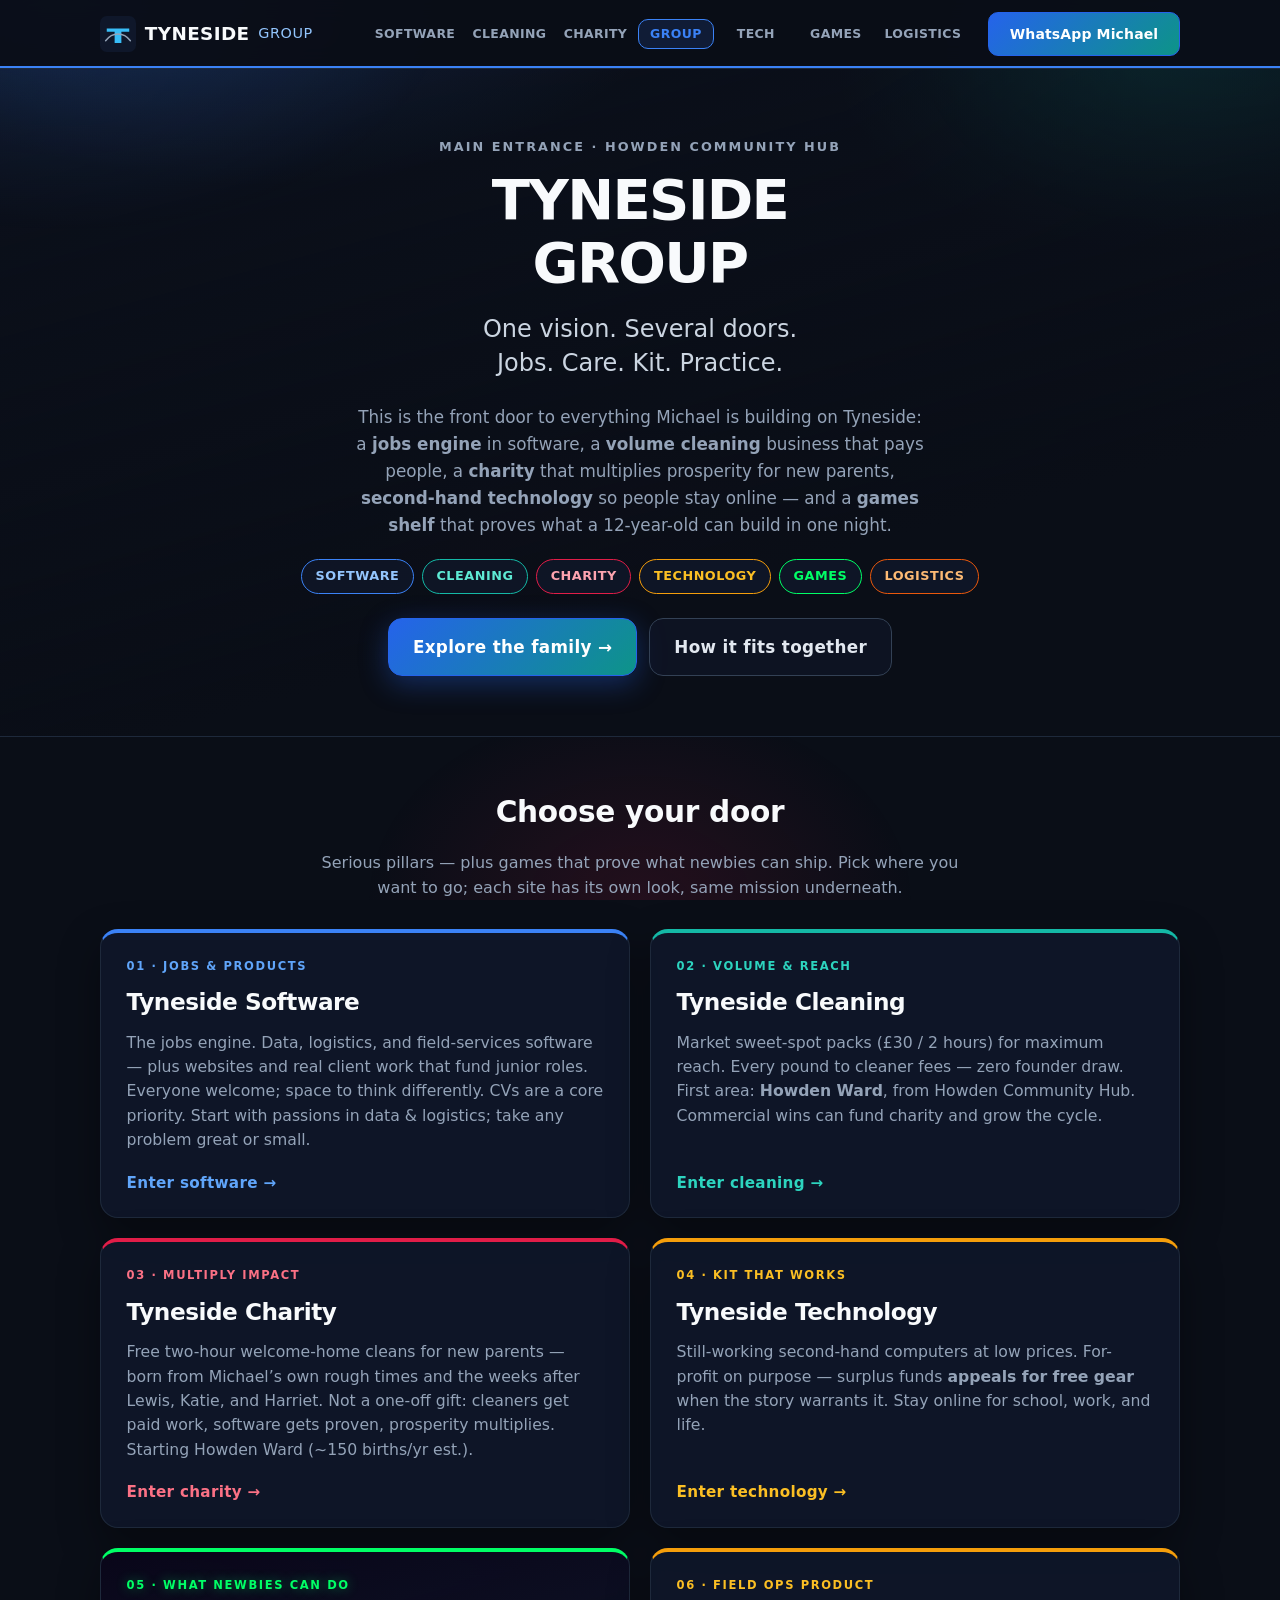
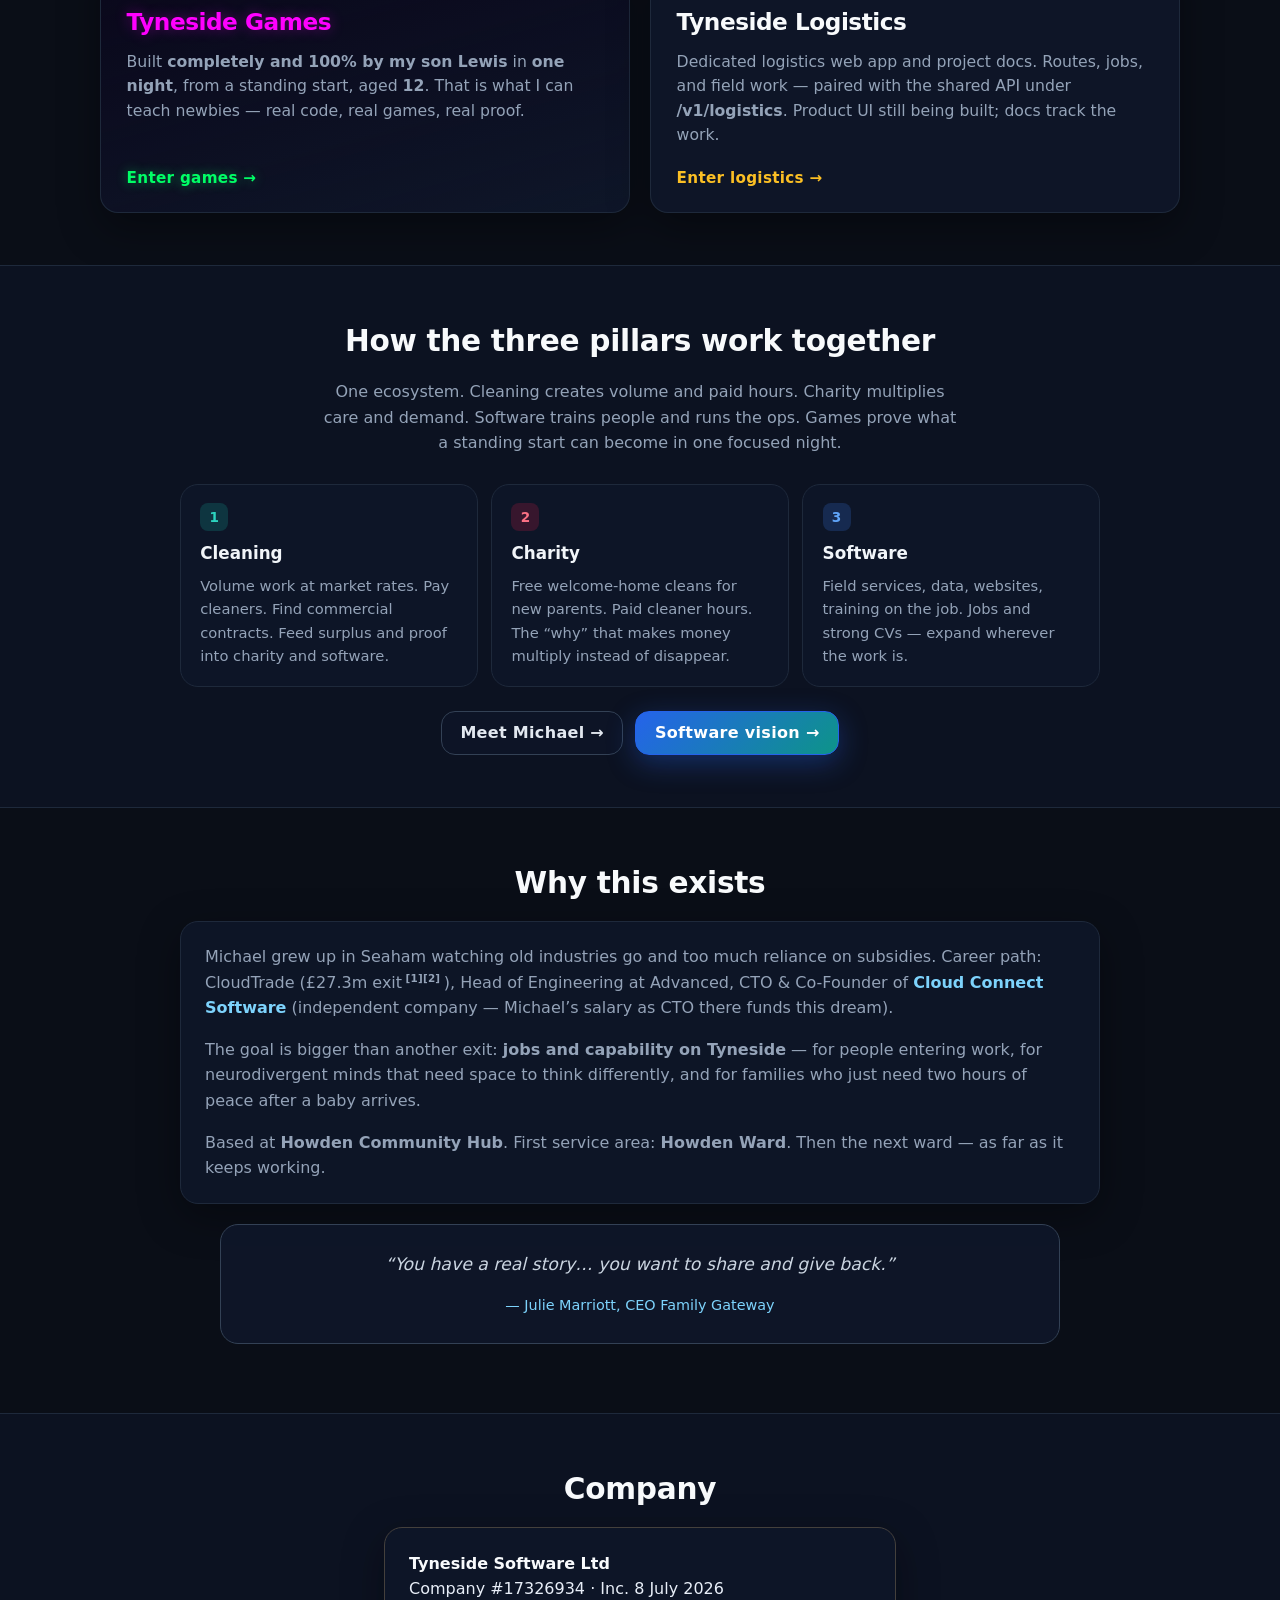
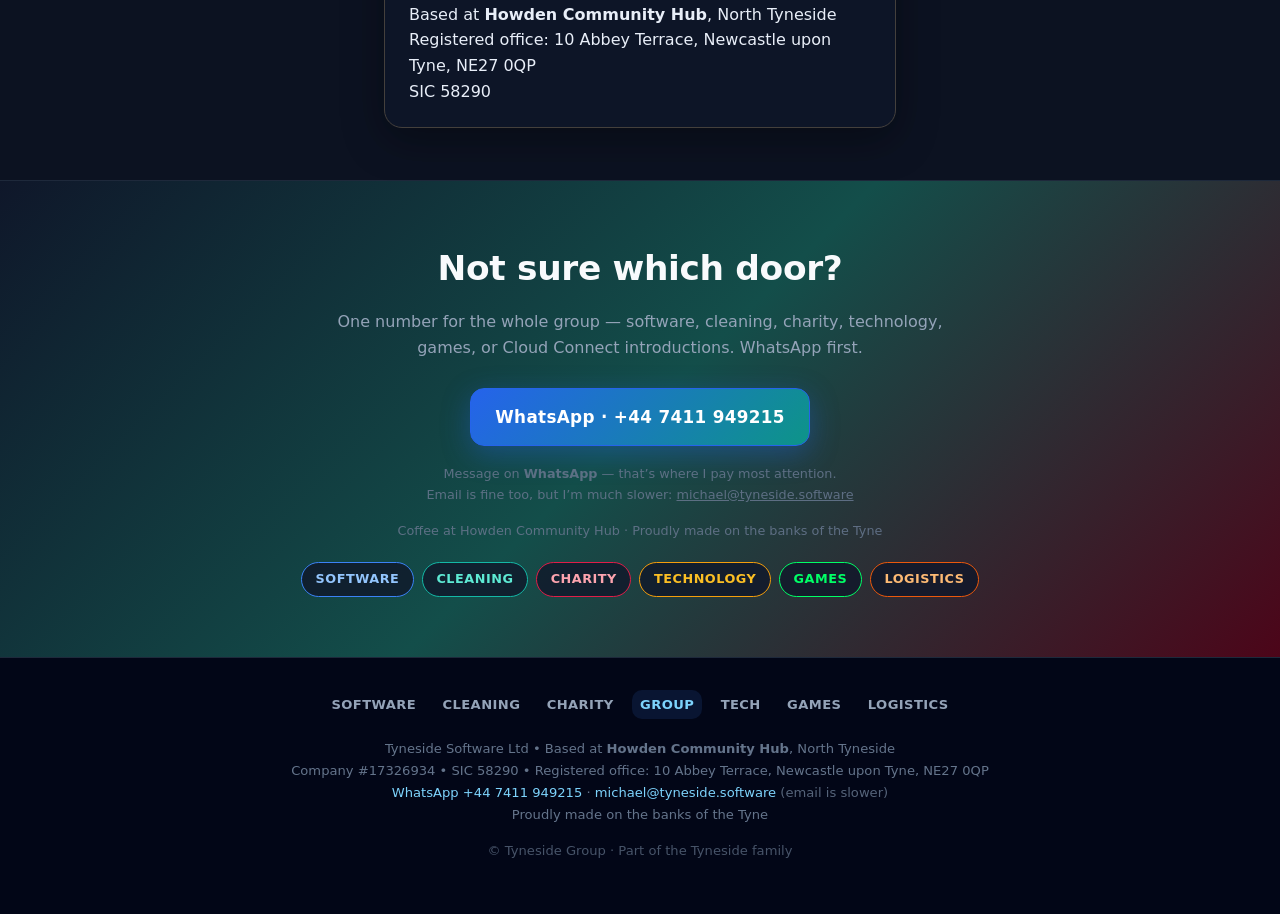
==== index.html @ a5a428cf "Deploy from site-generator (5991172)" ====
<!DOCTYPE html>
<html lang="en">
<head>
  <meta charset="UTF-8">
  <meta name="viewport" content="width=device-width, initial-scale=1.0">
  <title>Tyneside Group · Software, Cleaning, Charity &amp; Games</title>
  <meta name="description" content="Main entrance to the Tyneside family: jobs engine software, volume cleaning, welcome-home charity, and games for coding practice — Howden Community Hub.">
  <link rel="canonical" href="https://tyneside.group/">
  <link rel="icon" href="logo.svg" type="image/svg+xml">
  <link rel="stylesheet" href="layout.css?v=20260810docs">
  <link rel="stylesheet" href="themes.css?v=20260810docs">
</head>
<body class="site theme-group">

<nav class="site-nav" aria-label="Primary">
  <div class="inner">
    <a href="index.html" class="brand-link">
      <img src="logo.svg" width="38" height="38" alt="Tyneside Group">
      <span class="brand-word">TYNESIDE</span>
      <span class="brand-sub">GROUP</span>
    </a>
    <div class="nav-links">
        <a href="https://tyneside.software/"
           class=""
>SOFTWARE</a>
        <a href="https://tyneside.cleaning/"
           class=""
>CLEANING</a>
        <a href="https://tyneside.charity/"
           class=""
>CHARITY</a>
        <a href="https://tyneside.group/"
           class="is-current"
aria-current="page">GROUP</a>
        <a href="https://tyneside.technology/"
           class=""
>TECH</a>
        <a href="https://tyneside.games/"
           class=""
>GAMES</a>
        <a href="https://logistics.tyneside.software/"
           class=""
>LOGISTICS</a>
    </div>
    <div class="nav-cta">
        <a class="btn btn-fill" href="https://wa.me/447411949215" rel="noopener" target="_blank">WhatsApp Michael</a>
    </div>
  </div>
</nav>
  <header class="hero">
    <div class="wrap">
      <p class="hero-kicker">Main entrance · Howden Community Hub</p>
      <h1>TYNESIDE<br>GROUP</h1>
      <p class="hero-tag">
        One vision. Several doors.<br>
        Jobs. Care. Kit. Practice.
      </p>
      <p class="hero-lead">
        This is the front door to everything Michael is building on Tyneside:
        a <strong>jobs engine</strong> in software, a <strong>volume cleaning</strong> business that pays people,
        a <strong>charity</strong> that multiplies prosperity for new parents,
        <strong>second-hand technology</strong> so people stay online —
        and a <strong>games shelf</strong> that proves what a 12-year-old can build in one night.
      </p>
      <div class="portal-strip" aria-label="Jump to a brand">
        <a class="portal-pill pill-software" href="https://tyneside.software/">Software</a>
        <a class="portal-pill pill-cleaning" href="https://tyneside.cleaning/">Cleaning</a>
        <a class="portal-pill pill-charity" href="https://tyneside.charity/">Charity</a>
        <a class="portal-pill pill-technology" href="https://tyneside.technology/">Technology</a>
        <a class="portal-pill pill-games" href="https://tyneside.games/">Games</a>
        <a class="portal-pill pill-logistics" href="https://logistics.tyneside.software/">Logistics</a>
      </div>
      <div class="hero-actions" style="margin-top:1.5rem">
        <a class="btn btn-fill btn-lg" href="#doors">Explore the family →</a>
        <a class="btn btn-secondary btn-lg" href="#loop">How it fits together</a>
      </div>
    </div>
  </header>

  <section class="section" id="doors">
    <div class="wrap-wide">
      <h2>Choose your door</h2>
      <p class="lede">
        Serious pillars — plus games that prove what newbies can ship.
        Pick where you want to go; each site has its own look, same mission underneath.
      </p>

      <div class="portal-grid">
        <a class="portal-card portal-software" href="https://tyneside.software/">
          <div class="portal-card-main">
            <p class="portal-kicker">01 · Jobs &amp; products</p>
            <h3>Tyneside Software</h3>
            <p>
              The jobs engine. Data, logistics, and field-services software —
              plus websites and real client work that fund junior roles.
              Everyone welcome; space to think differently. CVs are a core priority.
              Start with passions in data &amp; logistics; take any problem great or small.
            </p>
          </div>
          <span class="portal-go">Enter software →</span>
        </a>

        <a class="portal-card portal-cleaning" href="https://tyneside.cleaning/">
          <div class="portal-card-main">
            <p class="portal-kicker">02 · Volume &amp; reach</p>
            <h3>Tyneside Cleaning</h3>
            <p>
              Market sweet-spot packs (£30 / 2 hours) for maximum reach.
              Every pound to cleaner fees — zero founder draw.
              First area: <strong>Howden Ward</strong>, from Howden Community Hub.
              Commercial wins can fund charity and grow the cycle.
            </p>
          </div>
          <span class="portal-go">Enter cleaning →</span>
        </a>

        <a class="portal-card portal-charity" href="https://tyneside.charity/">
          <div class="portal-card-main">
            <p class="portal-kicker">03 · Multiply impact</p>
            <h3>Tyneside Charity</h3>
            <p>
              Free two-hour welcome-home cleans for new parents —
              born from Michael’s own rough times and the weeks after
              Lewis, Katie, and Harriet.
              Not a one-off gift: cleaners get paid work, software gets proven,
              prosperity multiplies. Starting Howden Ward (~150 births/yr est.).
            </p>
          </div>
          <span class="portal-go">Enter charity →</span>
        </a>

        <a class="portal-card portal-technology" href="https://tyneside.technology/">
          <div class="portal-card-main">
            <p class="portal-kicker">04 · Kit that works</p>
            <h3>Tyneside Technology</h3>
            <p>
              Still-working second-hand computers at low prices.
              For-profit on purpose — surplus funds
              <strong>appeals for free gear</strong> when the story warrants it.
              Stay online for school, work, and life.
            </p>
          </div>
          <span class="portal-go">Enter technology →</span>
        </a>

        <a class="portal-card portal-games" href="https://tyneside.games/">
          <div class="portal-card-main">
            <p class="portal-kicker">05 · What newbies can do</p>
            <h3>Tyneside Games</h3>
            <p>
              Built <strong>completely and 100% by my son Lewis</strong>
              in <strong>one night</strong>, from a standing start, aged <strong>12</strong>.
              That is what I can teach newbies — real code, real games, real proof.
            </p>
          </div>
          <span class="portal-go">Enter games →</span>
        </a>

        <a class="portal-card portal-logistics" href="https://logistics.tyneside.software/">
          <div class="portal-card-main">
            <p class="portal-kicker">06 · Field ops product</p>
            <h3>Tyneside Logistics</h3>
            <p>
              Dedicated logistics web app and project docs.
              Routes, jobs, and field work — paired with the shared API under
              <strong>/v1/logistics</strong>. Product UI still being built; docs track the work.
            </p>
          </div>
          <span class="portal-go">Enter logistics →</span>
        </a>
      </div>
    </div>
  </section>

  <section class="section section-alt" id="loop">
    <div class="wrap">
      <h2>How the three pillars work together</h2>
      <p class="lede">
        One ecosystem. Cleaning creates volume and paid hours.
        Charity multiplies care and demand. Software trains people and runs the ops.
        Games prove what a standing start can become in one focused night.
      </p>
      <div class="loop-row">
        <div class="loop-step ls-clean">
          <span class="n">1</span>
          <h3>Cleaning</h3>
          <p>
            Volume work at market rates. Pay cleaners. Find commercial contracts.
            Feed surplus and proof into charity and software.
          </p>
        </div>
        <div class="loop-step ls-charity">
          <span class="n">2</span>
          <h3>Charity</h3>
          <p>
            Free welcome-home cleans for new parents. Paid cleaner hours.
            The “why” that makes money multiply instead of disappear.
          </p>
        </div>
        <div class="loop-step ls-soft">
          <span class="n">3</span>
          <h3>Software</h3>
          <p>
            Field services, data, websites, training on the job.
            Jobs and strong CVs — expand wherever the work is.
          </p>
        </div>
      </div>
      <div class="btn-row" style="margin-top:1.5rem">
        <a class="btn btn-secondary" href="https://tyneside.software/about.html">Meet Michael →</a>
        <a class="btn btn-fill" href="https://tyneside.software/#vision-jobs">Software vision →</a>
      </div>
    </div>
  </section>

  <section class="section" id="why">
    <div class="wrap">
      <h2>Why this exists</h2>
      <div class="panel">
        <p style="margin-bottom:1rem">
          Michael grew up in Seaham watching old industries go and too much reliance on subsidies.
          Career path: CloudTrade (£27.3m exit<sup class="cite-refs" style="font-size:0.65em;font-weight:500;letter-spacing:0.02em;line-height:0;vertical-align:super;white-space:nowrap">
  <a href="https://www.oneadvanced.com/siteassets/resources/aston-midco-fy22-financial-statements.pdf"
     rel="noopener" target="_blank"
     style="color:var(--muted);text-decoration:none"
     title="[1] Aston Midco FY22 financial statements (OneAdvanced PDF)">[1]</a><a
     href="https://grokipedia.com/page/CloudTrade_Technologies"
     rel="noopener" target="_blank"
     style="color:var(--muted);text-decoration:none"
     title="[2] Grokipedia: CloudTrade Technologies (cites Aston Midco accounts)">[2]</a>
</sup>), Head of Engineering at Advanced,
          CTO &amp; Co-Founder of <a href="https://www.cloudconnectsoftware.com/" rel="noopener" target="_blank">Cloud Connect Software</a>
          (independent company — Michael’s salary as CTO there funds this dream).
        </p>
        <p style="margin-bottom:1rem">
          The goal is bigger than another exit: <strong>jobs and capability on Tyneside</strong> —
          for people entering work, for neurodivergent minds that need space to think differently,
          and for families who just need two hours of peace after a baby arrives.
        </p>
        <p style="margin:0">
          Based at <strong>Howden Community Hub</strong>. First service area:
          <strong>Howden Ward</strong>. Then the next ward — as far as it keeps working.
        </p>
      </div>
      <blockquote class="quote" style="margin-top:1.25rem">
        “You have a real story… you want to share and give back.”
        <footer>— Julie Marriott, CEO Family Gateway</footer>
      </blockquote>
    </div>
  </section>

  <section class="section section-alt" id="company">
    <div class="wrap center">
      <h2>Company</h2>
      <div class="panel panel-c" style="display:inline-block;text-align:left;max-width:32rem">
        <p style="margin:0;color:var(--text)">
          <strong style="color:var(--heading)">Tyneside Software Ltd</strong><br>
          Company #17326934 · Inc. 8 July 2026<br>
          Based at <strong>Howden Community Hub</strong>, North Tyneside<br>
          Registered office: 10 Abbey Terrace, Newcastle upon Tyne, NE27 0QP<br>
          SIC 58290
        </p>
      </div>
    </div>
  </section>

  <section class="section-cta" id="contact">
    <div class="wrap">
      <h2>Not sure which door?</h2>
      <p class="lede">
        One number for the whole group — software, cleaning, charity, technology, games, or Cloud Connect introductions.
        WhatsApp first.
      </p>
<a class="btn btn-fill btn-lg" href="https://wa.me/447411949215" rel="noopener" target="_blank">
  WhatsApp · +44 7411 949215
</a>
<p class="hero-meta" style="margin-top:1.15rem">
  Message on <strong>WhatsApp</strong> — that’s where I pay most attention.<br>
  Email is fine too, but I’m much slower:
  <a href="mailto:michael@tyneside.software">michael@tyneside.software</a>
</p>      <p class="hero-meta" style="margin-top:1rem">
        Coffee at Howden Community Hub · Proudly made on the banks of the Tyne
      </p>
      <div class="portal-strip" style="margin-top:1.25rem">
        <a class="portal-pill pill-software" href="https://tyneside.software/">Software</a>
        <a class="portal-pill pill-cleaning" href="https://tyneside.cleaning/">Cleaning</a>
        <a class="portal-pill pill-charity" href="https://tyneside.charity/">Charity</a>
        <a class="portal-pill pill-technology" href="https://tyneside.technology/">Technology</a>
        <a class="portal-pill pill-games" href="https://tyneside.games/">Games</a>
        <a class="portal-pill pill-logistics" href="https://logistics.tyneside.software/">Logistics</a>
      </div>
    </div>
  </section>

<footer class="site-footer">
  <div class="footer-brands">
      <a href="https://tyneside.software/" class="">SOFTWARE</a>
      <a href="https://tyneside.cleaning/" class="">CLEANING</a>
      <a href="https://tyneside.charity/" class="">CHARITY</a>
      <a href="https://tyneside.group/" class="is-current">GROUP</a>
      <a href="https://tyneside.technology/" class="">TECH</a>
      <a href="https://tyneside.games/" class="">GAMES</a>
      <a href="https://logistics.tyneside.software/" class="">LOGISTICS</a>
  </div>
  <p class="legal">
    Tyneside Software Ltd • Based at <strong>Howden Community Hub</strong>, North Tyneside<br>
    Company #17326934 • SIC 58290 • Registered office: 10 Abbey Terrace, Newcastle upon Tyne, NE27 0QP<br>
    <a href="https://wa.me/447411949215" rel="noopener" target="_blank">WhatsApp +44 7411 949215</a>
    · <a href="mailto:michael@tyneside.software">michael@tyneside.software</a>
    <span style="opacity:0.85">(email is slower)</span><br>
    Proudly made on the banks of the Tyne
  </p>
  <p class="legal" style="margin-top:0.75rem;opacity:0.7">
    &copy; Tyneside Group
 · Part of the Tyneside family  </p>
</footer>
</body>
</html>
---- layout.css ----
/* Shared structure — skin comes from theme-*.css variables */

*,
*::before,
*::after {
  box-sizing: border-box;
}

html {
  scroll-behavior: smooth;
}

body.site {
  margin: 0;
  min-height: 100vh;
  font-family: var(--font);
  background: var(--bg);
  color: var(--text);
  line-height: 1.6;
  position: relative;
}

body.site::before {
  content: "";
  pointer-events: none;
  position: fixed;
  inset: 0;
  z-index: 0;
  background: var(--bg-fx, none);
  opacity: var(--bg-fx-opacity, 1);
}

body.site > * {
  position: relative;
  z-index: 1;
}

a {
  color: var(--link);
  text-decoration: none;
}

a:hover {
  color: var(--link-hover);
  text-decoration: underline;
}

.wrap {
  width: min(920px, calc(100% - 2rem));
  margin-inline: auto;
}

.wrap-wide {
  width: min(1080px, calc(100% - 2rem));
  margin-inline: auto;
}

/* —— NAV: rigid 3-column grid (same on every brand, including GROUP) —— */
.site-nav {
  --nav-brand-w: 15.5rem;
  --nav-cta-w: 12rem;
  position: sticky;
  top: 0;
  z-index: 50;
  background: var(--nav-bg);
  border-bottom: 1px solid var(--border);
  backdrop-filter: var(--nav-blur, none);
  box-shadow: inset 0 -2px 0 var(--accent);
}

.site-nav .inner {
  width: min(1080px, calc(100% - 2rem));
  margin: 0 auto;
  display: grid;
  grid-template-columns: var(--nav-brand-w) minmax(0, 1fr) var(--nav-cta-w);
  align-items: center;
  column-gap: 0.75rem;
  min-height: 4.25rem;
  height: 4.25rem;
  padding: 0;
  box-sizing: border-box;
}

.brand-link {
  grid-column: 1;
  display: flex;
  align-items: center;
  gap: 0.55rem;
  width: 100%;
  min-width: 0;
  max-width: var(--nav-brand-w);
  overflow: hidden;
  color: inherit;
  text-decoration: none;
}

.brand-link:hover {
  color: inherit;
  text-decoration: none;
}

.brand-link img {
  height: 2.25rem;
  width: 2.25rem;
  flex-shrink: 0;
  filter: var(--logo-filter, none);
  object-fit: contain;
}

.brand-word {
  font-family: "Segoe UI", system-ui, sans-serif;
  font-weight: 700;
  font-size: 1.15rem;
  letter-spacing: 0.02em;
  color: var(--brand);
  white-space: nowrap;
  flex-shrink: 0;
}

.brand-sub {
  font-family: "Segoe UI", system-ui, sans-serif;
  font-size: 0.9rem;
  font-weight: 500;
  letter-spacing: 0.04em;
  color: var(--brand-muted);
  white-space: nowrap;
  /* Fixed slot so GROUP and SOFTWARE occupy the same width */
  display: inline-block;
  width: 6.5rem;
  flex-shrink: 0;
  overflow: hidden;
  text-overflow: clip;
}

@media (max-width: 640px) {
  .brand-sub {
    display: none;
  }
}

.nav-links {
  grid-column: 2;
  display: none;
  justify-content: center;
  align-items: center;
  flex-wrap: nowrap;
  gap: 0.25rem;
  min-width: 0;
  overflow: hidden;
  font-family: "Segoe UI", system-ui, sans-serif;
  font-size: 0.78rem;
  font-weight: 600;
  letter-spacing: 0.03em;
}

.nav-links a {
  color: var(--muted);
  text-decoration: none;
  padding: 0.28rem 0.4rem;
  border-radius: 8px;
  border: 1px solid transparent;
  white-space: nowrap;
  box-sizing: border-box;
  /* Equal-ish chips so current highlight doesn't reflow the row */
  min-width: 4.75rem;
  text-align: center;
}

.nav-links a:hover {
  color: var(--accent);
  text-decoration: none;
  background: var(--accent-soft);
}

.nav-links a.is-current {
  color: var(--accent);
  border-color: var(--accent);
  background: var(--accent-soft);
}

.nav-cta {
  grid-column: 3;
  width: 100%;
  height: 2.75rem;
  justify-self: stretch;
  align-self: center;
}

.nav-cta .btn,
.nav-cta .btn-fill {
  display: flex !important;
  align-items: center;
  justify-content: center;
  width: 100% !important;
  height: 2.75rem !important;
  min-height: 2.75rem !important;
  max-height: 2.75rem !important;
  box-sizing: border-box !important;
  margin: 0 !important;
  font-family: "Segoe UI", system-ui, sans-serif !important;
  font-size: 0.875rem !important;
  font-weight: 600 !important;
  letter-spacing: 0.01em !important;
  text-transform: none !important;
  border-width: 1px !important;
  border-style: solid !important;
  border-radius: 10px !important;
  padding: 0 0.5rem !important;
  white-space: nowrap !important;
  line-height: 1.2 !important;
  box-shadow: none !important;
  transform: none !important;
}

.nav-cta .btn:hover,
.nav-cta .btn-fill:hover {
  transform: none !important;
}

@media (min-width: 960px) {
  .nav-links {
    display: flex;
  }
}

@media (max-width: 959px) {
  .site-nav .inner {
    grid-template-columns: minmax(0, 1fr) var(--nav-cta-w);
  }

  .brand-link {
    grid-column: 1;
    max-width: none;
  }

  .nav-links {
    display: none;
  }

  .nav-cta {
    grid-column: 2;
  }
}

@media (max-width: 420px) {
  .site-nav {
    --nav-cta-w: 9.5rem;
  }

  .site-nav .inner {
    min-height: 3.85rem;
    height: 3.85rem;
  }

  .nav-cta {
    height: 2.5rem;
  }

  .nav-cta .btn,
  .nav-cta .btn-fill {
    font-size: 0.78rem !important;
    height: 2.5rem !important;
    min-height: 2.5rem !important;
    max-height: 2.5rem !important;
  }
}

.nav-links a {
  color: var(--muted);
  text-decoration: none;
  padding: 0.25rem 0.35rem;
  border-radius: var(--radius-sm);
}

.nav-links a:hover {
  color: var(--accent);
  text-decoration: none;
  background: var(--accent-soft);
}

.btn {
  display: inline-block;
  font-family: inherit;
  font-weight: 600;
  letter-spacing: var(--btn-tracking, 0.02em);
  text-transform: var(--btn-transform, none);
  text-decoration: none !important;
  cursor: pointer;
  border: var(--btn-border);
  color: var(--btn-color);
  background: var(--btn-bg);
  padding: 0.65rem 1.15rem;
  border-radius: var(--radius);
  box-shadow: var(--btn-shadow);
  transition: transform 0.15s, background 0.15s, color 0.15s, box-shadow 0.15s;
}

.btn:hover {
  background: var(--btn-bg-hover);
  color: var(--btn-color-hover);
  border-color: var(--btn-border-hover, currentColor);
  transform: translateY(-1px);
  text-decoration: none !important;
}

.btn-fill {
  border: var(--btn-fill-border);
  color: var(--btn-fill-color);
  background: var(--btn-fill-bg);
  box-shadow: var(--btn-fill-shadow);
}

.btn-fill:hover {
  background: var(--btn-fill-bg-hover);
  color: var(--btn-fill-color-hover);
  border-color: var(--btn-fill-border-hover, transparent);
}

.btn-magenta,
.btn-secondary {
  border: var(--btn-sec-border);
  color: var(--btn-sec-color);
  background: var(--btn-sec-bg);
  box-shadow: var(--btn-sec-shadow, none);
}

.btn-magenta:hover,
.btn-secondary:hover {
  background: var(--btn-sec-bg-hover);
  color: var(--btn-sec-color-hover);
}

.btn-lg {
  padding: 0.9rem 1.5rem;
  font-size: 1.05rem;
}

/* Button pairs — wrap on narrow screens so the second CTA never drops off */
.btn-row {
  display: flex;
  flex-wrap: wrap;
  justify-content: center;
  align-items: stretch;
  gap: 0.75rem;
  margin-top: 1.5rem;
}

.btn-row .btn {
  max-width: 100%;
  text-align: center;
  white-space: normal;
  line-height: 1.3;
}

@media (max-width: 540px) {
  .btn-row {
    flex-direction: column;
    align-items: stretch;
  }

  .btn-row .btn {
    width: 100%;
    box-sizing: border-box;
  }

  /* Hero CTAs stack too — same mobile overflow issue */
  .hero-actions {
    flex-direction: column;
    align-items: stretch;
  }

  .hero-actions .btn {
    width: 100%;
    box-sizing: border-box;
    white-space: normal;
  }
}

/* —— HERO —— */
.hero {
  text-align: center;
  padding: 4.25rem 0 3.75rem;
  background: var(--hero-bg);
  border-bottom: var(--hero-border);
  box-shadow: var(--hero-shadow, none);
  color: var(--hero-text);
}

.hero-kicker {
  margin: 0 0 0.75rem;
  font-size: 0.8rem;
  letter-spacing: 0.16em;
  text-transform: uppercase;
  font-weight: 600;
  color: var(--hero-kicker);
}

.hero h1 {
  margin: 0;
  font-size: clamp(2rem, 6.5vw, 3.5rem);
  letter-spacing: var(--hero-title-tracking, -0.02em);
  line-height: 1.12;
  font-weight: 700;
  color: var(--hero-title);
  text-shadow: var(--hero-title-shadow, none);
}

.hero-tag {
  margin: 1.15rem auto 0;
  font-size: clamp(1.1rem, 2.8vw, 1.5rem);
  font-weight: 400;
  color: var(--hero-tag);
  line-height: 1.4;
}

.hero-lead {
  margin: 1.5rem auto 0;
  max-width: 36rem;
  font-size: 1.05rem;
  color: var(--hero-lead);
}

.hero-actions {
  margin-top: 2rem;
  display: flex;
  flex-wrap: wrap;
  justify-content: center;
  gap: 0.75rem;
}

.hero-meta {
  margin-top: 1.35rem;
  font-size: 0.8rem;
  color: var(--hero-meta);
  opacity: 0.9;
}

.hero-meta a {
  color: inherit;
  text-decoration: underline;
}

/* —— SECTIONS —— */
.section {
  padding: 3.25rem 0;
  background: var(--section-bg, transparent);
}

.section-alt {
  background: var(--section-alt-bg);
  border-top: var(--section-alt-border, none);
  border-bottom: var(--section-alt-border, none);
}

.section-cta {
  padding: 3.75rem 0;
  text-align: center;
  background: var(--cta-bg);
  border-top: var(--cta-border, none);
  color: var(--cta-text);
  box-shadow: var(--cta-shadow, none);
}

.section h2,
.section-cta h2 {
  margin: 0 0 0.85rem;
  text-align: center;
  font-size: clamp(1.35rem, 3.5vw, 1.85rem);
  letter-spacing: var(--h2-tracking, -0.01em);
  font-weight: 700;
  color: var(--heading);
  text-transform: var(--h2-transform, none);
}

.section-cta h2 {
  color: var(--cta-heading);
  font-size: clamp(1.5rem, 4vw, 2.15rem);
}

.lede {
  text-align: center;
  max-width: 40rem;
  margin: 0 auto 1.75rem;
  color: var(--muted);
}

.section-cta .lede {
  color: var(--cta-muted);
}

.center {
  text-align: center;
}

/* —— PANELS —— */
.panel {
  background: var(--panel-bg);
  border: var(--panel-border);
  border-radius: var(--radius-lg);
  box-shadow: var(--panel-shadow);
  padding: 1.4rem 1.5rem;
}

.panel-m,
.panel-c {
  /* variants still use panel tokens; themes may override */
}

.panel h3 {
  margin: 0 0 0.55rem;
  font-size: 1.1rem;
  font-weight: 650;
  letter-spacing: 0.01em;
  color: var(--panel-heading);
  text-transform: var(--panel-h-transform, none);
}

.panel p {
  margin: 0;
  color: var(--panel-text);
}

.panel a {
  color: var(--link);
  font-weight: 600;
}

.panel.active {
  background: var(--panel-active-bg);
  border: var(--panel-active-border);
  box-shadow: var(--panel-active-shadow);
}

.panel.active h3 {
  color: var(--panel-active-heading);
}

.panel.active p,
.panel.active a {
  color: var(--panel-active-text);
}

.grid-2 {
  display: grid;
  gap: 1rem;
  grid-template-columns: 1fr;
}

.grid-3 {
  display: grid;
  gap: 1.15rem;
  grid-template-columns: 1fr;
}

@media (min-width: 700px) {
  .grid-2 {
    grid-template-columns: 1fr 1fr;
  }
  .grid-3 {
    grid-template-columns: 1fr 1fr 1fr;
  }
}

.list-neon,
.list-features {
  list-style: none;
  margin: 1.5rem auto 0;
  padding: 0;
  max-width: 34rem;
  display: grid;
  gap: 0.6rem;
  grid-template-columns: 1fr;
  text-align: left;
}

@media (min-width: 560px) {
  .list-neon,
  .list-features {
    grid-template-columns: 1fr 1fr;
  }
}

.list-neon li,
.list-features li {
  border: var(--chip-border);
  background: var(--chip-bg);
  border-radius: var(--radius);
  padding: 0.7rem 0.95rem;
  color: var(--chip-text);
  box-shadow: var(--chip-shadow, none);
}

.list-neon li::before,
.list-features li::before {
  content: var(--chip-bullet, "• ");
  color: var(--accent);
  font-weight: 700;
}

.quote {
  border: var(--quote-border);
  background: var(--quote-bg);
  border-radius: var(--radius-lg);
  box-shadow: var(--quote-shadow);
  padding: 1.6rem 1.75rem;
  font-style: italic;
  font-size: 1.08rem;
  color: var(--quote-text);
  text-align: center;
}

.quote footer {
  margin-top: 1rem;
  font-style: normal;
  font-size: 0.9rem;
  color: var(--quote-cite);
}

.steps {
  list-style: none;
  margin: 0 auto;
  padding: 0;
  max-width: 36rem;
  display: flex;
  flex-direction: column;
  gap: 0.85rem;
}

.steps li {
  display: flex;
  gap: 1rem;
  align-items: flex-start;
  border: var(--step-border);
  background: var(--step-bg);
  border-radius: var(--radius-lg);
  padding: 1rem 1.1rem;
  box-shadow: var(--step-shadow, none);
}

.steps .n {
  flex-shrink: 0;
  width: 2rem;
  height: 2rem;
  display: flex;
  align-items: center;
  justify-content: center;
  border-radius: var(--radius-sm);
  border: var(--step-n-border);
  background: var(--step-n-bg);
  color: var(--step-n-color);
  font-weight: 700;
  font-size: 0.9rem;
}

.steps h3 {
  margin: 0 0 0.2rem;
  color: var(--heading);
  font-size: 1rem;
}

.steps p {
  margin: 0;
  color: var(--muted);
  font-size: 0.95rem;
}

/* games shelf cards */
.game-card {
  display: block;
  text-decoration: none !important;
  color: inherit;
  border: var(--panel-border);
  background: var(--panel-bg);
  border-radius: var(--radius-lg);
  padding: 1.4rem;
  box-shadow: var(--panel-shadow);
  transition: transform 0.15s, box-shadow 0.15s;
}

.game-card:hover {
  transform: translateY(-2px);
  box-shadow: var(--panel-hover-shadow, var(--panel-shadow));
  color: inherit;
  text-decoration: none !important;
}

.game-card .emoji {
  font-size: 2rem;
}

.game-card .status {
  float: right;
  font-size: 0.7rem;
  letter-spacing: 0.08em;
  text-transform: uppercase;
  font-weight: 700;
  color: var(--accent);
  border: 1px solid var(--accent);
  border-radius: 999px;
  padding: 0.2rem 0.5rem;
}

.game-card h3 {
  margin: 0.85rem 0 0.35rem;
  clear: both;
  color: var(--heading);
  font-size: 1.15rem;
}

.game-card p {
  margin: 0;
  color: var(--muted);
  font-size: 0.95rem;
}

.game-card .play {
  margin-top: 0.9rem;
  color: var(--accent);
  font-weight: 700;
}

.empty-shelf {
  border: 2px dashed var(--border);
  background: var(--panel-bg);
  border-radius: var(--radius-lg);
  padding: 2.25rem 1.5rem;
  text-align: center;
  color: var(--muted);
}

.pixel-label {
  font-size: 0.72rem;
  letter-spacing: 0.14em;
  text-transform: uppercase;
  font-weight: 650;
  color: var(--label);
  text-align: center;
  margin-bottom: 0.65rem;
}

/* —— FOOTER —— */
.site-footer {
  border-top: var(--footer-border);
  background: var(--footer-bg);
  padding: 2rem 1rem 2.4rem;
  text-align: center;
  font-size: 0.82rem;
  color: var(--footer-text);
  box-shadow: var(--footer-shadow, none);
}

.footer-brands {
  display: flex;
  flex-wrap: wrap;
  justify-content: center;
  gap: 0.45rem 0.65rem;
  margin: 0 0 1.15rem;
  font-size: 0.82rem;
  font-weight: 600;
  letter-spacing: 0.03em;
}

.footer-brands a {
  color: var(--footer-link);
  text-decoration: none;
  border-radius: var(--radius-sm);
  padding: 0.25rem 0.5rem;
}

.footer-brands a:hover,
.footer-brands a.is-current {
  color: var(--footer-link-active);
  background: var(--footer-link-bg);
  text-decoration: none;
}

.site-footer .legal {
  line-height: 1.7;
}

.blink {
  animation: none;
}

/* —— STORE catalogue grids —— */
.store-subhead {
  margin: 2rem 0 1rem;
  font-size: 1.15rem;
  color: var(--heading);
}

.store-collection-grid {
  display: grid;
  gap: 1rem;
  grid-template-columns: repeat(auto-fill, minmax(160px, 1fr));
}

.store-collection-card {
  display: flex;
  flex-direction: column;
  background: var(--panel-bg);
  border: var(--panel-border);
  border-radius: var(--radius-lg);
  overflow: hidden;
  box-shadow: var(--panel-shadow);
  text-decoration: none !important;
  color: inherit;
  transition: transform 0.15s, box-shadow 0.15s;
}

.store-collection-card:hover {
  transform: translateY(-2px);
  color: inherit;
  text-decoration: none !important;
}

.store-collection-card img {
  width: 100%;
  height: 110px;
  object-fit: cover;
  background: var(--accent-soft);
}

.store-collection-card .title {
  display: block;
  padding: 0.65rem 0.75rem 0.15rem;
  font-weight: 650;
  font-size: 0.92rem;
  color: var(--heading);
}

.store-collection-card .meta {
  display: block;
  padding: 0 0.75rem 0.75rem;
  font-size: 0.78rem;
  color: var(--muted);
}

.store-product-grid {
  display: grid;
  gap: 1.15rem;
  grid-template-columns: repeat(auto-fill, minmax(200px, 1fr));
}

.store-product-card {
  background: var(--panel-bg);
  border: var(--panel-border);
  border-radius: var(--radius-lg);
  box-shadow: var(--panel-shadow);
  padding: 0.85rem;
  display: flex;
  flex-direction: column;
  gap: 0.45rem;
}

.store-product-card .thumb {
  display: block;
  border-radius: var(--radius);
  overflow: hidden;
  background: #f5f5f4;
  aspect-ratio: 1;
}

.store-product-card .thumb img {
  width: 100%;
  height: 100%;
  object-fit: cover;
}

.store-product-card h4 {
  margin: 0;
  font-size: 0.95rem;
  line-height: 1.3;
  color: var(--heading);
  font-weight: 650;
}

.store-product-card .price .customer {
  display: block;
  font-size: 1.15rem;
  font-weight: 700;
  color: var(--heading);
  font-variant-numeric: tabular-nums;
}

.store-product-card .price .split {
  display: block;
  font-size: 0.75rem;
  color: var(--muted);
  margin-top: 0.15rem;
}

.store-product-card .actions {
  margin: 0.35rem 0 0;
}

.store-product-card .actions .btn {
  width: 100%;
  text-align: center;
  font-size: 0.85rem;
  padding: 0.5rem 0.75rem;
}

.store-product-card .badge-out {
  margin: 0;
  font-size: 0.75rem;
  color: var(--label);
}

code {
  font-size: 0.9em;
  background: var(--accent-soft);
  padding: 0.1em 0.35em;
  border-radius: 4px;
}

/* —— DATA TABLES —— */
.table-wrap {
  overflow-x: auto;
  margin: 1.5rem 0;
  border-radius: var(--radius-lg);
  border: var(--panel-border);
  background: var(--panel-bg);
  box-shadow: var(--panel-shadow);
}

.data-table {
  width: 100%;
  border-collapse: collapse;
  font-size: 0.95rem;
  font-family: "Segoe UI", system-ui, sans-serif;
}

.data-table th,
.data-table td {
  padding: 0.75rem 1rem;
  text-align: left;
  border-bottom: 1px solid var(--border);
}

.data-table th {
  font-size: 0.78rem;
  letter-spacing: 0.04em;
  text-transform: uppercase;
  font-weight: 700;
  color: var(--label);
  background: var(--accent-soft);
}

.data-table td {
  color: var(--panel-text);
}

.data-table td.num,
.data-table th.num {
  text-align: right;
  font-variant-numeric: tabular-nums;
  white-space: nowrap;
}

.data-table tbody tr:last-child th,
.data-table tbody tr:last-child td {
  border-bottom: none;
}

.data-table tbody tr:hover td {
  background: var(--accent-soft);
}

.data-table tfoot td {
  font-weight: 700;
  color: var(--heading);
  background: var(--accent-soft);
  border-bottom: none;
}

.stat-row {
  display: grid;
  gap: 1rem;
  grid-template-columns: 1fr;
  margin: 1.5rem 0;
}

@media (min-width: 640px) {
  .stat-row {
    grid-template-columns: repeat(3, 1fr);
  }
}

.stat {
  text-align: center;
  padding: 1.25rem 1rem;
  background: var(--panel-bg);
  border: var(--panel-border);
  border-radius: var(--radius-lg);
  box-shadow: var(--panel-shadow);
}

.stat .value {
  display: block;
  font-size: 1.5rem;
  font-weight: 700;
  color: var(--heading);
  font-family: "Segoe UI", system-ui, sans-serif;
}

.stat .label {
  display: block;
  margin-top: 0.35rem;
  font-size: 0.85rem;
  color: var(--muted);
  font-family: "Segoe UI", system-ui, sans-serif;
}

/* —— THINKPAD / CATALOGUE STORE —— */
.stat-row-4 {
  display: grid;
  gap: 1rem;
  grid-template-columns: 1fr 1fr;
  margin: 1.5rem 0 0;
}

@media (min-width: 700px) {
  .stat-row-4 {
    grid-template-columns: repeat(4, 1fr);
  }
}

.stat.stat-accent {
  background: var(--accent-soft);
  border: 1px solid var(--accent);
  box-shadow: var(--panel-active-shadow, var(--panel-shadow));
}

.stat.stat-accent .value {
  color: var(--accent);
}

a.stat {
  transition: transform 0.15s ease, box-shadow 0.15s ease, border-color 0.15s ease;
  cursor: pointer;
}

a.stat:hover {
  text-decoration: none;
  color: inherit;
  transform: translateY(-2px);
  border-color: var(--accent);
  box-shadow: var(--panel-active-shadow, var(--panel-shadow));
}

a.stat:focus-visible {
  outline: 2px solid var(--accent);
  outline-offset: 3px;
}

.spec-grid {
  display: grid;
  gap: 0.65rem;
  grid-template-columns: repeat(2, 1fr);
  margin-top: 1rem;
}

@media (min-width: 560px) {
  .spec-grid {
    grid-template-columns: repeat(3, 1fr);
  }
}

@media (min-width: 900px) {
  .spec-grid {
    grid-template-columns: repeat(6, 1fr);
  }
}

.spec-chip {
  border: var(--chip-border);
  background: var(--chip-bg);
  border-radius: var(--radius);
  padding: 0.75rem 0.85rem;
  box-shadow: var(--chip-shadow, none);
}

.spec-chip .spec-label {
  display: block;
  font-size: 0.68rem;
  letter-spacing: 0.1em;
  text-transform: uppercase;
  font-weight: 650;
  color: var(--label);
  margin-bottom: 0.25rem;
}

.spec-chip .spec-value {
  display: block;
  font-size: 0.9rem;
  font-weight: 600;
  color: var(--heading);
  line-height: 1.3;
}

.deal-toolbar {
  display: flex;
  flex-wrap: wrap;
  align-items: center;
  gap: 0.5rem;
  margin: 0 0 1rem;
}

.deal-toolbar .filter-btn {
  appearance: none;
  font-family: inherit;
  font-size: 0.82rem;
  font-weight: 650;
  letter-spacing: 0.02em;
  cursor: pointer;
  border: 1px solid var(--border);
  background: var(--panel-bg);
  color: var(--muted);
  border-radius: 999px;
  padding: 0.4rem 0.85rem;
  transition: background 0.15s, color 0.15s, border-color 0.15s;
}

.deal-toolbar .filter-btn:hover {
  color: var(--accent);
  border-color: var(--accent);
  background: var(--accent-soft);
}

.deal-toolbar .filter-btn.active {
  color: var(--btn-fill-color);
  background: var(--btn-fill-bg);
  border-color: var(--accent);
}

.deal-toolbar .sort-select {
  appearance: none;
  font-family: inherit;
  font-size: 0.82rem;
  font-weight: 600;
  color: var(--text);
  background: var(--panel-bg);
  border: 1px solid var(--border);
  border-radius: 999px;
  padding: 0.4rem 2rem 0.4rem 0.85rem;
  cursor: pointer;
  background-image: linear-gradient(45deg, transparent 50%, var(--muted) 50%),
    linear-gradient(135deg, var(--muted) 50%, transparent 50%);
  background-position: calc(100% - 14px) 55%, calc(100% - 9px) 55%;
  background-size: 5px 5px, 5px 5px;
  background-repeat: no-repeat;
}

.deal-toolbar .sort-select:focus {
  outline: 2px solid var(--accent);
  outline-offset: 2px;
}

.deal-count {
  margin: 0 0 1rem;
  font-size: 0.85rem;
  color: var(--muted);
}

.deals-list {
  display: grid;
  gap: 1.15rem;
}

.deal-card {
  display: grid;
  grid-template-columns: 1fr;
  background: var(--panel-bg);
  border: var(--panel-border);
  border-radius: var(--radius-lg);
  box-shadow: var(--panel-shadow);
  overflow: hidden;
  transition: transform 0.15s, box-shadow 0.15s, border-color 0.15s;
}

.deal-card:hover {
  transform: translateY(-2px);
  box-shadow: var(--panel-hover-shadow, var(--panel-shadow));
}

.deal-card.is-best {
  border: var(--panel-active-border);
  box-shadow: var(--panel-active-shadow);
  background: var(--panel-active-bg);
}

.deal-card.is-best .deal-price,
.deal-card.is-best .deal-title,
.deal-card.is-best .deal-side-label {
  color: var(--panel-active-heading);
}

.deal-card.is-best .deal-verdict,
.deal-card.is-best .deal-note,
.deal-card.is-best .deal-seller,
.deal-card.is-best .spec-tag {
  color: var(--panel-active-text);
}

.deal-card.is-best .spec-tag {
  border-color: rgba(255, 255, 255, 0.2);
  background: rgba(0, 0, 0, 0.15);
}

.deal-card.is-best .spec-tag.is-storage {
  border-color: var(--accent);
  color: var(--panel-active-heading);
  background: rgba(0, 0, 0, 0.2);
}

@media (min-width: 800px) {
  .deal-card {
    grid-template-columns: 220px minmax(0, 1fr);
  }
}

.deal-side {
  padding: 1.25rem 1.35rem;
  border-bottom: 1px solid var(--border);
  display: flex;
  flex-direction: column;
  justify-content: space-between;
  gap: 1rem;
  background: rgba(0, 0, 0, 0.08);
}

.deal-card.is-best .deal-side {
  border-bottom-color: rgba(255, 255, 255, 0.12);
  background: rgba(0, 0, 0, 0.15);
}

@media (min-width: 800px) {
  .deal-side {
    border-bottom: none;
    border-right: 1px solid var(--border);
  }

  .deal-card.is-best .deal-side {
    border-right-color: rgba(255, 255, 255, 0.12);
  }
}

.deal-side-top {
  display: flex;
  align-items: flex-start;
  justify-content: space-between;
  gap: 0.5rem;
}

.deal-badge {
  display: inline-block;
  font-size: 0.68rem;
  font-weight: 700;
  letter-spacing: 0.06em;
  text-transform: uppercase;
  border-radius: 999px;
  padding: 0.28rem 0.55rem;
  background: var(--accent);
  color: var(--btn-fill-color);
  border: 1px solid var(--accent);
}

.deal-badge.badge-good {
  background: var(--accent-soft);
  color: var(--accent);
}

.deal-badge.badge-caution {
  background: rgba(245, 158, 11, 0.15);
  color: #fcd34d;
  border-color: rgba(245, 158, 11, 0.4);
}

.deal-badge.badge-skip {
  background: transparent;
  color: var(--muted);
  border-color: var(--border);
}

.deal-compare-label {
  display: flex;
  align-items: center;
  gap: 0.35rem;
  font-size: 0.75rem;
  color: var(--muted);
  cursor: pointer;
  user-select: none;
  white-space: nowrap;
}

.deal-compare-label input {
  accent-color: var(--accent);
  width: 0.95rem;
  height: 0.95rem;
}

.deal-side-label {
  display: block;
  font-size: 0.7rem;
  letter-spacing: 0.1em;
  text-transform: uppercase;
  font-weight: 650;
  color: var(--label);
  margin-bottom: 0.2rem;
}

.deal-price {
  margin: 0;
  font-size: 2.25rem;
  font-weight: 700;
  letter-spacing: -0.03em;
  color: var(--heading);
  font-variant-numeric: tabular-nums;
  line-height: 1.1;
}

.deal-bar {
  margin-top: 0.65rem;
  height: 4px;
  border-radius: 999px;
  background: var(--border);
  overflow: hidden;
}

.deal-bar > span {
  display: block;
  height: 100%;
  border-radius: 999px;
  background: var(--accent);
  transition: width 0.5s ease;
}

.deal-bar.is-mid > span {
  background: var(--muted);
}

.deal-bar.is-high > span {
  background: #6b5b3e;
}

.deal-body {
  padding: 1.25rem 1.35rem 1.4rem;
  display: flex;
  flex-direction: column;
  min-width: 0;
}

.deal-title-row {
  display: flex;
  flex-wrap: wrap;
  align-items: baseline;
  gap: 0.35rem 0.75rem;
  margin-bottom: 0.75rem;
}

.deal-title {
  margin: 0;
  font-size: 1.15rem;
  font-weight: 700;
  color: var(--heading);
}

.deal-seller {
  font-size: 0.88rem;
  color: var(--muted);
}

.deal-specs {
  display: flex;
  flex-wrap: wrap;
  gap: 0.4rem;
  margin-bottom: 0.85rem;
}

.spec-tag {
  display: inline-block;
  font-size: 0.78rem;
  font-weight: 600;
  color: var(--chip-text);
  background: var(--chip-bg);
  border: var(--chip-border);
  border-radius: var(--radius-sm);
  padding: 0.3rem 0.55rem;
}

.spec-tag.is-storage {
  color: var(--accent);
  border-color: var(--accent);
  background: var(--accent-soft);
}

.deal-verdict {
  margin: 0 0 0.35rem;
  color: var(--panel-text);
  font-size: 0.95rem;
  line-height: 1.5;
}

.deal-note {
  margin: 0 0 1rem;
  font-size: 0.8rem;
  color: var(--muted);
}

.deal-actions {
  margin-top: auto;
  display: flex;
  flex-wrap: wrap;
  align-items: center;
  gap: 0.65rem 1rem;
}

.deal-actions .btn {
  font-size: 0.88rem;
  padding: 0.55rem 1rem;
}

.deal-stars {
  font-size: 0.8rem;
  color: var(--muted);
}

.deal-stars .stars {
  color: var(--accent);
  letter-spacing: 0.05em;
}

.price-band {
  position: relative;
}

.price-band.is-hot {
  border-color: var(--accent);
  background: var(--accent-soft);
}

.price-band .band-top {
  display: flex;
  align-items: center;
  justify-content: space-between;
  gap: 0.5rem;
  margin-bottom: 0.45rem;
}

.price-band .band-range {
  font-weight: 700;
  color: var(--accent);
  font-variant-numeric: tabular-nums;
}

.price-band .band-stars {
  color: var(--accent);
  font-size: 0.85rem;
  letter-spacing: 0.04em;
}

.price-meter {
  margin-top: 1.25rem;
}

.price-meter-bar {
  display: flex;
  height: 10px;
  border-radius: 999px;
  overflow: hidden;
  border: 1px solid var(--border);
}

.price-meter-bar .seg {
  flex: 1;
  background: #3d3424;
}

.price-meter-bar .seg.s1 {
  background: var(--accent);
  flex: 1;
}

.price-meter-bar .seg.s2 {
  background: #d97706;
  flex: 1.2;
  opacity: 0.85;
}

.price-meter-bar .seg.s3 {
  background: #6b5b3e;
  flex: 1;
}

.price-meter-bar .seg.s4 {
  background: #2a2418;
  flex: 1;
}

.price-meter-labels {
  display: flex;
  justify-content: space-between;
  margin-top: 0.5rem;
  font-size: 0.72rem;
  color: var(--muted);
  font-variant-numeric: tabular-nums;
}

/* Compare dock + modal */
.compare-dock {
  position: fixed;
  left: 0;
  right: 0;
  bottom: 0;
  z-index: 60;
  padding: 0.85rem 1rem;
  pointer-events: none;
  transform: translateY(120%);
  transition: transform 0.35s cubic-bezier(0.22, 1, 0.36, 1);
}

.compare-dock.visible {
  transform: translateY(0);
}

.compare-dock-inner {
  pointer-events: auto;
  width: min(640px, 100%);
  margin: 0 auto;
  display: flex;
  flex-wrap: wrap;
  align-items: center;
  gap: 0.75rem 1rem;
  padding: 0.9rem 1.1rem;
  background: var(--panel-bg);
  border: var(--panel-active-border, var(--panel-border));
  border-radius: var(--radius-lg);
  box-shadow: 0 12px 40px rgba(0, 0, 0, 0.45);
  backdrop-filter: blur(12px);
}

.compare-dock-text {
  flex: 1;
  min-width: 10rem;
}

.compare-dock-text .small {
  display: block;
  font-size: 0.72rem;
  text-transform: uppercase;
  letter-spacing: 0.08em;
  color: var(--label);
  font-weight: 650;
}

.compare-dock-text .label {
  display: block;
  font-size: 0.92rem;
  font-weight: 650;
  color: var(--heading);
}

.compare-dock-actions {
  display: flex;
  gap: 0.5rem;
}

.compare-dock-actions .btn {
  font-size: 0.85rem;
  padding: 0.5rem 0.9rem;
}

.compare-dock-actions .btn:disabled {
  opacity: 0.4;
  cursor: not-allowed;
  transform: none;
}

.compare-modal {
  position: fixed;
  inset: 0;
  z-index: 70;
  display: none;
}

.compare-modal.open {
  display: block;
}

.compare-modal-backdrop {
  position: absolute;
  inset: 0;
  background: rgba(0, 0, 0, 0.65);
  backdrop-filter: blur(4px);
}

.compare-modal-panel {
  position: absolute;
  left: 50%;
  top: 50%;
  transform: translate(-50%, -50%);
  width: min(860px, calc(100% - 1.5rem));
  max-height: min(85vh, 720px);
  overflow: auto;
  background: var(--panel-bg);
  border: var(--panel-border);
  border-radius: var(--radius-lg);
  box-shadow: 0 24px 60px rgba(0, 0, 0, 0.5);
}

@media (max-width: 560px) {
  .compare-modal-panel {
    left: 0;
    right: 0;
    top: auto;
    bottom: 0;
    transform: none;
    width: 100%;
    max-height: 88vh;
    border-radius: var(--radius-lg) var(--radius-lg) 0 0;
  }
}

.compare-modal-head {
  position: sticky;
  top: 0;
  z-index: 1;
  display: flex;
  align-items: center;
  justify-content: space-between;
  gap: 1rem;
  padding: 1rem 1.25rem;
  background: var(--panel-bg);
  border-bottom: 1px solid var(--border);
}

.compare-modal-head h2 {
  margin: 0;
  font-size: 1.25rem;
  color: var(--heading);
  text-align: left;
}

.compare-modal-close {
  appearance: none;
  width: 2.4rem;
  height: 2.4rem;
  border-radius: var(--radius-sm);
  border: 1px solid var(--border);
  background: transparent;
  color: var(--text);
  font-size: 1.25rem;
  line-height: 1;
  cursor: pointer;
}

.compare-modal-close:hover {
  background: var(--accent-soft);
  color: var(--accent);
  border-color: var(--accent);
}

.compare-modal-body {
  padding: 1rem 1.25rem 1.5rem;
  overflow-x: auto;
}

body.compare-open {
  overflow: hidden;
}

.store-breadcrumb {
  text-align: center;
  margin: 0 0 0.75rem;
  font-size: 0.82rem;
  color: var(--hero-meta);
}

.store-breadcrumb a {
  color: var(--hero-kicker);
  text-decoration: none;
  font-weight: 600;
}

.store-breadcrumb a:hover {
  text-decoration: underline;
}

.buy-now-btn.is-loading,
.btn.is-loading {
  opacity: 0.75;
  cursor: wait;
  pointer-events: none;
}

.deal-actions .buy-now-btn {
  cursor: pointer;
  font-family: inherit;
}

.deal-card.is-oos {
  opacity: 0.72;
}

.deal-card.is-oos:hover {
  transform: none;
}

.deal-card.is-oos .deal-price {
  text-decoration: none;
  opacity: 0.85;
}

.deal-actions .btn:disabled {
  opacity: 0.55;
  cursor: not-allowed;
  transform: none !important;
}

/* —— DONATE / FORMS (charity tracker) —— */
.donate-form {
  margin-top: 0.5rem;
}

.form-row {
  margin-bottom: 0.9rem;
}

.form-label {
  display: block;
  font-size: 0.85rem;
  font-weight: 650;
  color: var(--label);
  margin-bottom: 0.35rem;
  font-family: "Segoe UI", system-ui, sans-serif;
}

.form-input {
  width: 100%;
  max-width: 28rem;
  box-sizing: border-box;
  padding: 0.7rem 0.85rem;
  font: inherit;
  font-size: 1rem;
  color: var(--text);
  background: var(--bg);
  border: 1px solid var(--border);
  border-radius: var(--radius-sm);
}

.form-input:focus {
  outline: 2px solid var(--accent);
  outline-offset: 2px;
  border-color: var(--accent);
}

.form-fieldset {
  border: none;
  margin: 1rem 0 0;
  padding: 0;
}

.form-fieldset .form-label,
.form-fieldset legend.form-label {
  margin-bottom: 0.55rem;
}

.amount-grid {
  display: grid;
  gap: 0.65rem;
  grid-template-columns: 1fr 1fr;
}

@media (min-width: 640px) {
  .amount-grid {
    grid-template-columns: repeat(4, 1fr);
  }
}

.amount-option {
  display: block;
  cursor: pointer;
  margin: 0;
}

.amount-option input {
  position: absolute;
  opacity: 0;
  pointer-events: none;
}

.amount-card {
  display: flex;
  flex-direction: column;
  align-items: center;
  justify-content: center;
  gap: 0.2rem;
  min-height: 4.5rem;
  padding: 0.85rem 0.5rem;
  text-align: center;
  background: var(--bg);
  border: 1px solid var(--border);
  border-radius: var(--radius-sm);
  transition: border-color 0.15s, box-shadow 0.15s, background 0.15s;
}

.amount-value {
  font-size: 1.25rem;
  font-weight: 700;
  color: var(--heading);
  font-family: "Segoe UI", system-ui, sans-serif;
}

.amount-hint {
  font-size: 0.78rem;
  color: var(--muted);
  font-family: "Segoe UI", system-ui, sans-serif;
}

.amount-option input:checked + .amount-card {
  border-color: var(--accent);
  background: var(--accent-soft);
  box-shadow: 0 0 0 1px var(--accent);
}

.amount-option input:focus-visible + .amount-card {
  outline: 2px solid var(--accent);
  outline-offset: 2px;
}

.amount-option:hover .amount-card {
  border-color: var(--accent);
}

.form-status {
  margin-top: 1rem;
  padding: 0.75rem 0.9rem;
  border-radius: var(--radius-sm);
  background: var(--accent-soft);
  border: 1px solid var(--border);
  color: var(--text);
  font-size: 0.95rem;
}

.form-status.is-error {
  background: rgba(225, 29, 72, 0.1);
  border-color: var(--accent);
  color: var(--heading);
}

.donate-ref-box {
  margin-top: 1.15rem;
  padding-top: 1rem;
  border-top: 1px solid var(--border);
}

.donate-ref-text {
  font-family: ui-monospace, "Cascadia Code", Consolas, monospace;
  font-size: 0.95rem;
  padding: 0.75rem 0.9rem;
  background: var(--bg);
  border: 1px dashed var(--border);
  border-radius: var(--radius-sm);
  word-break: break-word;
  margin: 0.5rem 0 0;
}

/* ========== Documentation pages (logistics and reusable) ========== */
.docs-hero {
  padding: 1.75rem 0 1.5rem;
  background: var(--hero-bg, var(--bg));
  border-bottom: var(--hero-border, 1px solid var(--border));
  color: var(--hero-text, var(--text));
}

.docs-hero-top {
  display: flex;
  flex-wrap: wrap;
  align-items: center;
  justify-content: space-between;
  gap: 0.75rem 1rem;
  margin-bottom: 1rem;
}

.docs-breadcrumb {
  margin: 0;
  font-size: 0.88rem;
  color: var(--hero-meta, var(--muted));
  display: flex;
  flex-wrap: wrap;
  align-items: center;
  gap: 0.35rem;
}

.docs-breadcrumb a {
  color: var(--hero-kicker, var(--link));
  font-weight: 600;
  text-decoration: none;
}

.docs-breadcrumb a:hover {
  text-decoration: underline;
  color: var(--link-hover);
}

.docs-bc-sep {
  opacity: 0.45;
  user-select: none;
}

.docs-hero-actions {
  display: flex;
  flex-wrap: wrap;
  gap: 0.5rem;
}

.docs-hero .hero-kicker {
  margin: 0 0 0.45rem;
}

.docs-hero-title {
  margin: 0 0 0.55rem;
  font-size: clamp(1.65rem, 3.6vw, 2.35rem);
  letter-spacing: var(--hero-title-tracking, -0.02em);
  line-height: 1.15;
  color: var(--hero-title, var(--heading));
  font-weight: 750;
  max-width: 28rem;
}

.docs-hero-lead {
  margin: 0;
  max-width: 46rem;
  font-size: 1.05rem;
  line-height: 1.55;
  color: var(--hero-lead, var(--muted));
}

.docs-section {
  padding-top: 1.75rem;
  padding-bottom: 3.5rem;
}

.docs-layout {
  display: grid;
  gap: 1.5rem;
  align-items: start;
}

@media (min-width: 900px) {
  .docs-layout {
    grid-template-columns: 15.5rem minmax(0, 1fr);
    gap: 2rem;
  }
}

.docs-sidebar {
  position: sticky;
  top: 5rem;
}

.docs-sidebar-label {
  margin: 0 0 0.55rem;
  font-size: 0.72rem;
  font-weight: 700;
  letter-spacing: 0.12em;
  text-transform: uppercase;
  color: var(--label);
}

.docs-side-nav {
  display: flex;
  flex-direction: column;
  gap: 0.3rem;
  margin-bottom: 1.15rem;
}

.docs-side-link {
  display: block;
  padding: 0.55rem 0.7rem;
  border-radius: var(--radius-sm);
  border: 1px solid transparent;
  text-decoration: none !important;
  color: var(--text);
  transition: background 0.15s ease, border-color 0.15s ease, box-shadow 0.15s ease;
}

.docs-side-link:hover {
  background: var(--accent-soft);
  border-color: var(--border);
  color: var(--heading);
}

.docs-side-link.is-active {
  background: var(--panel-active-bg, var(--accent-soft));
  border-color: var(--accent);
  box-shadow: var(--panel-active-shadow, none);
  color: var(--panel-active-heading, var(--heading));
}

.docs-side-label {
  display: block;
  font-size: 0.92rem;
  font-weight: 650;
  line-height: 1.25;
}

.docs-side-blurb {
  display: block;
  margin-top: 0.15rem;
  font-size: 0.78rem;
  color: var(--muted);
  line-height: 1.35;
}

.docs-side-link.is-active .docs-side-blurb {
  color: var(--panel-active-text, var(--muted));
  opacity: 0.9;
}

.docs-sidebar-card {
  padding: 0.9rem 0.95rem;
  border-radius: var(--radius);
  background: var(--panel-bg);
  border: var(--panel-border);
  box-shadow: var(--panel-shadow);
}

.docs-sidebar-card-title {
  margin: 0 0 0.4rem;
  font-size: 0.78rem;
  font-weight: 700;
  letter-spacing: 0.08em;
  text-transform: uppercase;
  color: var(--label);
}

.docs-sidebar-card-body {
  margin: 0 0 0.65rem;
  font-size: 0.82rem;
  color: var(--panel-text);
  line-height: 1.5;
}

.docs-sidebar-card-body code {
  font-size: 0.78em;
}

.docs-sidebar-card-link {
  font-size: 0.88rem;
  font-weight: 650;
}

.docs-main {
  min-width: 0;
}

.docs-hub-intro {
  margin-bottom: 1.15rem;
}

.docs-hub-intro .prose > :first-child {
  margin-top: 0;
}

.docs-card-grid {
  display: grid;
  gap: 0.85rem;
  grid-template-columns: 1fr;
}

@media (min-width: 640px) {
  .docs-card-grid {
    grid-template-columns: repeat(2, 1fr);
  }
}

@media (min-width: 1000px) {
  .docs-card-grid {
    grid-template-columns: repeat(3, 1fr);
  }
}

.docs-card {
  display: flex;
  flex-direction: column;
  gap: 0.35rem;
  padding: 1.15rem 1.2rem 1.1rem;
  border-radius: var(--radius-lg);
  background: var(--panel-bg);
  border: var(--panel-border);
  box-shadow: var(--panel-shadow);
  text-decoration: none !important;
  color: inherit;
  transition: transform 0.15s ease, border-color 0.15s ease, box-shadow 0.15s ease;
  min-height: 9.5rem;
}

.docs-card:hover {
  transform: translateY(-2px);
  border-color: var(--accent);
  box-shadow: 0 14px 36px rgba(0, 0, 0, 0.22);
  color: inherit;
}

.docs-card-kicker {
  font-size: 0.72rem;
  font-weight: 700;
  letter-spacing: 0.12em;
  text-transform: uppercase;
  color: var(--label);
}

.docs-card-title {
  margin: 0;
  font-size: 1.15rem;
  color: var(--panel-heading, var(--heading));
  letter-spacing: -0.01em;
}

.docs-card-blurb {
  margin: 0;
  flex: 1;
  font-size: 0.92rem;
  color: var(--panel-text, var(--muted));
  line-height: 1.45;
}

.docs-card-go {
  margin-top: 0.55rem;
  font-size: 0.9rem;
  font-weight: 700;
  color: var(--link);
}

.docs-article {
  padding: 1.35rem 1.4rem 1.6rem;
}

@media (min-width: 700px) {
  .docs-article {
    padding: 1.65rem 1.85rem 1.9rem;
  }
}

.docs-pager {
  margin-top: 1.25rem;
}

.docs-pager-inner {
  display: grid;
  grid-template-columns: 1fr 1fr;
  gap: 0.75rem;
}

.docs-pager-link {
  display: flex;
  flex-direction: column;
  gap: 0.2rem;
  padding: 0.9rem 1rem;
  border-radius: var(--radius);
  background: var(--panel-bg);
  border: var(--panel-border);
  text-decoration: none !important;
  color: inherit;
  transition: border-color 0.15s ease, box-shadow 0.15s ease;
}

.docs-pager-link:hover {
  border-color: var(--accent);
  box-shadow: var(--panel-shadow);
  color: inherit;
}

.docs-pager-link.next {
  text-align: right;
  align-items: flex-end;
}

.docs-pager-dir {
  font-size: 0.72rem;
  font-weight: 700;
  letter-spacing: 0.1em;
  text-transform: uppercase;
  color: var(--label);
}

.docs-pager-name {
  font-size: 1rem;
  font-weight: 650;
  color: var(--heading);
}

/* —— Prose (markdown body) —— */
.prose {
  color: var(--text);
  font-size: 1.02rem;
  line-height: 1.65;
  max-width: 48rem;
}

.docs-article .prose {
  max-width: none;
}

.prose > :first-child {
  margin-top: 0;
}

.prose > :last-child {
  margin-bottom: 0;
}

.prose h1,
.prose h2,
.prose h3,
.prose h4 {
  color: var(--heading);
  line-height: 1.25;
  letter-spacing: -0.015em;
  font-weight: 700;
}

.prose h1 {
  font-size: 1.55rem;
  margin: 0 0 0.85rem;
}

.prose h2 {
  font-size: 1.28rem;
  margin: 2rem 0 0.7rem;
  padding-top: 0.35rem;
  border-top: 1px solid var(--border);
}

.prose h2:first-child {
  border-top: none;
  padding-top: 0;
  margin-top: 0;
}

.prose h3 {
  font-size: 1.08rem;
  margin: 1.45rem 0 0.45rem;
  color: var(--panel-heading, var(--heading));
}

.prose h4 {
  font-size: 0.98rem;
  margin: 1.2rem 0 0.4rem;
}

.prose p {
  margin: 0.7rem 0;
  color: var(--text);
}

.prose .lede,
.prose > p:first-of-type {
  color: var(--muted);
}

.prose a {
  font-weight: 600;
  text-decoration: underline;
  text-decoration-thickness: 1px;
  text-underline-offset: 0.12em;
}

.prose strong {
  color: var(--heading);
  font-weight: 700;
}

.prose em {
  color: var(--text);
}

.prose ul,
.prose ol {
  margin: 0.65rem 0 0.9rem;
  padding-left: 1.3rem;
  color: var(--text);
}

.prose li {
  margin: 0.28rem 0;
  padding-left: 0.15rem;
}

.prose li::marker {
  color: var(--accent);
}

.prose blockquote {
  margin: 1.1rem 0;
  padding: 0.85rem 1rem;
  border-left: 3px solid var(--accent);
  background: var(--accent-soft);
  border-radius: 0 var(--radius-sm) var(--radius-sm) 0;
  color: var(--text);
}

.prose blockquote p {
  margin: 0.35rem 0;
  color: var(--text);
}

.prose hr {
  border: none;
  border-top: 1px solid var(--border);
  margin: 1.75rem 0;
}

.prose code {
  font-family: ui-monospace, "Cascadia Code", "SF Mono", Consolas, monospace;
  font-size: 0.86em;
  padding: 0.12em 0.38em;
  border-radius: 5px;
  background: var(--accent-soft);
  border: 1px solid var(--border);
  color: var(--heading);
}

.prose pre {
  margin: 1rem 0;
  padding: 0.95rem 1.05rem;
  overflow-x: auto;
  border-radius: var(--radius);
  background: rgba(0, 0, 0, 0.28);
  border: 1px solid var(--border);
  box-shadow: inset 0 1px 0 rgba(255, 255, 255, 0.03);
}

.theme-cleaning .prose pre,
.theme-charity .prose pre,
.theme-store .prose pre {
  background: rgba(15, 23, 42, 0.06);
}

.prose pre code {
  padding: 0;
  border: none;
  background: transparent;
  font-size: 0.84rem;
  line-height: 1.5;
  color: var(--text);
}

.prose table {
  width: 100%;
  border-collapse: separate;
  border-spacing: 0;
  margin: 1rem 0 1.25rem;
  font-size: 0.92rem;
  line-height: 1.45;
  overflow: hidden;
  border: 1px solid var(--border);
  border-radius: var(--radius);
  background: var(--bg);
}

.prose thead th {
  text-align: left;
  padding: 0.7rem 0.85rem;
  background: var(--accent-soft);
  color: var(--heading);
  font-size: 0.78rem;
  font-weight: 700;
  letter-spacing: 0.04em;
  text-transform: uppercase;
  border-bottom: 1px solid var(--border);
}

.prose tbody td {
  padding: 0.65rem 0.85rem;
  border-bottom: 1px solid var(--border);
  vertical-align: top;
  color: var(--text);
}

.prose tbody tr:last-child td {
  border-bottom: none;
}

.prose tbody tr:nth-child(even) td {
  background: rgba(255, 255, 255, 0.02);
}

.theme-cleaning .prose tbody tr:nth-child(even) td,
.theme-charity .prose tbody tr:nth-child(even) td {
  background: rgba(0, 0, 0, 0.02);
}

.prose tbody td:first-child {
  font-weight: 600;
  color: var(--heading);
}

.prose table code {
  white-space: normal;
}

/* Wide tables: horizontal scroll without breaking thead */
.prose-table-scroll {
  width: 100%;
  overflow-x: auto;
  -webkit-overflow-scrolling: touch;
  margin: 1rem 0 1.25rem;
  border-radius: var(--radius);
}

.prose-table-scroll > table {
  margin: 0;
}

@media (max-width: 640px) {
  .prose thead th,
  .prose tbody td {
    white-space: nowrap;
  }

  .docs-sidebar {
    position: static;
  }

  .docs-side-nav {
    display: grid;
    grid-template-columns: repeat(2, minmax(0, 1fr));
    gap: 0.4rem;
  }

  .docs-side-blurb {
    display: none;
  }
}
---- themes.css ----
/* Per-site skins — same layout, different personality */

/* ========== SOFTWARE — product / engineering ========== */
.theme-software {
  color-scheme: dark;
  --font: "Segoe UI", system-ui, -apple-system, sans-serif;
  --bg: #0b1220;
  --bg-fx: radial-gradient(900px 480px at 15% -10%, rgba(59, 130, 246, 0.18), transparent 55%),
    radial-gradient(700px 400px at 100% 0%, rgba(14, 165, 233, 0.1), transparent 45%);
  --text: #e8eef8;
  --muted: #93a4bd;
  --heading: #f0f6ff;
  --brand: #f8fafc;
  --brand-muted: #60a5fa;
  --brand-tracking: 0.01em;
  --accent: #3b82f6;
  --accent-soft: rgba(59, 130, 246, 0.12);
  --link: #7dd3fc;
  --link-hover: #bae6fd;
  --label: #60a5fa;
  --border: #243247;
  --radius: 10px;
  --radius-sm: 8px;
  --radius-lg: 14px;

  --nav-bg: rgba(11, 18, 32, 0.9);
  --nav-border: 1px solid #1e2d45;
  --nav-shadow: 0 1px 0 rgba(255, 255, 255, 0.03);
  --nav-blur: blur(10px);

  --btn-border: 1px solid #3b82f6;
  --btn-color: #dbeafe;
  --btn-bg: transparent;
  --btn-bg-hover: rgba(59, 130, 246, 0.15);
  --btn-color-hover: #fff;
  --btn-shadow: none;
  --btn-fill-border: 1px solid #2563eb;
  --btn-fill-color: #fff;
  --btn-fill-bg: #2563eb;
  --btn-fill-bg-hover: #3b82f6;
  --btn-fill-color-hover: #fff;
  --btn-fill-shadow: 0 8px 24px rgba(37, 99, 235, 0.35);
  --btn-sec-border: 1px solid #475569;
  --btn-sec-color: #e2e8f0;
  --btn-sec-bg: transparent;
  --btn-sec-bg-hover: rgba(148, 163, 184, 0.12);
  --btn-sec-color-hover: #fff;

  --hero-bg: linear-gradient(160deg, #0f1b33 0%, #0b1220 55%, #0a1628 100%);
  --hero-border: 1px solid #1e2d45;
  --hero-text: #e8eef8;
  --hero-kicker: #60a5fa;
  --hero-title: #f8fafc;
  --hero-tag: #93c5fd;
  --hero-lead: #94a3b8;
  --hero-meta: #64748b;
  --hero-title-tracking: -0.03em;

  --section-alt-bg: rgba(15, 27, 51, 0.65);
  --section-alt-border: 1px solid #1e2d45;
  --cta-bg: linear-gradient(180deg, #13233f, #0b1220);
  --cta-border: 1px solid #1e3a5f;
  --cta-text: #e8eef8;
  --cta-heading: #f8fafc;
  --cta-muted: #94a3b8;

  --panel-bg: #111b2e;
  --panel-border: 1px solid #243247;
  --panel-shadow: 0 8px 28px rgba(0, 0, 0, 0.25);
  --panel-heading: #93c5fd;
  --panel-text: #94a3b8;
  --panel-active-bg: #172554;
  --panel-active-border: 1px solid #3b82f6;
  --panel-active-shadow: 0 0 0 1px rgba(59, 130, 246, 0.25), 0 12px 32px rgba(0, 0, 0, 0.3);
  --panel-active-heading: #bfdbfe;
  --panel-active-text: #e2e8f0;

  --chip-bg: #111b2e;
  --chip-border: 1px solid #243247;
  --chip-text: #e2e8f0;
  --chip-bullet: "▹ ";

  --quote-bg: #111b2e;
  --quote-border: 1px solid #334155;
  --quote-shadow: none;
  --quote-text: #cbd5e1;
  --quote-cite: #60a5fa;

  --step-bg: #111b2e;
  --step-border: 1px solid #243247;
  --step-n-bg: #1e3a5f;
  --step-n-border: 1px solid #3b82f6;
  --step-n-color: #93c5fd;

  --footer-bg: #070d18;
  --footer-border: 1px solid #1e2d45;
  --footer-text: #64748b;
  --footer-link: #94a3b8;
  --footer-link-active: #93c5fd;
  --footer-link-bg: rgba(59, 130, 246, 0.12);
}

/* ========== CLEANING — fresh / light / airy ========== */
.theme-cleaning {
  color-scheme: light;
  --font: "Segoe UI", system-ui, -apple-system, sans-serif;
  --bg: #f4fbf9;
  --bg-fx: radial-gradient(800px 420px at 0% 0%, rgba(13, 148, 136, 0.12), transparent 50%),
    radial-gradient(600px 360px at 100% 10%, rgba(45, 212, 191, 0.1), transparent 45%);
  --text: #134e4a;
  --muted: #5b7c78;
  --heading: #0f3d3a;
  --brand: #0f766e;
  --brand-muted: #14b8a6;
  --accent: #0d9488;
  --accent-soft: rgba(13, 148, 136, 0.1);
  --link: #0f766e;
  --link-hover: #115e59;
  --label: #0d9488;
  --border: #cce8e3;
  --radius: 16px;
  --radius-sm: 10px;
  --radius-lg: 20px;

  --nav-bg: rgba(255, 255, 255, 0.92);
  --nav-border: 1px solid #d8efe9;
  --nav-shadow: 0 4px 20px rgba(15, 118, 110, 0.06);
  --nav-blur: blur(10px);
  --logo-filter: none;

  --btn-border: 1px solid #99d5cc;
  --btn-color: #0f766e;
  --btn-bg: #fff;
  --btn-bg-hover: #ecfdf8;
  --btn-color-hover: #115e59;
  --btn-shadow: 0 2px 8px rgba(15, 118, 110, 0.08);
  --btn-fill-border: 1px solid #0d9488;
  --btn-fill-color: #fff;
  --btn-fill-bg: #0d9488;
  --btn-fill-bg-hover: #0f766e;
  --btn-fill-color-hover: #fff;
  --btn-fill-shadow: 0 8px 22px rgba(13, 148, 136, 0.28);
  --btn-sec-border: 1px solid #99d5cc;
  --btn-sec-color: #0f766e;
  --btn-sec-bg: transparent;
  --btn-sec-bg-hover: #ecfdf8;
  --btn-sec-color-hover: #115e59;

  --hero-bg: linear-gradient(165deg, #ffffff 0%, #e8faf6 55%, #d9f5ef 100%);
  --hero-border: 1px solid #cce8e3;
  --hero-text: #134e4a;
  --hero-kicker: #0d9488;
  --hero-title: #0f3d3a;
  --hero-tag: #0f766e;
  --hero-lead: #5b7c78;
  --hero-meta: #7a9b96;
  --hero-title-tracking: -0.02em;

  --section-alt-bg: #eef9f6;
  --section-alt-border: 1px solid #d8efe9;
  --cta-bg: linear-gradient(180deg, #0f766e, #0d9488);
  --cta-text: #ecfdf8;
  --cta-heading: #fff;
  --cta-muted: rgba(236, 253, 248, 0.88);

  --panel-bg: #ffffff;
  --panel-border: 1px solid #d8efe9;
  --panel-shadow: 0 10px 30px rgba(15, 118, 110, 0.07);
  --panel-heading: #0f766e;
  --panel-text: #5b7c78;
  --panel-active-bg: #0f766e;
  --panel-active-border: 1px solid #0f766e;
  --panel-active-shadow: 0 12px 32px rgba(15, 118, 110, 0.25);
  --panel-active-heading: #fff;
  --panel-active-text: #ccfbf1;

  --chip-bg: #fff;
  --chip-border: 1px solid #d8efe9;
  --chip-text: #134e4a;
  --chip-bullet: "✓ ";
  --chip-shadow: 0 2px 8px rgba(15, 118, 110, 0.05);

  --quote-bg: #fff;
  --quote-border: 1px solid #d8efe9;
  --quote-shadow: 0 8px 24px rgba(15, 118, 110, 0.06);
  --quote-text: #3d5c58;
  --quote-cite: #0d9488;

  --step-bg: #fff;
  --step-border: 1px solid #d8efe9;
  --step-n-bg: #ccfbf1;
  --step-n-border: 1px solid #5eead4;
  --step-n-color: #0f766e;

  --footer-bg: #0f3d3a;
  --footer-border: none;
  --footer-text: #99c2bc;
  --footer-link: #99c2bc;
  --footer-link-active: #5eead4;
  --footer-link-bg: rgba(94, 234, 212, 0.12);
}

/* ========== CHARITY — warm / human / soft ========== */
.theme-charity {
  color-scheme: light;
  --font: Georgia, "Times New Roman", serif;
  --bg: #fff8f3;
  --bg-fx: radial-gradient(700px 400px at 10% 0%, rgba(251, 113, 133, 0.12), transparent 50%),
    radial-gradient(600px 360px at 100% 0%, rgba(251, 191, 36, 0.1), transparent 45%);
  --text: #3f2a2a;
  --muted: #7a5c5c;
  --heading: #5c2a2a;
  --brand: #9f1239;
  --brand-muted: #e11d48;
  --accent: #e11d48;
  --accent-soft: rgba(225, 29, 72, 0.08);
  --link: #be123c;
  --link-hover: #9f1239;
  --label: #e11d48;
  --border: #f3d4d0;
  --radius: 18px;
  --radius-sm: 12px;
  --radius-lg: 22px;

  --nav-bg: rgba(255, 252, 249, 0.95);
  --nav-border: 1px solid #f3d4d0;
  --nav-shadow: 0 4px 18px rgba(159, 18, 57, 0.06);
  --nav-blur: blur(8px);

  --btn-border: 1px solid #f0b4b4;
  --btn-color: #9f1239;
  --btn-bg: #fff;
  --btn-bg-hover: #fff1f2;
  --btn-color-hover: #881337;
  --btn-shadow: 0 2px 10px rgba(159, 18, 57, 0.06);
  --btn-fill-border: 1px solid #e11d48;
  --btn-fill-color: #fff;
  --btn-fill-bg: #e11d48;
  --btn-fill-bg-hover: #be123c;
  --btn-fill-color-hover: #fff;
  --btn-fill-shadow: 0 8px 24px rgba(225, 29, 72, 0.25);
  --btn-sec-border: 1px solid #f0b4b4;
  --btn-sec-color: #9f1239;
  --btn-sec-bg: transparent;
  --btn-sec-bg-hover: #fff1f2;
  --btn-sec-color-hover: #881337;

  --hero-bg: linear-gradient(165deg, #fffefb 0%, #fff1f2 50%, #ffe4e6 100%);
  --hero-border: 1px solid #f3d4d0;
  --hero-text: #3f2a2a;
  --hero-kicker: #e11d48;
  --hero-title: #881337;
  --hero-tag: #9f1239;
  --hero-lead: #7a5c5c;
  --hero-meta: #a88;
  --hero-title-tracking: -0.01em;

  --section-alt-bg: #fff1ee;
  --section-alt-border: 1px solid #f3d4d0;
  --cta-bg: linear-gradient(180deg, #9f1239, #e11d48);
  --cta-text: #fff5f5;
  --cta-heading: #fff;
  --cta-muted: rgba(255, 245, 245, 0.9);

  --panel-bg: #fffefb;
  --panel-border: 1px solid #f3d4d0;
  --panel-shadow: 0 10px 28px rgba(159, 18, 57, 0.07);
  --panel-heading: #9f1239;
  --panel-text: #7a5c5c;
  --panel-active-bg: #9f1239;
  --panel-active-border: 1px solid #9f1239;
  --panel-active-shadow: 0 12px 30px rgba(159, 18, 57, 0.22);
  --panel-active-heading: #fff;
  --panel-active-text: #fecdd3;

  --chip-bg: #fffefb;
  --chip-border: 1px solid #f3d4d0;
  --chip-text: #3f2a2a;
  --chip-bullet: "♥ ";

  --quote-bg: #fffefb;
  --quote-border: 1px solid #f3d4d0;
  --quote-shadow: 0 8px 22px rgba(159, 18, 57, 0.06);
  --quote-text: #5c3a3a;
  --quote-cite: #e11d48;

  --step-bg: #fffefb;
  --step-border: 1px solid #f3d4d0;
  --step-n-bg: #ffe4e6;
  --step-n-border: 1px solid #fda4af;
  --step-n-color: #9f1239;

  --footer-bg: #4c0519;
  --footer-border: none;
  --footer-text: #e7b0bc;
  --footer-link: #e7b0bc;
  --footer-link-active: #fecdd3;
  --footer-link-bg: rgba(254, 205, 211, 0.12);
}

.theme-charity .brand-word,
.theme-charity .brand-sub,
.theme-charity .btn,
.theme-charity .nav-links,
.theme-charity .hero-kicker,
.theme-charity .list-features,
.theme-charity .list-neon,
.theme-charity .steps .n,
.theme-charity .footer-brands,
.theme-charity .pixel-label {
  font-family: "Segoe UI", system-ui, sans-serif;
}

/* ========== TECHNOLOGY — recycled kit / amber circuit ========== */
.theme-technology {
  color-scheme: dark;
  --font: "Segoe UI", system-ui, -apple-system, sans-serif;
  --bg: #12100c;
  --bg-fx:
    radial-gradient(800px 440px at 10% -5%, rgba(245, 158, 11, 0.16), transparent 55%),
    radial-gradient(600px 380px at 100% 10%, rgba(217, 119, 6, 0.1), transparent 50%);
  --text: #f5f0e6;
  --muted: #b8a88c;
  --heading: #fff8eb;
  --brand: #fde68a;
  --brand-muted: #fbbf24;
  --accent: #f59e0b;
  --accent-soft: rgba(245, 158, 11, 0.14);
  --link: #fcd34d;
  --link-hover: #fde68a;
  --label: #fbbf24;
  --border: #3d3424;
  --radius: 10px;
  --radius-sm: 8px;
  --radius-lg: 14px;

  --nav-bg: rgba(18, 16, 12, 0.92);
  --nav-border: 1px solid #3d3424;
  --nav-shadow: 0 4px 20px rgba(0, 0, 0, 0.35);
  --nav-blur: blur(10px);

  --btn-border: 1px solid #f59e0b;
  --btn-color: #fde68a;
  --btn-bg: transparent;
  --btn-bg-hover: rgba(245, 158, 11, 0.15);
  --btn-color-hover: #fff;
  --btn-shadow: none;
  --btn-fill-border: 1px solid #d97706;
  --btn-fill-color: #1c1410;
  --btn-fill-bg: #f59e0b;
  --btn-fill-bg-hover: #fbbf24;
  --btn-fill-color-hover: #1c1410;
  --btn-fill-shadow: 0 8px 24px rgba(245, 158, 11, 0.3);
  --btn-sec-border: 1px solid #6b5b3e;
  --btn-sec-color: #f5f0e6;
  --btn-sec-bg: transparent;
  --btn-sec-bg-hover: rgba(245, 158, 11, 0.1);
  --btn-sec-color-hover: #fff;

  --hero-bg: linear-gradient(165deg, #1c1812 0%, #12100c 55%, #0f0d0a 100%);
  --hero-border: 1px solid #3d3424;
  --hero-text: #f5f0e6;
  --hero-kicker: #fbbf24;
  --hero-title: #fffbeb;
  --hero-tag: #fcd34d;
  --hero-lead: #b8a88c;
  --hero-meta: #8a7a60;
  --hero-title-tracking: -0.03em;

  --section-alt-bg: rgba(28, 24, 18, 0.7);
  --section-alt-border: 1px solid #3d3424;
  --cta-bg: linear-gradient(180deg, #2a2114, #12100c);
  --cta-border: 1px solid #5c4a28;
  --cta-text: #f5f0e6;
  --cta-heading: #fffbeb;
  --cta-muted: #b8a88c;

  --panel-bg: #1a1610;
  --panel-border: 1px solid #3d3424;
  --panel-shadow: 0 8px 28px rgba(0, 0, 0, 0.3);
  --panel-heading: #fcd34d;
  --panel-text: #b8a88c;
  --panel-active-bg: #292015;
  --panel-active-border: 1px solid #f59e0b;
  --panel-active-shadow: 0 0 0 1px rgba(245, 158, 11, 0.25), 0 12px 32px rgba(0, 0, 0, 0.35);
  --panel-active-heading: #fde68a;
  --panel-active-text: #f5f0e6;

  --chip-bg: #1a1610;
  --chip-border: 1px solid #3d3424;
  --chip-text: #f5f0e6;
  --chip-bullet: "▸ ";

  --quote-bg: #1a1610;
  --quote-border: 1px solid #3d3424;
  --quote-shadow: none;
  --quote-text: #d6cbb5;
  --quote-cite: #fbbf24;

  --step-bg: #1a1610;
  --step-border: 1px solid #3d3424;
  --step-n-bg: #3d2e12;
  --step-n-border: 1px solid #f59e0b;
  --step-n-color: #fcd34d;

  --footer-bg: #0a0907;
  --footer-border: 1px solid #3d3424;
  --footer-text: #8a7a60;
  --footer-link: #b8a88c;
  --footer-link-active: #fcd34d;
  --footer-link-bg: rgba(245, 158, 11, 0.12);
}

.theme-technology .panel-m {
  border-color: #5c4a28;
}
.theme-technology .panel-c {
  border-color: #f59e0b;
  box-shadow: 0 0 0 1px rgba(245, 158, 11, 0.12), 0 8px 28px rgba(0, 0, 0, 0.3);
}

/* ========== LOGISTICS — routes / field ops / amber on slate ========== */
.theme-logistics {
  color-scheme: dark;
  --font: "Segoe UI", system-ui, -apple-system, sans-serif;
  --bg: #0c1219;
  --bg-fx: radial-gradient(900px 480px at 12% -10%, rgba(245, 158, 11, 0.16), transparent 55%),
    radial-gradient(700px 400px at 100% 0%, rgba(14, 165, 233, 0.08), transparent 45%);
  --text: #e8eef4;
  --muted: #94a3b8;
  --heading: #f8fafc;
  --brand: #f8fafc;
  --brand-muted: #fbbf24;
  --brand-tracking: 0.02em;
  --accent: #f59e0b;
  --accent-soft: rgba(245, 158, 11, 0.14);
  --link: #fcd34d;
  --link-hover: #fde68a;
  --label: #fbbf24;
  --border: #2a3544;
  --radius: 10px;
  --radius-sm: 8px;
  --radius-lg: 14px;

  --nav-bg: rgba(12, 18, 25, 0.92);
  --nav-border: 1px solid #243041;
  --nav-shadow: 0 1px 0 rgba(255, 255, 255, 0.03);
  --nav-blur: blur(10px);

  --btn-border: 1px solid #f59e0b;
  --btn-color: #fde68a;
  --btn-bg: transparent;
  --btn-bg-hover: rgba(245, 158, 11, 0.14);
  --btn-color-hover: #fff;
  --btn-shadow: none;
  --btn-fill-border: 1px solid #d97706;
  --btn-fill-color: #0c1219;
  --btn-fill-bg: #f59e0b;
  --btn-fill-bg-hover: #fbbf24;
  --btn-fill-color-hover: #0c1219;
  --btn-fill-shadow: 0 8px 24px rgba(245, 158, 11, 0.3);
  --btn-sec-border: 1px solid #475569;
  --btn-sec-color: #e2e8f0;
  --btn-sec-bg: transparent;
  --btn-sec-bg-hover: rgba(148, 163, 184, 0.12);
  --btn-sec-color-hover: #fff;

  --hero-bg: linear-gradient(160deg, #1a1408 0%, #0c1219 50%, #0a1620 100%);
  --hero-border: 1px solid #2a3544;
  --hero-text: #e8eef4;
  --hero-kicker: #fbbf24;
  --hero-title: #f8fafc;
  --hero-tag: #fcd34d;
  --hero-lead: #94a3b8;
  --hero-meta: #64748b;
  --hero-title-tracking: -0.03em;

  --section-alt-bg: rgba(26, 20, 8, 0.55);
  --section-alt-border: 1px solid #2a3544;
  --cta-bg: linear-gradient(180deg, #1c1508, #0c1219);
  --cta-border: 1px solid #3d2e12;
  --cta-text: #e8eef4;
  --cta-heading: #f8fafc;
  --cta-muted: #94a3b8;

  --panel-bg: #121a24;
  --panel-border: 1px solid #2a3544;
  --panel-shadow: 0 8px 28px rgba(0, 0, 0, 0.28);
  --panel-heading: #fcd34d;
  --panel-text: #94a3b8;
  --panel-active-bg: #1c1508;
  --panel-active-border: 1px solid #f59e0b;
  --panel-active-shadow: 0 0 0 1px rgba(245, 158, 11, 0.22), 0 12px 32px rgba(0, 0, 0, 0.3);
  --panel-active-heading: #fde68a;
  --panel-active-text: #e2e8f0;

  --chip-bg: #121a24;
  --chip-border: 1px solid #2a3544;
  --chip-text: #e2e8f0;

  --quote-bg: #121a24;
  --quote-border: 1px solid #2a3544;
  --quote-shadow: 0 8px 24px rgba(0, 0, 0, 0.25);
  --quote-text: #cbd5e1;
  --quote-cite: #fbbf24;

  --step-bg: #121a24;
  --step-border: 1px solid #2a3544;
  --step-n-bg: #3d2e12;
  --step-n-border: 1px solid #f59e0b;
  --step-n-color: #fcd34d;

  --footer-bg: #080c12;
  --footer-border: 1px solid #2a3544;
  --footer-text: #7a8699;
  --footer-link: #a8b4c4;
  --footer-link-active: #fcd34d;
  --footer-link-bg: rgba(245, 158, 11, 0.12);
}

.theme-logistics .panel-m {
  border-color: #3d2e12;
}
.theme-logistics .panel-c {
  border-color: #f59e0b;
  box-shadow: 0 0 0 1px rgba(245, 158, 11, 0.12), 0 8px 28px rgba(0, 0, 0, 0.3);
}

/* ========== GROUP — portal that unites all brands ========== */
/* Software blue · Cleaning teal · Charity rose · Technology amber · Games neon · Logistics amber */
.theme-group {
  color-scheme: dark;
  --font: "Segoe UI", system-ui, -apple-system, sans-serif;
  --bg: #0a0e17;
  --bg-fx:
    radial-gradient(700px 420px at 5% 0%, rgba(59, 130, 246, 0.22), transparent 55%),
    radial-gradient(600px 380px at 95% 5%, rgba(13, 148, 136, 0.18), transparent 50%),
    radial-gradient(500px 360px at 50% 100%, rgba(225, 29, 72, 0.12), transparent 55%),
    radial-gradient(400px 280px at 80% 60%, rgba(0, 255, 102, 0.06), transparent 45%);
  --text: #e8eef8;
  --muted: #94a3b8;
  --heading: #f8fafc;
  --brand: #f8fafc;
  --brand-muted: #93c5fd;
  --accent: #3b82f6;
  --accent-soft: rgba(59, 130, 246, 0.14);
  --link: #7dd3fc;
  --link-hover: #bae6fd;
  --label: #94a3b8;
  --border: #1e293b;
  --radius: 14px;
  --radius-sm: 10px;
  --radius-lg: 18px;

  --nav-bg: rgba(10, 14, 23, 0.92);
  --nav-border: 1px solid #1e293b;
  --nav-shadow: 0 4px 24px rgba(0, 0, 0, 0.35);
  --nav-blur: blur(12px);

  --btn-border: 1px solid #475569;
  --btn-color: #e2e8f0;
  --btn-bg: transparent;
  --btn-bg-hover: rgba(148, 163, 184, 0.12);
  --btn-color-hover: #fff;
  --btn-shadow: none;
  --btn-fill-border: 1px solid #2563eb;
  --btn-fill-color: #fff;
  --btn-fill-bg: linear-gradient(135deg, #2563eb, #0d9488);
  --btn-fill-bg-hover: linear-gradient(135deg, #3b82f6, #14b8a6);
  --btn-fill-color-hover: #fff;
  --btn-fill-shadow: 0 8px 28px rgba(37, 99, 235, 0.35);
  --btn-sec-border: 1px solid #334155;
  --btn-sec-color: #e2e8f0;
  --btn-sec-bg: rgba(15, 23, 42, 0.6);
  --btn-sec-bg-hover: rgba(30, 41, 59, 0.9);
  --btn-sec-color-hover: #fff;

  --hero-bg:
    linear-gradient(165deg, rgba(15, 23, 42, 0.2) 0%, #0a0e17 70%),
    radial-gradient(900px 500px at 20% -20%, rgba(59, 130, 246, 0.25), transparent 50%),
    radial-gradient(700px 400px at 90% 0%, rgba(13, 148, 136, 0.2), transparent 45%),
    radial-gradient(600px 360px at 50% 80%, rgba(225, 29, 72, 0.12), transparent 50%);
  --hero-border: 1px solid #1e293b;
  --hero-text: #e8eef8;
  --hero-kicker: #94a3b8;
  --hero-title: #f8fafc;
  --hero-tag: #cbd5e1;
  --hero-lead: #94a3b8;
  --hero-meta: #64748b;
  --hero-title-tracking: -0.03em;

  --section-alt-bg: rgba(15, 23, 42, 0.55);
  --section-alt-border: 1px solid #1e293b;
  --cta-bg: linear-gradient(135deg, #0f172a 0%, #134e4a 50%, #4c0519 100%);
  --cta-text: #e8eef8;
  --cta-heading: #f8fafc;
  --cta-muted: #94a3b8;

  --panel-bg: rgba(15, 23, 42, 0.85);
  --panel-border: 1px solid #1e293b;
  --panel-shadow: 0 12px 40px rgba(0, 0, 0, 0.35);
  --panel-heading: #e2e8f0;
  --panel-text: #94a3b8;
  --panel-active-bg: #172554;
  --panel-active-border: 1px solid #3b82f6;
  --panel-active-shadow: 0 12px 36px rgba(37, 99, 235, 0.25);
  --panel-active-heading: #bfdbfe;
  --panel-active-text: #e2e8f0;

  --chip-bg: rgba(15, 23, 42, 0.9);
  --chip-border: 1px solid #1e293b;
  --chip-text: #e2e8f0;
  --chip-bullet: "→ ";

  --quote-bg: rgba(15, 23, 42, 0.9);
  --quote-border: 1px solid #334155;
  --quote-shadow: none;
  --quote-text: #cbd5e1;
  --quote-cite: #7dd3fc;

  --step-bg: rgba(15, 23, 42, 0.9);
  --step-border: 1px solid #1e293b;
  --step-n-bg: #1e3a5f;
  --step-n-border: 1px solid #3b82f6;
  --step-n-color: #93c5fd;

  --footer-bg: #020617;
  --footer-border: 1px solid #1e293b;
  --footer-text: #64748b;
  --footer-link: #94a3b8;
  --footer-link-active: #7dd3fc;
  --footer-link-bg: rgba(59, 130, 246, 0.12);
}

/* Portal destination cards — one accent per brand */
.theme-group .portal-grid {
  display: grid;
  gap: 1.25rem;
  grid-template-columns: 1fr;
  align-items: stretch;
}

@media (min-width: 720px) {
  .theme-group .portal-grid {
    grid-template-columns: 1fr 1fr;
  }
}

/*
  Exactly two children: .portal-card-main | .portal-go
  Row 1 (1fr) holds title+body at the top; free space is inside that row.
  Row 2 (auto) is the CTA on the bottom edge. No content can “drop” mid-card.
*/
.theme-group .portal-card {
  display: grid;
  grid-template-rows: 1fr auto;
  align-content: stretch;
  align-self: stretch;
  height: 100%;
  min-height: 14rem;
  box-sizing: border-box;
  padding: 1.5rem 1.6rem 1.4rem;
  border-radius: var(--radius-lg);
  background: rgba(15, 23, 42, 0.9);
  border: 1px solid #1e293b;
  border-top: 4px solid #64748b;
  box-shadow: 0 16px 40px rgba(0, 0, 0, 0.35);
  text-decoration: none !important;
  color: inherit;
  transition: transform 0.18s ease, box-shadow 0.18s ease, border-color 0.18s ease;
}

.theme-group .portal-card:hover {
  transform: translateY(-4px);
  color: inherit;
  text-decoration: none !important;
}

.theme-group .portal-card-main {
  grid-row: 1;
  align-self: start;
  width: 100%;
}

.theme-group .portal-card .portal-kicker {
  font-size: 0.72rem;
  font-weight: 700;
  letter-spacing: 0.14em;
  text-transform: uppercase;
  margin: 0 0 0.5rem;
}

.theme-group .portal-card h3 {
  margin: 0 0 0.65rem;
  font-size: 1.45rem;
  letter-spacing: -0.02em;
  color: #f8fafc;
}

.theme-group .portal-card-main > p:not(.portal-kicker) {
  margin: 0;
  color: #94a3b8;
  line-height: 1.55;
  font-size: 0.98rem;
}

.theme-group .portal-card .portal-go {
  grid-row: 2;
  align-self: end;
  display: block;
  margin: 1.15rem 0 0;
  font-weight: 700;
  font-size: 0.95rem;
  letter-spacing: 0.02em;
}

.theme-group .portal-card.portal-software {
  border-top-color: #3b82f6;
}
.theme-group .portal-card.portal-software .portal-kicker,
.theme-group .portal-card.portal-software .portal-go { color: #60a5fa; }
.theme-group .portal-card.portal-software:hover {
  box-shadow: 0 18px 44px rgba(59, 130, 246, 0.28);
  border-color: #3b82f6;
}

.theme-group .portal-card.portal-cleaning {
  border-top-color: #14b8a6;
}
.theme-group .portal-card.portal-cleaning .portal-kicker,
.theme-group .portal-card.portal-cleaning .portal-go { color: #2dd4bf; }
.theme-group .portal-card.portal-cleaning:hover {
  box-shadow: 0 18px 44px rgba(20, 184, 166, 0.28);
  border-color: #14b8a6;
}

.theme-group .portal-card.portal-charity {
  border-top-color: #e11d48;
}
.theme-group .portal-card.portal-charity .portal-kicker,
.theme-group .portal-card.portal-charity .portal-go { color: #fb7185; }
.theme-group .portal-card.portal-charity:hover {
  box-shadow: 0 18px 44px rgba(225, 29, 72, 0.28);
  border-color: #e11d48;
}

.theme-group .portal-card.portal-technology {
  border-top-color: #f59e0b;
}
.theme-group .portal-card.portal-technology .portal-kicker,
.theme-group .portal-card.portal-technology .portal-go { color: #fbbf24; }
.theme-group .portal-card.portal-technology:hover {
  box-shadow: 0 18px 44px rgba(245, 158, 11, 0.28);
  border-color: #f59e0b;
}

.theme-group .portal-card.portal-games {
  border-top-color: #00ff66;
  background: linear-gradient(165deg, rgba(10, 0, 30, 0.5) 0%, rgba(15, 23, 42, 0.95) 100%);
}
.theme-group .portal-card.portal-games .portal-kicker,
.theme-group .portal-card.portal-games .portal-go { color: #00ff66; text-shadow: 0 0 12px rgba(0, 255, 102, 0.45); }
.theme-group .portal-card.portal-games h3 { color: #ff00ff; text-shadow: 0 0 14px rgba(255, 0, 255, 0.35); }
.theme-group .portal-card.portal-games:hover {
  box-shadow: 0 18px 44px rgba(0, 255, 102, 0.2), 0 0 24px rgba(255, 0, 255, 0.15);
  border-color: #00ff66;
}

.theme-group .portal-card.portal-logistics {
  border-top-color: #f59e0b;
}
.theme-group .portal-card.portal-logistics .portal-kicker,
.theme-group .portal-card.portal-logistics .portal-go { color: #fbbf24; }
.theme-group .portal-card.portal-logistics:hover {
  box-shadow: 0 18px 44px rgba(245, 158, 11, 0.28);
  border-color: #f59e0b;
}

.theme-group .portal-strip {
  display: flex;
  flex-wrap: wrap;
  gap: 0.5rem;
  justify-content: center;
  margin: 1.25rem 0 0;
}

.theme-group .portal-pill {
  display: inline-flex;
  align-items: center;
  gap: 0.4rem;
  padding: 0.4rem 0.85rem;
  border-radius: 999px;
  font-size: 0.8rem;
  font-weight: 650;
  letter-spacing: 0.04em;
  text-transform: uppercase;
  border: 1px solid #334155;
  background: rgba(15, 23, 42, 0.8);
  color: #cbd5e1;
  text-decoration: none !important;
}

.theme-group .portal-pill:hover { color: #fff; text-decoration: none !important; }
.theme-group .portal-pill.pill-software { border-color: #3b82f6; color: #93c5fd; }
.theme-group .portal-pill.pill-cleaning { border-color: #14b8a6; color: #5eead4; }
.theme-group .portal-pill.pill-charity { border-color: #e11d48; color: #fda4af; }
.theme-group .portal-pill.pill-technology { border-color: #f59e0b; color: #fbbf24; }
.theme-group .portal-pill.pill-games { border-color: #00ff66; color: #00ff66; }
.theme-group .portal-pill.pill-logistics { border-color: #ea580c; color: #fdba74; }

.theme-group .loop-row {
  display: grid;
  gap: 0.85rem;
  grid-template-columns: 1fr;
  margin-top: 1.25rem;
}

@media (min-width: 700px) {
  .theme-group .loop-row {
    grid-template-columns: repeat(3, 1fr);
  }
}

.theme-group .loop-step {
  padding: 1.15rem 1.2rem;
  border-radius: var(--radius-lg);
  background: rgba(15, 23, 42, 0.85);
  border: 1px solid #1e293b;
}

.theme-group .loop-step .n {
  display: inline-flex;
  width: 1.75rem;
  height: 1.75rem;
  align-items: center;
  justify-content: center;
  border-radius: 8px;
  font-size: 0.85rem;
  font-weight: 700;
  margin-bottom: 0.55rem;
}

.theme-group .loop-step.ls-clean .n { background: rgba(20, 184, 166, 0.2); color: #2dd4bf; }
.theme-group .loop-step.ls-charity .n { background: rgba(225, 29, 72, 0.2); color: #fb7185; }
.theme-group .loop-step.ls-soft .n { background: rgba(59, 130, 246, 0.2); color: #60a5fa; }

.theme-group .loop-step h3 {
  margin: 0 0 0.4rem;
  font-size: 1.05rem;
  color: #f1f5f9;
}

.theme-group .loop-step p {
  margin: 0;
  font-size: 0.92rem;
  color: #94a3b8;
}

/* legacy footer panel accents used on group */
.theme-group .panel-m {
  border-color: #134e4a;
}
.theme-group .panel-c {
  border-color: #1e3a5f;
}

/* need btn-fill gradient support */
.theme-group .btn-fill {
  background: var(--btn-fill-bg);
}

/* ========== STORE — retail craft / clean shop ========== */
.theme-store {
  color-scheme: light;
  --font: "Segoe UI", system-ui, -apple-system, sans-serif;
  --bg: #faf8f5;
  --bg-fx: radial-gradient(900px 480px at 10% -10%, rgba(190, 24, 93, 0.08), transparent 55%),
    radial-gradient(700px 400px at 100% 0%, rgba(14, 116, 144, 0.08), transparent 50%);
  --text: #1c1917;
  --muted: #78716c;
  --heading: #0c0a09;
  --brand: #9f1239;
  --brand-muted: #0e7490;
  --accent: #be185d;
  --accent-soft: rgba(190, 24, 93, 0.1);
  --link: #0e7490;
  --link-hover: #155e75;
  --label: #be185d;
  --border: #e7e5e4;
  --radius: 12px;
  --radius-sm: 8px;
  --radius-lg: 16px;

  --nav-bg: rgba(255, 255, 255, 0.94);
  --nav-border: 1px solid #e7e5e4;
  --nav-shadow: 0 4px 20px rgba(28, 25, 23, 0.06);
  --nav-blur: blur(10px);

  --btn-border: 1px solid #0e7490;
  --btn-color: #0e7490;
  --btn-bg: #fff;
  --btn-bg-hover: #ecfeff;
  --btn-color-hover: #155e75;
  --btn-shadow: none;
  --btn-fill-border: 1px solid #be185d;
  --btn-fill-color: #fff;
  --btn-fill-bg: #be185d;
  --btn-fill-bg-hover: #9d174d;
  --btn-fill-color-hover: #fff;
  --btn-fill-shadow: 0 8px 22px rgba(190, 24, 93, 0.25);
  --btn-sec-border: 1px solid #d6d3d1;
  --btn-sec-color: #44403c;
  --btn-sec-bg: #fff;
  --btn-sec-bg-hover: #f5f5f4;
  --btn-sec-color-hover: #1c1917;

  --hero-bg: linear-gradient(165deg, #fff 0%, #fdf2f8 45%, #ecfeff 100%);
  --hero-border: 1px solid #e7e5e4;
  --hero-text: #1c1917;
  --hero-kicker: #be185d;
  --hero-title: #9f1239;
  --hero-tag: #0e7490;
  --hero-lead: #57534e;
  --hero-meta: #78716c;
  --hero-title-tracking: -0.02em;

  --section-alt-bg: #f5f5f4;
  --section-alt-border: 1px solid #e7e5e4;
  --cta-bg: linear-gradient(180deg, #9f1239, #be185d);
  --cta-text: #fff1f2;
  --cta-heading: #fff;
  --cta-muted: rgba(255, 241, 242, 0.9);

  --panel-bg: #fff;
  --panel-border: 1px solid #e7e5e4;
  --panel-shadow: 0 10px 28px rgba(28, 25, 23, 0.06);
  --panel-heading: #9f1239;
  --panel-text: #57534e;
  --panel-active-bg: #9f1239;
  --panel-active-border: 1px solid #9f1239;
  --panel-active-shadow: 0 12px 30px rgba(159, 18, 57, 0.2);
  --panel-active-heading: #fff;
  --panel-active-text: #fecdd3;

  --chip-bg: #fff;
  --chip-border: 1px solid #e7e5e4;
  --chip-text: #1c1917;
  --chip-bullet: "→ ";

  --quote-bg: #fff;
  --quote-border: 1px solid #e7e5e4;
  --quote-shadow: none;
  --quote-text: #44403c;
  --quote-cite: #be185d;

  --step-bg: #fff;
  --step-border: 1px solid #e7e5e4;
  --step-n-bg: #fce7f3;
  --step-n-border: 1px solid #f9a8d4;
  --step-n-color: #9f1239;

  --footer-bg: #1c1917;
  --footer-border: none;
  --footer-text: #a8a29e;
  --footer-link: #a8a29e;
  --footer-link-active: #f9a8d4;
  --footer-link-bg: rgba(249, 168, 212, 0.12);
}

/* ========== GAMES — neon arcade (snake + geometry dash) ========== */
.theme-games {
  color-scheme: dark;
  --font: "Courier New", Courier, ui-monospace, monospace;
  --bg: #050510;
  --bg-fx: radial-gradient(900px 500px at 10% -10%, rgba(255, 0, 255, 0.14), transparent 55%),
    radial-gradient(800px 480px at 100% 0%, rgba(0, 255, 255, 0.08), transparent 50%),
    repeating-linear-gradient(0deg, transparent, transparent 2px, rgba(0, 0, 0, 0.08) 2px, rgba(0, 0, 0, 0.08) 4px);
  --bg-fx-opacity: 1;
  --text: #e8fff0;
  --muted: #7a9a8a;
  --heading: #00ff66;
  --brand: #00ff66;
  --brand-muted: #ff00ff;
  --brand-tracking: 0.08em;
  --accent: #00ffff;
  --accent-soft: rgba(0, 255, 255, 0.1);
  --link: #00ffff;
  --link-hover: #ff00ff;
  --label: #ff00ff;
  --border: rgba(0, 255, 102, 0.35);
  --radius: 0;
  --radius-sm: 0;
  --radius-lg: 0;
  --btn-tracking: 0.06em;
  --btn-transform: uppercase;
  --h2-tracking: 0.08em;
  --h2-transform: uppercase;
  --panel-h-transform: uppercase;
  --hero-title-tracking: 0.06em;

  --nav-bg: rgba(5, 5, 16, 0.92);
  --nav-border: 3px solid #00ff66;
  --nav-shadow: 0 0 24px rgba(0, 255, 102, 0.25);
  --nav-blur: blur(6px);
  --logo-filter: drop-shadow(0 0 6px #ff00ff);

  --btn-border: 3px solid #00ffff;
  --btn-color: #00ffff;
  --btn-bg: transparent;
  --btn-bg-hover: #00ffff;
  --btn-color-hover: #050510;
  --btn-shadow: 0 0 12px #00ffff;
  --btn-fill-border: 3px solid #00ff66;
  --btn-fill-color: #050510;
  --btn-fill-bg: #00ff66;
  --btn-fill-bg-hover: #ffe600;
  --btn-fill-color-hover: #050510;
  --btn-fill-border-hover: #ffe600;
  --btn-fill-shadow: 0 0 12px #00ff66;
  --btn-sec-border: 3px solid #ff00ff;
  --btn-sec-color: #ff00ff;
  --btn-sec-bg: transparent;
  --btn-sec-bg-hover: #ff00ff;
  --btn-sec-color-hover: #050510;
  --btn-sec-shadow: 0 0 12px #ff00ff;

  --hero-bg: linear-gradient(180deg, rgba(10, 0, 30, 0.55), rgba(5, 5, 16, 0.9));
  --hero-border: 3px solid #ff00ff;
  --hero-shadow: 0 0 40px rgba(255, 0, 255, 0.2);
  --hero-text: #e8fff0;
  --hero-kicker: #ffe600;
  --hero-title: #ff00ff;
  --hero-title-shadow: 0 0 12px #ff00ff, 0 0 28px rgba(255, 0, 255, 0.4);
  --hero-tag: #00ffff;
  --hero-lead: #7a9a8a;
  --hero-meta: #7a9a8a;

  --section-alt-bg: rgba(0, 0, 0, 0.35);
  --section-alt-border: 1px solid rgba(0, 255, 255, 0.12);
  --cta-bg: linear-gradient(180deg, #0a0018, #1a0033 60%, #050510);
  --cta-border: 3px solid #00ffff;
  --cta-shadow: 0 -8px 40px rgba(0, 255, 255, 0.15);
  --cta-text: #e8fff0;
  --cta-heading: #00ffff;
  --cta-muted: #7a9a8a;

  --panel-bg: #0a0a18;
  --panel-border: 3px solid #00ff66;
  --panel-shadow: 0 0 12px #00ff66, inset 0 0 40px rgba(0, 255, 102, 0.04);
  --panel-heading: #00ffff;
  --panel-text: #7a9a8a;
  --panel-hover-shadow: 0 0 16px #00ffff;
  --panel-active-bg: #100018;
  --panel-active-border: 3px solid #ffe600;
  --panel-active-shadow: 0 0 20px #ffe600;
  --panel-active-heading: #ffe600;
  --panel-active-text: #e8fff0;

  --chip-bg: rgba(0, 0, 0, 0.4);
  --chip-border: 2px solid rgba(0, 255, 102, 0.35);
  --chip-text: #e8fff0;
  --chip-bullet: "▶ ";
  --chip-shadow: 0 0 10px rgba(0, 255, 102, 0.12);

  --quote-bg: rgba(10, 0, 30, 0.85);
  --quote-border: 3px solid #ff00ff;
  --quote-shadow: 0 0 12px #ff00ff;
  --quote-text: #e8fff0;
  --quote-cite: #00ffff;

  --step-bg: rgba(0, 0, 0, 0.45);
  --step-border: 2px solid rgba(0, 255, 255, 0.3);
  --step-shadow: 0 0 12px rgba(0, 255, 255, 0.1);
  --step-n-bg: transparent;
  --step-n-border: 2px solid #ff00ff;
  --step-n-color: #ff00ff;

  --footer-bg: #020208;
  --footer-border: 3px solid #00ff66;
  --footer-shadow: 0 0 30px rgba(0, 255, 102, 0.12);
  --footer-text: #7a9a8a;
  --footer-link: #7a9a8a;
  --footer-link-active: #00ff66;
  --footer-link-bg: transparent;
}

.theme-games .brand-word {
  text-shadow: 0 0 12px #00ff66;
}
.theme-games .brand-sub {
  text-shadow: 0 0 12px #ff00ff;
}
.theme-games .section h2 {
  text-shadow: 0 0 12px #00ff66;
}
.theme-games .section-cta h2 {
  text-shadow: 0 0 12px #00ffff;
}
.theme-games .blink {
  animation: arcade-blink 1.2s step-end infinite;
}
@keyframes arcade-blink {
  50% {
    opacity: 0;
  }
}

/* panel colour variants used in family cards */
.theme-software .panel-m,
.theme-software .panel-c {
  border-color: #334155;
}
.theme-cleaning .panel-m {
  border-color: #99d5cc;
}
.theme-cleaning .panel-c {
  border-color: #5eead4;
}
.theme-charity .panel-m {
  border-color: #fda4af;
}
.theme-charity .panel-c {
  border-color: #f0b4b4;
}
.theme-group .panel-m,
.theme-group .panel-c {
  border-color: #44403c;
}
.theme-games .panel-m {
  border-color: #ff00ff;
  box-shadow: 0 0 12px #ff00ff, inset 0 0 40px rgba(255, 0, 255, 0.05);
}
.theme-games .panel-c {
  border-color: #00ffff;
  box-shadow: 0 0 12px #00ffff, inset 0 0 40px rgba(0, 255, 255, 0.04);
}
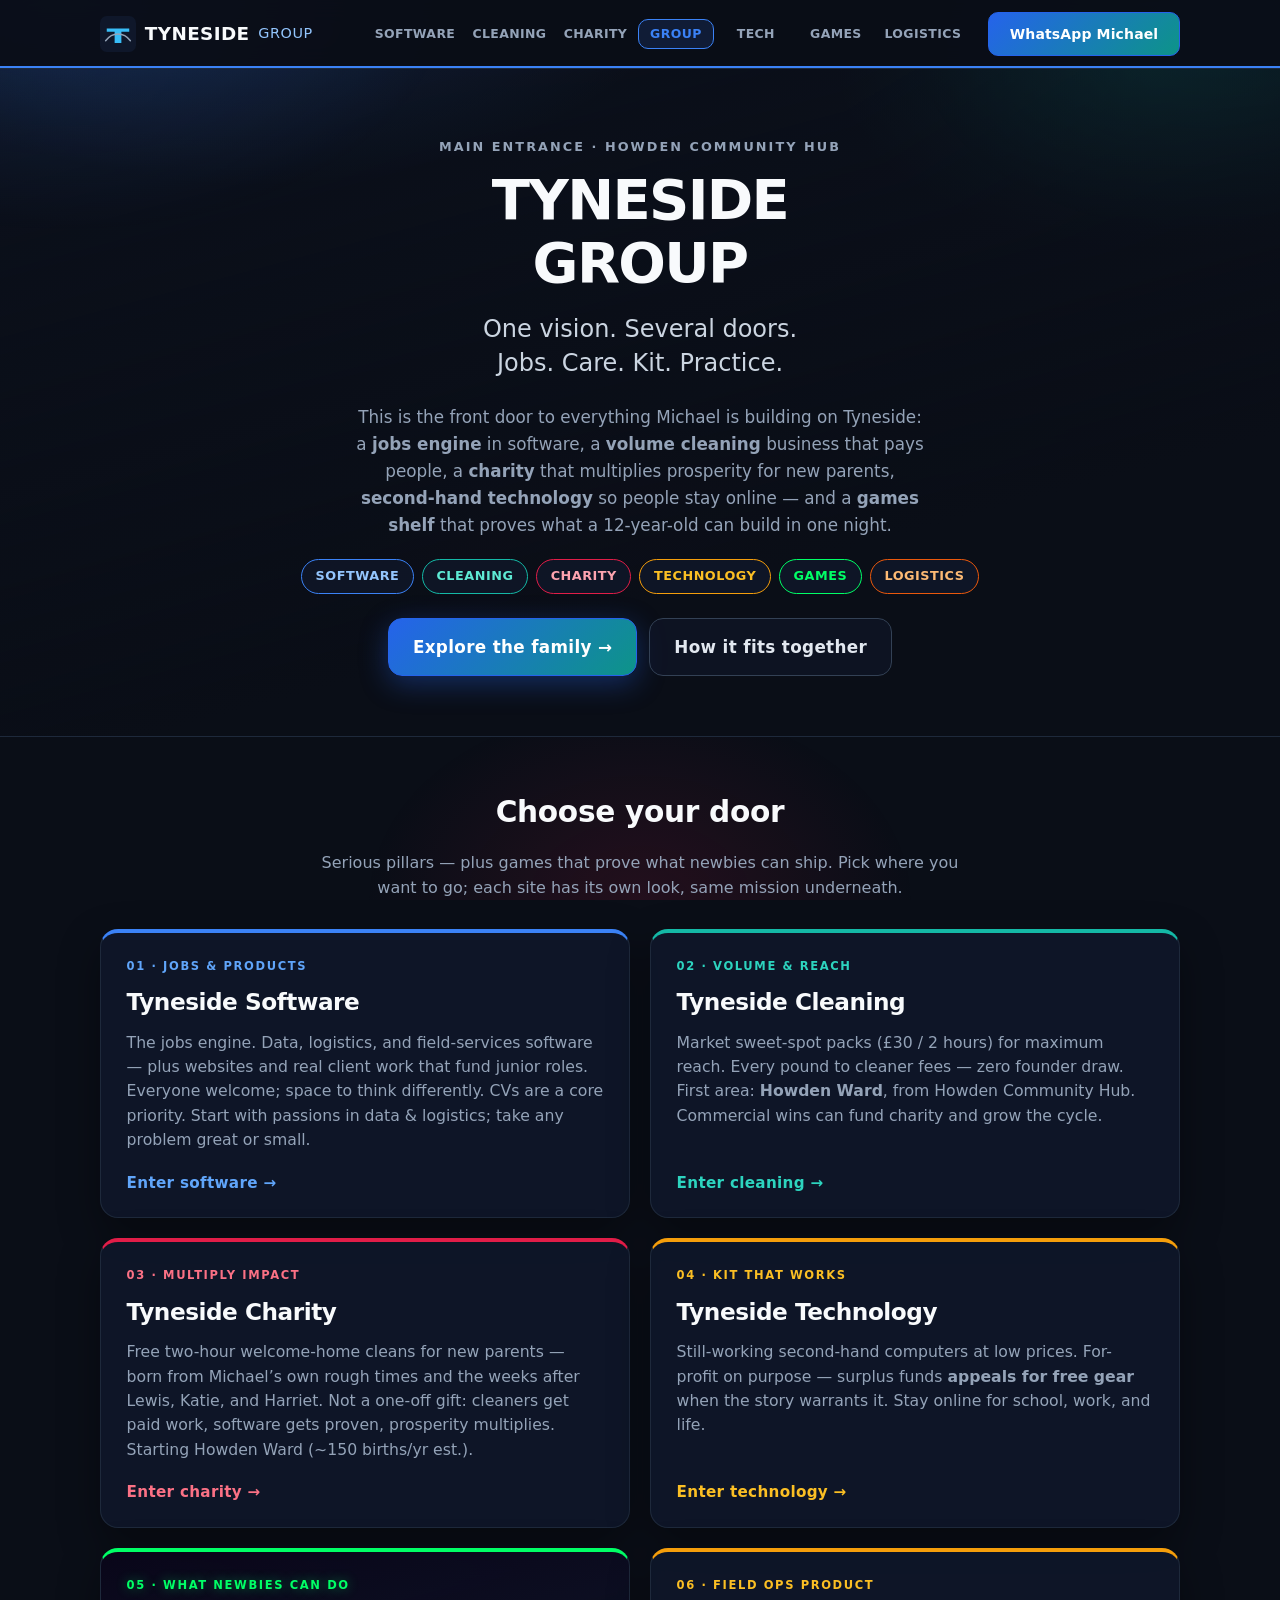
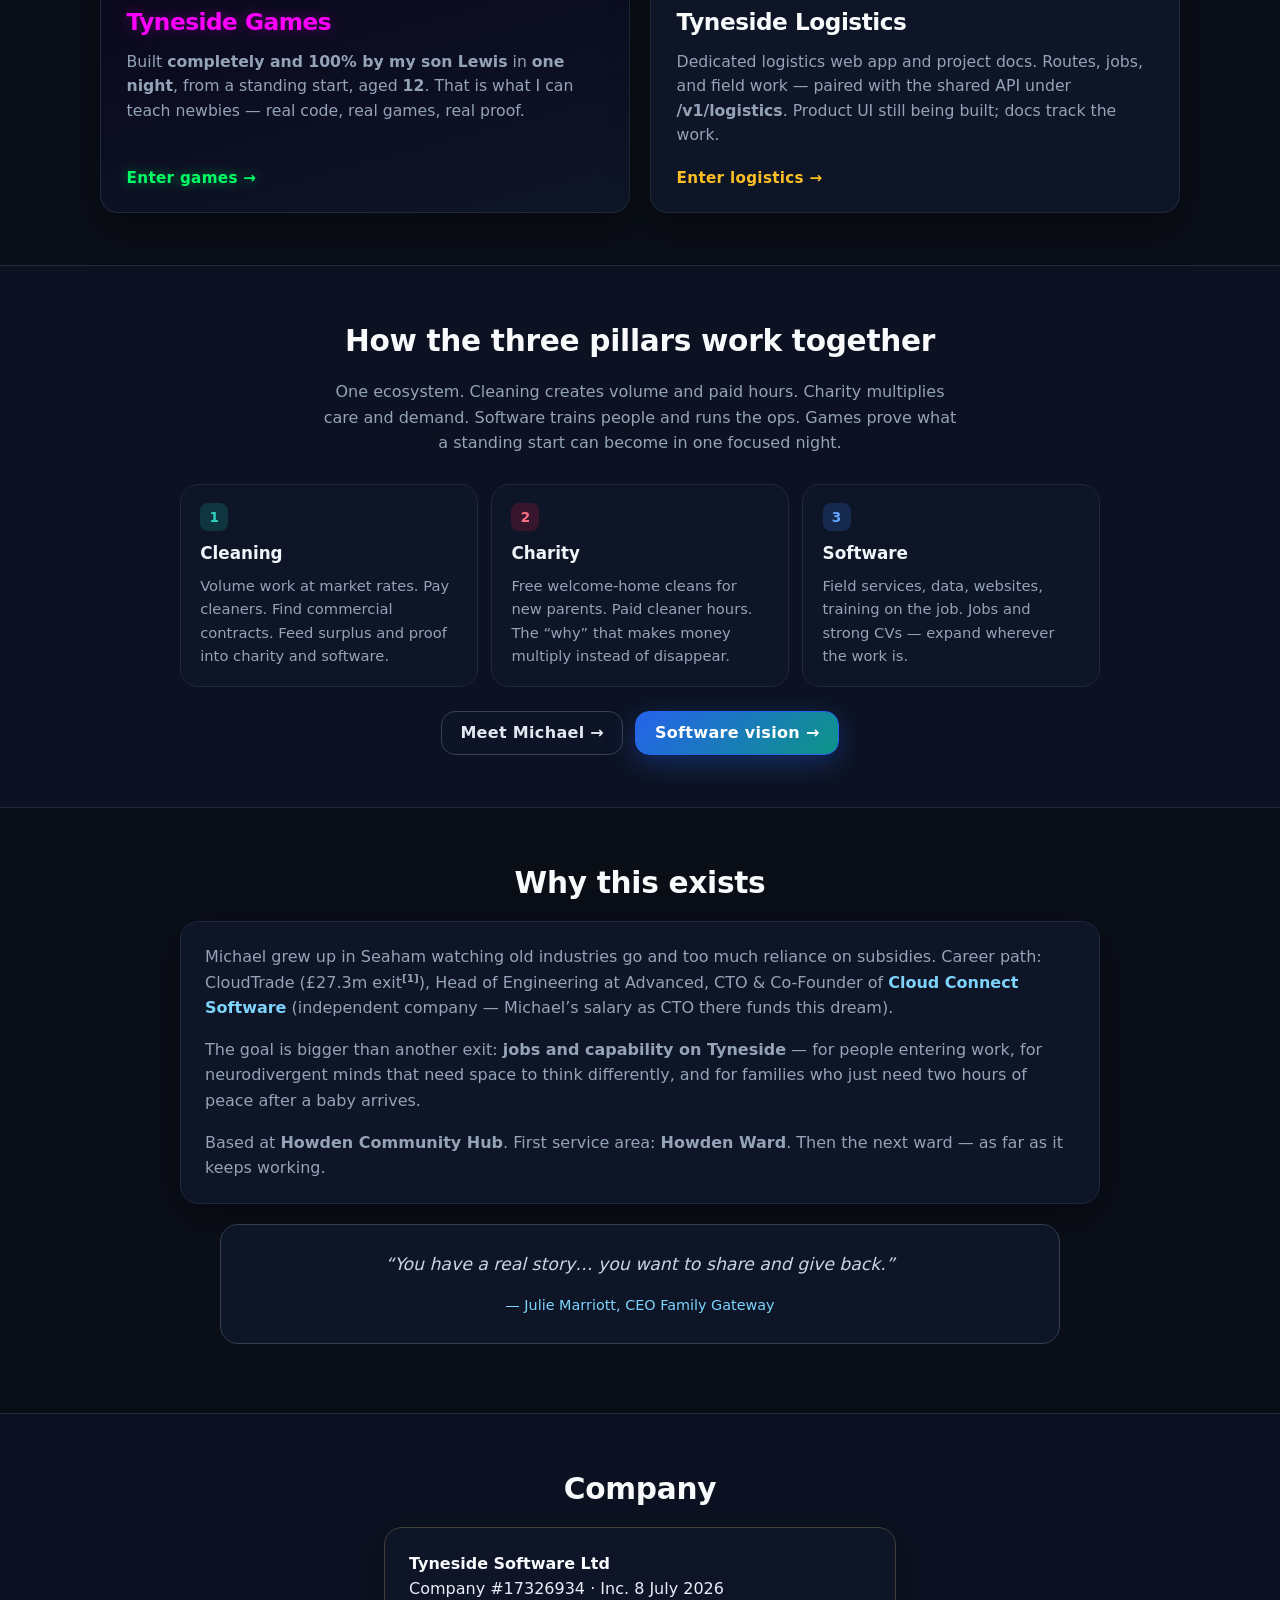
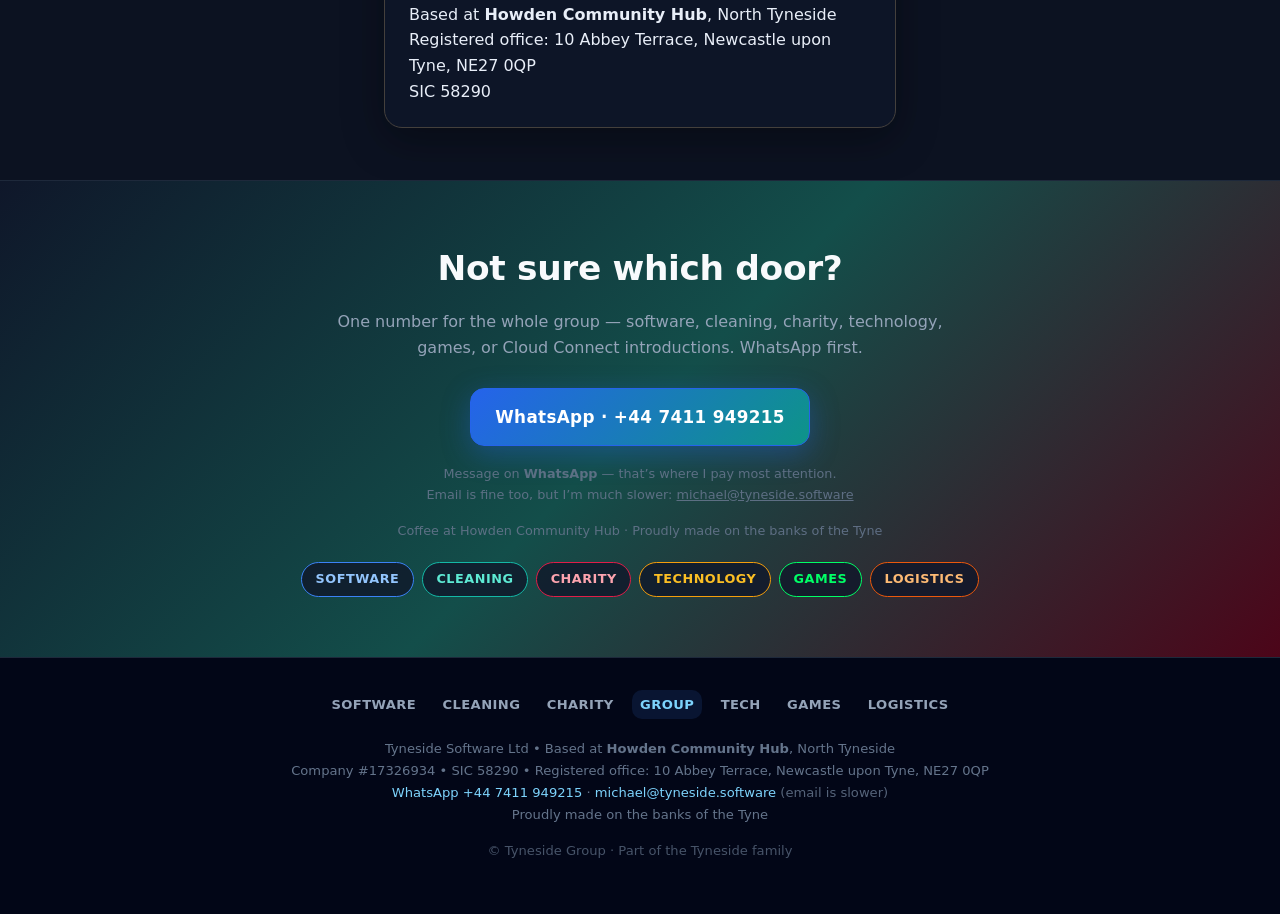
==== commit de3041f6: "Deploy from site-generator (a368b27)" ====
--- a/index.html
+++ b/index.html
@@ -219,16 +219,11 @@
       <div class="panel">
         <p style="margin-bottom:1rem">
           Michael grew up in Seaham watching old industries go and too much reliance on subsidies.
-          Career path: CloudTrade (£27.3m exit<sup class="cite-refs" style="font-size:0.65em;font-weight:500;letter-spacing:0.02em;line-height:0;vertical-align:super;white-space:nowrap">
-  <a href="https://www.oneadvanced.com/siteassets/resources/aston-midco-fy22-financial-statements.pdf"
-     rel="noopener" target="_blank"
-     style="color:var(--muted);text-decoration:none"
-     title="[1] Aston Midco FY22 financial statements (OneAdvanced PDF)">[1]</a><a
-     href="https://grokipedia.com/page/CloudTrade_Technologies"
-     rel="noopener" target="_blank"
-     style="color:var(--muted);text-decoration:none"
-     title="[2] Grokipedia: CloudTrade Technologies (cites Aston Midco accounts)">[2]</a>
-</sup>), Head of Engineering at Advanced,
+          Career path: CloudTrade (£27.3m exit<sup class="cite-refs" style="font-size:0.65em;font-weight:500;line-height:0;vertical-align:super"><a
+  href="https://grokipedia.com/page/CloudTrade_Technologies"
+  rel="noopener" target="_blank"
+  style="color:var(--muted);text-decoration:none"
+  title="Grokipedia: CloudTrade Technologies">[1]</a></sup>), Head of Engineering at Advanced,
           CTO &amp; Co-Founder of <a href="https://www.cloudconnectsoftware.com/" rel="noopener" target="_blank">Cloud Connect Software</a>
           (independent company — Michael’s salary as CTO there funds this dream).
         </p>
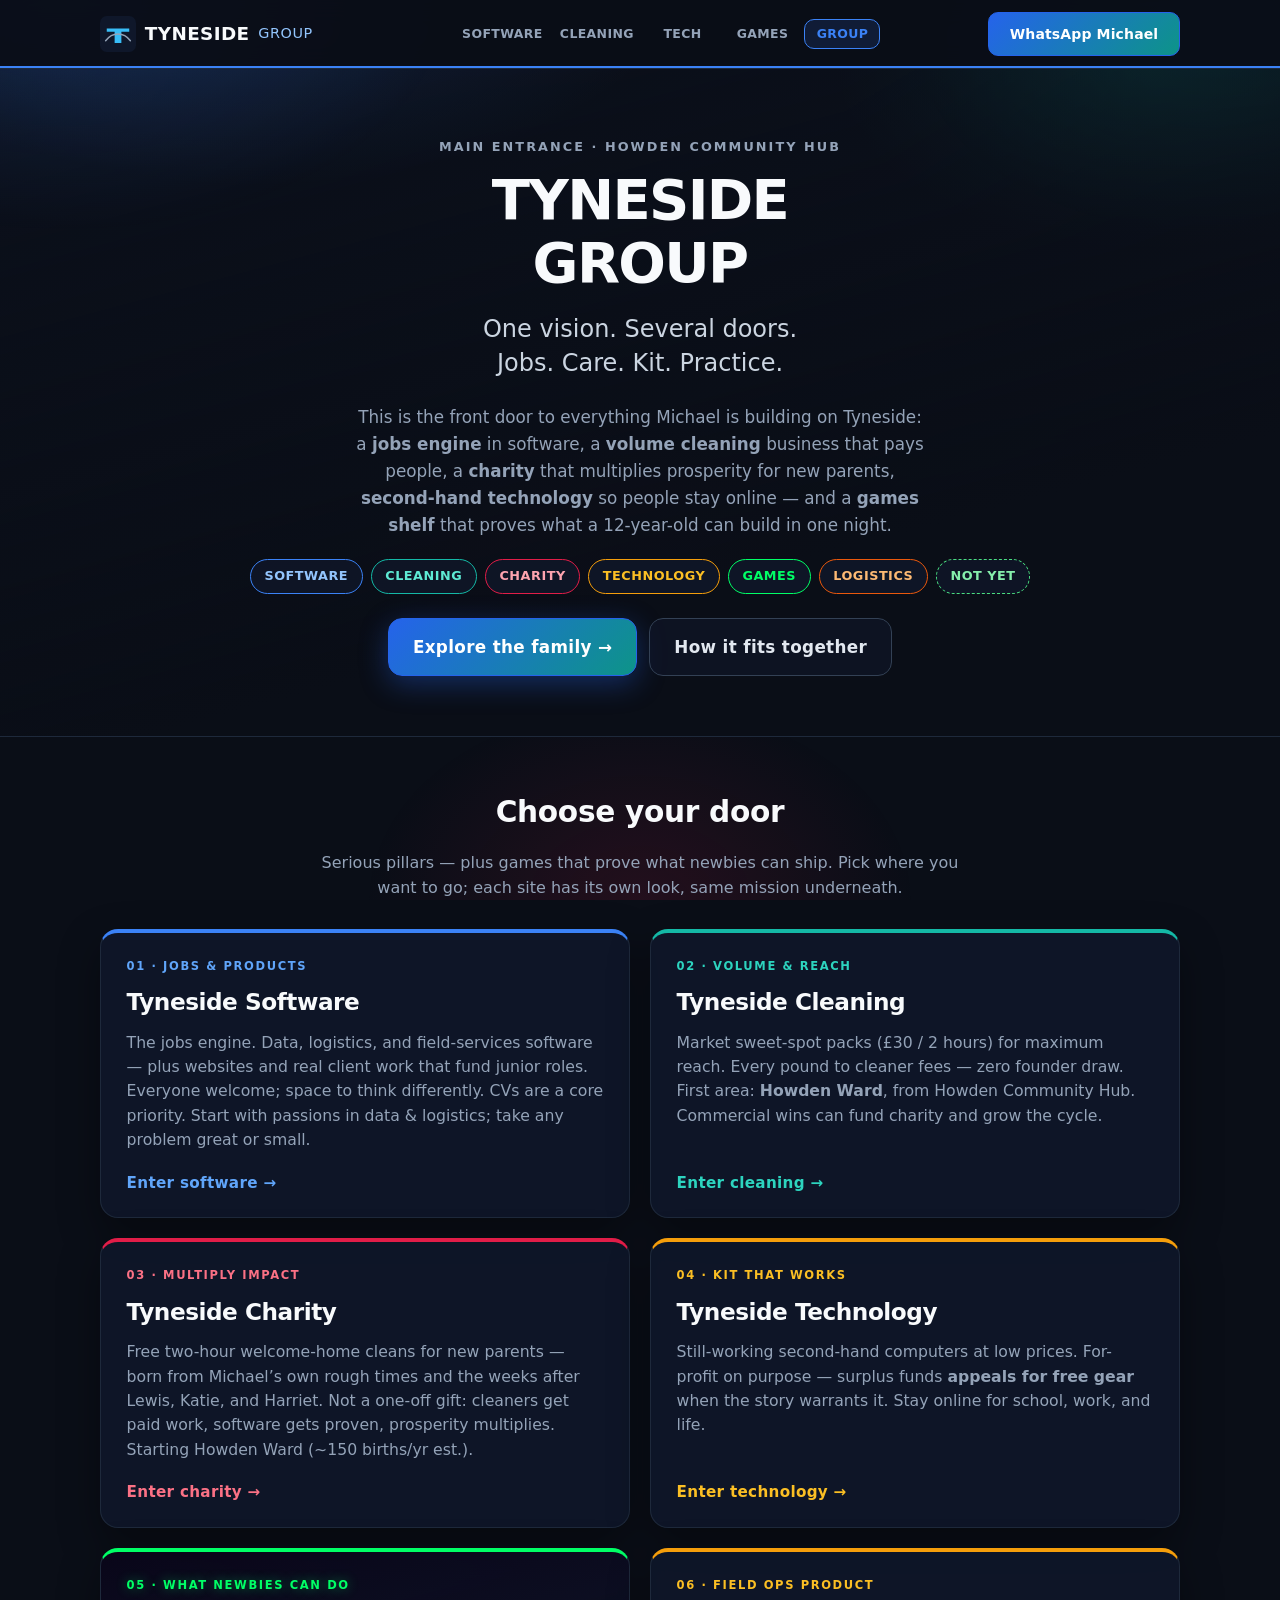
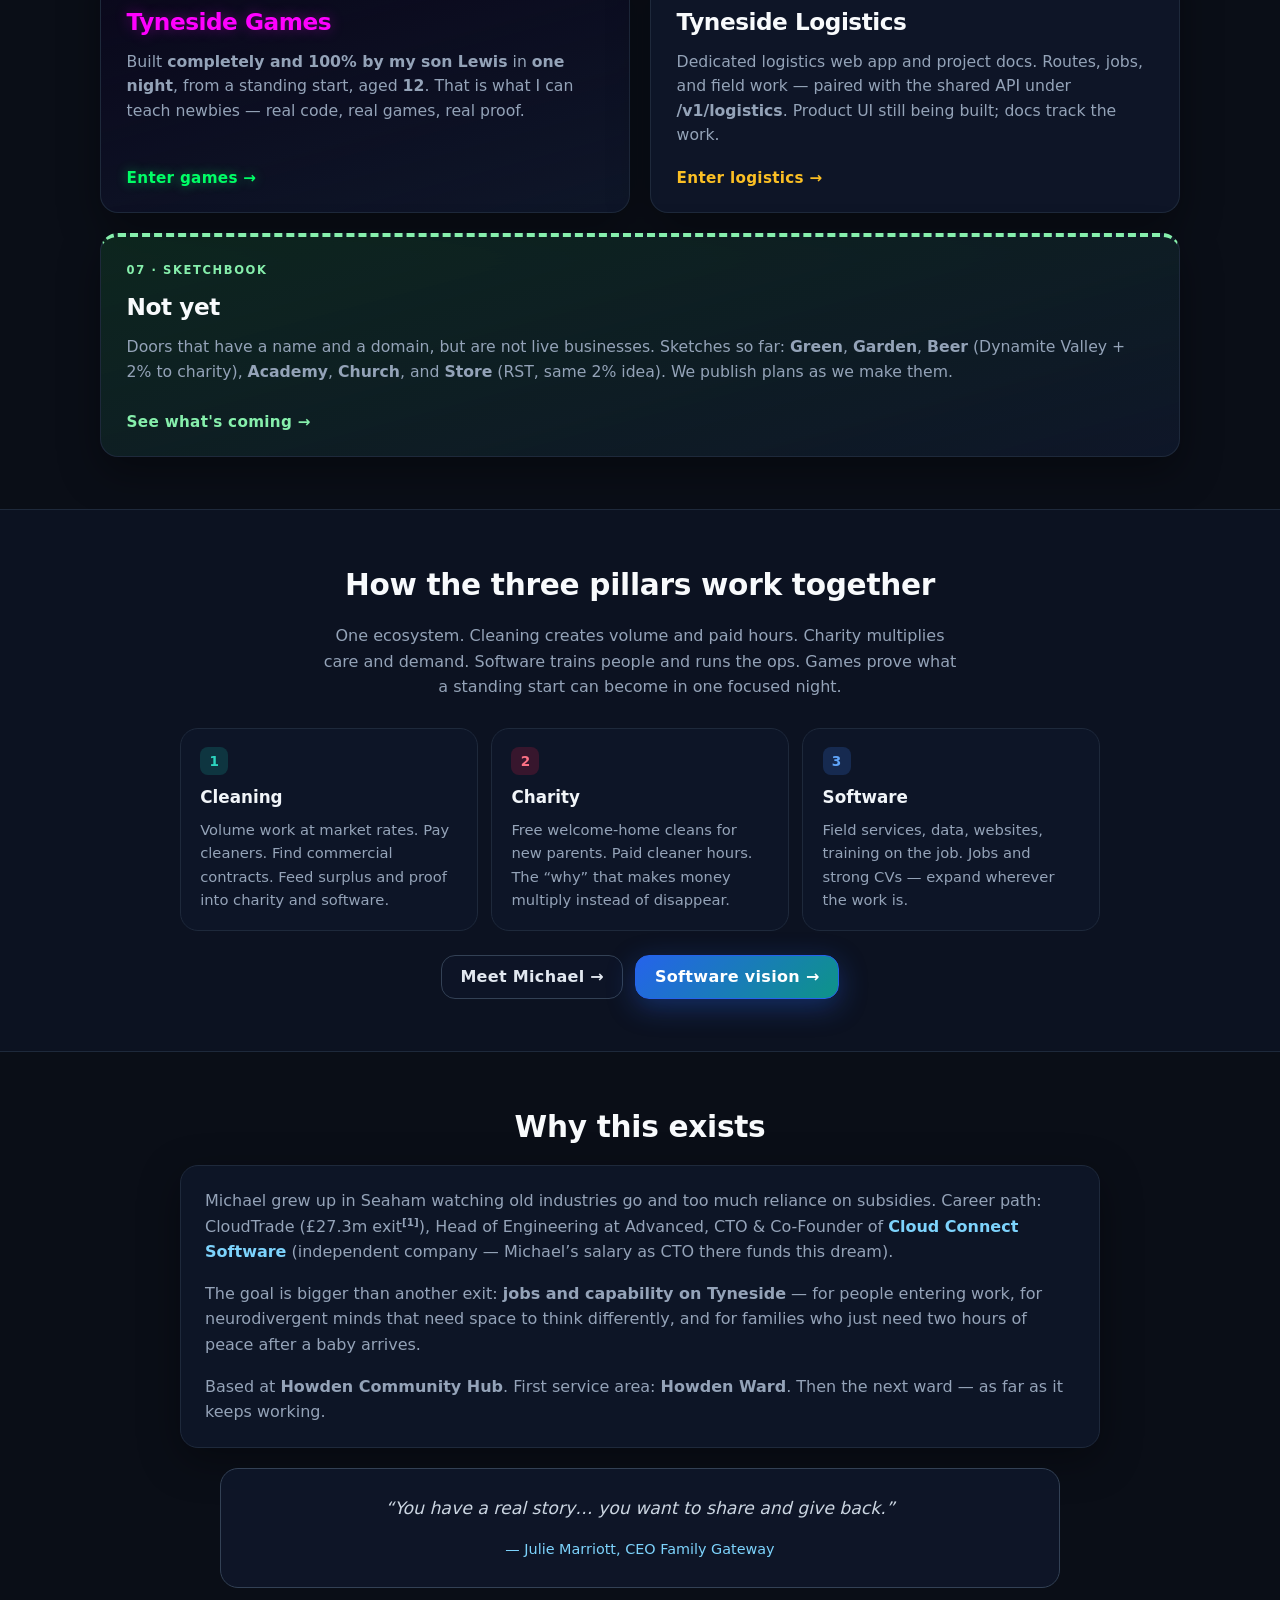
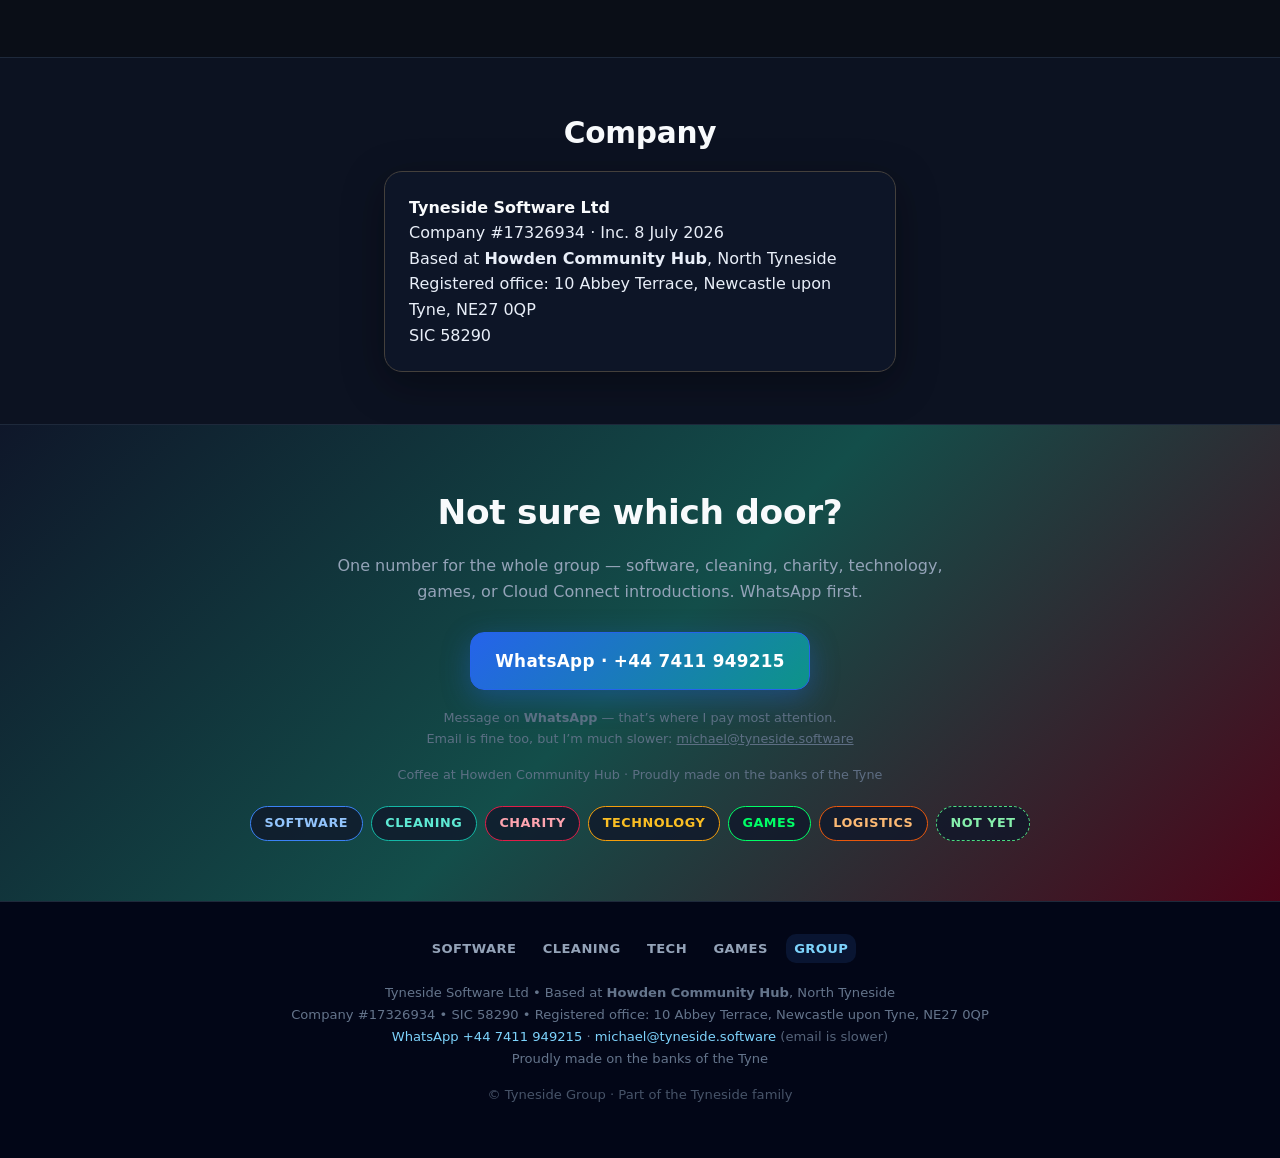
==== commit 9e809f72: "Deploy from site-generator 91a60fc" ====
--- a/index.html
+++ b/index.html
@@ -7,8 +7,8 @@
   <meta name="description" content="Main entrance to the Tyneside family: jobs engine software, volume cleaning, welcome-home charity, and games for coding practice — Howden Community Hub.">
   <link rel="canonical" href="https://tyneside.group/">
   <link rel="icon" href="logo.svg" type="image/svg+xml">
-  <link rel="stylesheet" href="layout.css?v=20260810docs">
-  <link rel="stylesheet" href="themes.css?v=20260810docs">
+  <link rel="stylesheet" href="layout.css?v=20260904ac">
+  <link rel="stylesheet" href="themes.css?v=20260904ac">
 </head>
 <body class="site theme-group">
 
@@ -20,27 +20,21 @@
       <span class="brand-sub">GROUP</span>
     </a>
     <div class="nav-links">
-        <a href="https://tyneside.software/"
-           class=""
+          <a href="https://tyneside.software/"
+             class=""
 >SOFTWARE</a>
-        <a href="https://tyneside.cleaning/"
-           class=""
+          <a href="https://tyneside.cleaning/"
+             class=""
 >CLEANING</a>
-        <a href="https://tyneside.charity/"
-           class=""
->CHARITY</a>
-        <a href="https://tyneside.group/"
-           class="is-current"
+          <a href="https://tyneside.technology/"
+             class=""
+>TECH</a>
+          <a href="https://tyneside.games/"
+             class=""
+>GAMES</a>
+          <a href="https://tyneside.group/"
+             class="is-current"
 aria-current="page">GROUP</a>
-        <a href="https://tyneside.technology/"
-           class=""
->TECH</a>
-        <a href="https://tyneside.games/"
-           class=""
->GAMES</a>
-        <a href="https://logistics.tyneside.software/"
-           class=""
->LOGISTICS</a>
     </div>
     <div class="nav-cta">
         <a class="btn btn-fill" href="https://wa.me/447411949215" rel="noopener" target="_blank">WhatsApp Michael</a>
@@ -69,6 +63,7 @@
         <a class="portal-pill pill-technology" href="https://tyneside.technology/">Technology</a>
         <a class="portal-pill pill-games" href="https://tyneside.games/">Games</a>
         <a class="portal-pill pill-logistics" href="https://logistics.tyneside.software/">Logistics</a>
+        <a class="portal-pill pill-next" href="next.html">Not yet</a>
       </div>
       <div class="hero-actions" style="margin-top:1.5rem">
         <a class="btn btn-fill btn-lg" href="#doors">Explore the family →</a>
@@ -167,6 +162,23 @@
             </p>
           </div>
           <span class="portal-go">Enter logistics →</span>
+        </a>
+
+        <a class="portal-card portal-next" href="next.html">
+          <div class="portal-card-main">
+            <p class="portal-kicker">07 · Sketchbook</p>
+            <h3>Not yet</h3>
+            <p>
+              Doors that have a name and a domain, but are not live businesses.
+              Sketches so far:
+              <strong>Green</strong>, <strong>Garden</strong>,
+              <strong>Beer</strong> (Dynamite Valley + 2% to charity),
+              <strong>Academy</strong>, <strong>Church</strong>,
+              and <strong>Store</strong> (RST, same 2% idea).
+              We publish plans as we make them.
+            </p>
+          </div>
+          <span class="portal-go">See what's coming →</span>
         </a>
       </div>
     </div>
@@ -283,6 +295,7 @@
         <a class="portal-pill pill-technology" href="https://tyneside.technology/">Technology</a>
         <a class="portal-pill pill-games" href="https://tyneside.games/">Games</a>
         <a class="portal-pill pill-logistics" href="https://logistics.tyneside.software/">Logistics</a>
+        <a class="portal-pill pill-next" href="next.html">Not yet</a>
       </div>
     </div>
   </section>
@@ -291,11 +304,9 @@
   <div class="footer-brands">
       <a href="https://tyneside.software/" class="">SOFTWARE</a>
       <a href="https://tyneside.cleaning/" class="">CLEANING</a>
-      <a href="https://tyneside.charity/" class="">CHARITY</a>
-      <a href="https://tyneside.group/" class="is-current">GROUP</a>
       <a href="https://tyneside.technology/" class="">TECH</a>
       <a href="https://tyneside.games/" class="">GAMES</a>
-      <a href="https://logistics.tyneside.software/" class="">LOGISTICS</a>
+      <a href="https://tyneside.group/" class="is-current">GROUP</a>
   </div>
   <p class="legal">
     Tyneside Software Ltd • Based at <strong>Howden Community Hub</strong>, North Tyneside<br>
--- a/layout.css
+++ b/layout.css
@@ -2434,4 +2434,765 @@
   .docs-side-blurb {
     display: none;
   }
-}
+
+  .docs-side-link-sub {
+    display: none;
+  }
+}
+
+/* Academy Computer Science course map */
+.docs-side-link-sub {
+  padding-left: 1.05rem;
+}
+
+.docs-side-link-sub .docs-side-label {
+  font-size: 0.82rem;
+  font-weight: 550;
+}
+
+.cs-stat-row {
+  margin: 0 0 1.75rem;
+}
+
+.cs-paper {
+  margin: 0 0 2.25rem;
+}
+
+.cs-paper-head {
+  margin: 0 0 1rem;
+}
+
+.cs-kicker {
+  margin: 0 0 0.35rem;
+  font-size: 0.72rem;
+  font-weight: 700;
+  letter-spacing: 0.12em;
+  text-transform: uppercase;
+  color: var(--label);
+}
+
+.cs-paper-head h2 {
+  margin: 0 0 0.4rem;
+}
+
+.cs-paper-blurb,
+.cs-paper-note,
+.cs-unit-blurb {
+  margin: 0;
+  color: var(--muted);
+  max-width: 42rem;
+}
+
+.cs-paper-note {
+  margin-top: 0.55rem;
+  font-size: 0.92rem;
+}
+
+.cs-unit {
+  margin: 1.15rem 0 0;
+  padding: 1.1rem 1.15rem 1.2rem;
+  border-radius: var(--radius-lg);
+  background: var(--panel-bg);
+  border: var(--panel-border);
+  box-shadow: var(--panel-shadow);
+}
+
+.cs-unit-head {
+  display: grid;
+  grid-template-columns: auto 1fr;
+  gap: 0.75rem 1rem;
+  align-items: start;
+  margin-bottom: 0.9rem;
+}
+
+.cs-unit-id {
+  margin: 0;
+  font-family: ui-monospace, "Cascadia Code", Consolas, monospace;
+  font-size: 0.95rem;
+  font-weight: 700;
+  letter-spacing: 0.04em;
+  color: var(--brand);
+  padding-top: 0.15rem;
+}
+
+.cs-unit-head h3 {
+  margin: 0 0 0.25rem;
+}
+
+.cs-topic-grid {
+  display: grid;
+  gap: 0.7rem;
+  grid-template-columns: 1fr;
+}
+
+@media (min-width: 720px) {
+  .cs-topic-grid {
+    grid-template-columns: repeat(2, minmax(0, 1fr));
+  }
+}
+
+.cs-topic {
+  padding: 0.85rem 0.95rem 0.95rem;
+  border-radius: var(--radius);
+  background: var(--bg);
+  border: 1px solid var(--border);
+}
+
+.cs-topic-top {
+  display: flex;
+  justify-content: space-between;
+  align-items: center;
+  gap: 0.5rem;
+  margin-bottom: 0.35rem;
+}
+
+.cs-topic-id {
+  font-family: ui-monospace, "Cascadia Code", Consolas, monospace;
+  font-size: 0.75rem;
+  font-weight: 700;
+  letter-spacing: 0.04em;
+  color: var(--label);
+}
+
+.cs-topic-status {
+  font-size: 0.7rem;
+  font-weight: 700;
+  letter-spacing: 0.06em;
+  text-transform: uppercase;
+  color: var(--muted);
+  border: 1px solid var(--border);
+  border-radius: 999px;
+  padding: 0.12rem 0.45rem;
+}
+
+.cs-topic-title {
+  margin: 0 0 0.3rem;
+  font-size: 1rem;
+  color: var(--heading);
+}
+
+.cs-topic-sketch {
+  margin: 0;
+  font-size: 0.88rem;
+  line-height: 1.45;
+  color: var(--muted);
+}
+
+.cs-back {
+  margin: 1.5rem 0 0;
+  font-weight: 650;
+}
+
+.cs-unit-go {
+  margin: 0.45rem 0 0;
+  font-size: 0.9rem;
+  font-weight: 650;
+}
+
+.cs-unit-head h3 a,
+a.cs-topic {
+  color: inherit;
+  text-decoration: none;
+}
+
+a.cs-topic:hover {
+  border-color: var(--accent);
+  transform: translateY(-1px);
+}
+
+.cs-open-banner {
+  margin: 1rem 0 0;
+  max-width: 46rem;
+  font-size: 0.95rem;
+  font-weight: 650;
+  color: var(--hero-tag, var(--brand));
+}
+
+.cs-lesson .prose > :first-child {
+  margin-top: 0;
+}
+
+.cs-practice {
+  margin: 1.5rem 0 0;
+}
+
+.cs-exercise {
+  margin: 0.85rem 0 0;
+  padding: 1rem 1.05rem 1.1rem;
+  border-radius: var(--radius);
+  background: var(--panel-bg);
+  border: var(--panel-border);
+  box-shadow: var(--panel-shadow);
+}
+
+.cs-exercise-title {
+  margin: 0 0 0.45rem;
+  font-size: 1.08rem;
+  color: var(--heading);
+}
+
+.cs-pre {
+  white-space: pre-wrap;
+  font-size: 0.95rem;
+  line-height: 1.5;
+  color: var(--text);
+  margin: 0 0 0.55rem;
+}
+
+.cs-reveal {
+  margin: 0.4rem 0 0;
+  border: 1px solid var(--border);
+  border-radius: var(--radius-sm);
+  padding: 0.35rem 0.7rem 0.45rem;
+  background: var(--bg);
+}
+
+.cs-reveal summary {
+  cursor: pointer;
+  font-weight: 650;
+  color: var(--link);
+  padding: 0.2rem 0;
+}
+
+.cs-reveal .cs-pre {
+  margin: 0.4rem 0 0.2rem;
+}
+
+.cs-quiz {
+  margin: 0.5rem 0 0;
+}
+
+.cs-q {
+  margin: 0 0 0.85rem;
+  padding: 0.9rem 1rem 1rem;
+  border-radius: var(--radius);
+  background: var(--panel-bg);
+  border: var(--panel-border);
+}
+
+.cs-q legend {
+  display: flex;
+  flex-wrap: wrap;
+  align-items: baseline;
+  gap: 0.4rem 0.65rem;
+  float: none;
+  width: 100%;
+  margin-bottom: 0.65rem;
+  padding: 0;
+}
+
+.cs-q-n {
+  font-family: ui-monospace, Consolas, monospace;
+  font-weight: 700;
+  color: var(--brand);
+}
+
+.cs-q-prompt {
+  font-weight: 650;
+  color: var(--heading);
+}
+
+.cs-q-options {
+  display: grid;
+  gap: 0.35rem;
+}
+
+.cs-opt,
+.cs-short {
+  display: flex;
+  gap: 0.55rem;
+  align-items: flex-start;
+  padding: 0.4rem 0.5rem;
+  border-radius: var(--radius-sm);
+  border: 1px solid transparent;
+}
+
+.cs-opt:hover,
+.cs-short:hover {
+  background: var(--accent-soft);
+}
+
+.cs-short input {
+  width: 100%;
+  font: inherit;
+  padding: 0.4rem 0.55rem;
+  border: 1px solid var(--border);
+  border-radius: var(--radius-sm);
+  background: var(--bg);
+  color: var(--text);
+}
+
+.cs-q-explain {
+  margin: 0.7rem 0 0;
+  font-size: 0.9rem;
+  color: var(--muted);
+}
+
+.cs-q.is-right {
+  border-color: #3d7a4a;
+  box-shadow: 0 0 0 1px rgba(61, 122, 74, 0.25);
+}
+
+.cs-q.is-wrong {
+  border-color: #b45309;
+}
+
+.cs-q.is-revealed {
+  border-color: var(--accent);
+}
+
+.cs-quiz-actions {
+  display: flex;
+  flex-wrap: wrap;
+  gap: 0.5rem;
+  margin-top: 0.75rem;
+}
+
+.cs-quiz-score {
+  margin: 0.85rem 0 0;
+  font-weight: 650;
+  color: var(--heading);
+}
+
+.visually-hidden {
+  position: absolute;
+  width: 1px;
+  height: 1px;
+  padding: 0;
+  margin: -1px;
+  overflow: hidden;
+  clip: rect(0, 0, 0, 0);
+  white-space: nowrap;
+  border: 0;
+}
+
+.cs-mock-bar {
+  position: sticky;
+  top: 4.5rem;
+  z-index: 2;
+  margin: 1rem 0 1.15rem;
+  padding: 0.75rem 0.95rem;
+  border-radius: var(--radius);
+  background: var(--panel-bg);
+  border: var(--panel-border);
+  box-shadow: var(--panel-shadow);
+}
+
+.cs-mock-meta {
+  display: flex;
+  flex-wrap: wrap;
+  justify-content: space-between;
+  gap: 0.35rem 1rem;
+  margin: 0 0 0.45rem;
+  font-weight: 650;
+}
+
+.cs-mock-timer-opt {
+  display: flex;
+  gap: 0.5rem;
+  align-items: flex-start;
+  font-size: 0.92rem;
+  color: var(--muted);
+}
+
+.cs-mock:not(.is-marked) .cs-q-explain {
+  display: none;
+}
+
+.cs-mock-results {
+  margin: 1rem 0 0;
+  padding: 1.1rem 1.15rem 1.2rem;
+  border-radius: var(--radius-lg);
+  background: var(--panel-bg);
+  border: 1px solid var(--accent);
+  box-shadow: var(--panel-shadow);
+}
+
+.cs-mock-scoreline {
+  margin: 0 0 0.5rem;
+  font-size: 1.65rem;
+  color: var(--heading);
+}
+
+.cs-mock-scoreline span {
+  font-size: 1.05rem;
+  color: var(--muted);
+}
+
+.cs-mock-results h3 {
+  margin: 1rem 0 0.4rem;
+}
+
+.cs-mock-topics {
+  margin: 0;
+  padding-left: 1.15rem;
+}
+
+.cs-mock-topics .is-weak a {
+  font-weight: 700;
+}
+
+.cs-q-revise {
+  display: inline-block;
+  margin-left: 0.35rem;
+  font-weight: 650;
+}
+
+.cs-mock-last {
+  margin: 0.35rem 0 0;
+  font-size: 0.9rem;
+  color: var(--muted);
+}
+
+/* —— Academy: prospectus masthead, paper body, lamp gold —— */
+.theme-academy {
+  --hero-title-shadow: none;
+}
+.theme-academy .hero h1,
+.theme-academy .docs-hero-title,
+.theme-academy .section h2,
+.theme-academy .section-cta h2 {
+  font-family: var(--font-display, Georgia, serif);
+  font-weight: 650;
+}
+.theme-academy .hero h1 {
+  font-size: clamp(2.5rem, 8vw, 4.4rem);
+  line-height: 0.92;
+  letter-spacing: -0.035em;
+}
+.theme-academy .hero-tag {
+  font-family: var(--font-display, Georgia, serif);
+  font-style: italic;
+  font-size: clamp(1.15rem, 2.6vw, 1.55rem);
+}
+.theme-academy .hero-lead {
+  max-width: 40rem;
+}
+.theme-academy .hero .btn-secondary {
+  border-color: rgba(228, 199, 107, 0.45);
+  color: #fbf6ea;
+  background: transparent;
+}
+.theme-academy .hero .btn-secondary:hover {
+  background: rgba(201, 162, 39, 0.16);
+  color: #fbf6ea;
+  border-color: #e4c76b;
+}
+.theme-academy .hero .btn-fill {
+  background: #c9a227;
+  border-color: #a16207;
+  color: #0f1a2e;
+}
+.theme-academy .hero .btn-fill:hover {
+  background: #dbb43a;
+  color: #0f1a2e;
+}
+.theme-academy .docs-hero .btn-secondary {
+  border-color: rgba(228, 199, 107, 0.45);
+  color: #fbf6ea;
+  background: transparent;
+}
+.theme-academy .docs-hero .btn-secondary:hover {
+  background: rgba(201, 162, 39, 0.16);
+  color: #fbf6ea;
+  border-color: #e4c76b;
+}
+.theme-academy .docs-hero .btn-fill {
+  background: #c9a227;
+  border-color: #a16207;
+  color: #0f1a2e;
+}
+.theme-academy .docs-hero .btn-fill:hover {
+  background: #dbb43a;
+  color: #0f1a2e;
+}
+.theme-academy .site-nav {
+  box-shadow: inset 0 -2px 0 #c9a227;
+}
+.theme-academy .nav-links a.is-current {
+  color: #0f1a2e;
+  border-color: #c9a227;
+  background: var(--accent-soft);
+}
+.theme-academy .section-cta .lede,
+.theme-academy .section-cta p {
+  color: var(--cta-muted);
+}
+.theme-academy .section-cta .btn-secondary {
+  border-color: rgba(228, 199, 107, 0.4);
+  color: #fbf6ea;
+}
+.theme-academy .section-cta .btn-fill {
+  background: #c9a227;
+  color: #0f1a2e;
+  border-color: #a16207;
+}
+.theme-academy .site-footer a {
+  color: var(--footer-link);
+}
+.theme-academy .site-footer a:hover,
+.theme-academy .site-footer a.is-current {
+  color: var(--footer-link-active);
+}
+
+.academy-status {
+  list-style: none;
+  margin: 1.6rem auto 0;
+  padding: 0;
+  display: grid;
+  gap: 0.55rem;
+  grid-template-columns: 1fr;
+  max-width: 40rem;
+  text-align: left;
+}
+@media (min-width: 640px) {
+  .academy-status { grid-template-columns: 1fr 1fr; }
+}
+.academy-status li {
+  display: flex;
+  flex-direction: column;
+  gap: 0.15rem;
+  background: rgba(255, 252, 246, 0.06);
+  border: 1px solid rgba(228, 199, 107, 0.22);
+  border-radius: 12px;
+  padding: 0.75rem 0.9rem 0.85rem;
+}
+.academy-status span {
+  font-size: 0.68rem;
+  letter-spacing: 0.12em;
+  text-transform: uppercase;
+  font-weight: 700;
+  color: #e4c76b;
+}
+.academy-status strong {
+  color: #fbf6ea;
+  font-weight: 650;
+  font-size: 0.95rem;
+}
+
+.academy-spot {
+  display: grid;
+  gap: 1rem;
+}
+.academy-spot-main {
+  padding: 1.6rem 1.65rem 1.7rem;
+  background: var(--panel-bg);
+  border: 1px solid var(--border);
+  border-radius: var(--radius-lg);
+  box-shadow: inset 4px 0 0 #c9a227, 0 14px 36px rgba(15, 26, 46, 0.07);
+}
+.academy-spot-main h3 {
+  font-family: var(--font-display, Georgia, serif);
+  font-size: clamp(1.45rem, 3vw, 1.9rem);
+  margin: 0 0 0.45rem;
+  color: var(--heading);
+}
+.academy-spot-meta {
+  display: flex;
+  flex-wrap: wrap;
+  gap: 0.4rem;
+  margin: 1rem 0 0;
+}
+.academy-chip {
+  display: inline-flex;
+  align-items: center;
+  font-size: 0.78rem;
+  font-weight: 650;
+  padding: 0.28rem 0.65rem;
+  border-radius: 999px;
+  border: 1px solid var(--border);
+  background: #f7f3ea;
+  color: var(--heading);
+}
+.academy-spot-grid {
+  display: grid;
+  gap: 0.75rem;
+  grid-template-columns: 1fr;
+}
+@media (min-width: 720px) {
+  .academy-spot-grid { grid-template-columns: 1fr 1fr; }
+}
+.academy-spot-card {
+  display: block;
+  padding: 1.1rem 1.15rem 1.2rem;
+  background: var(--panel-bg);
+  border: 1px solid var(--border);
+  border-radius: var(--radius-lg);
+  color: inherit;
+  text-decoration: none;
+  min-height: 100%;
+  transition: transform 0.15s ease, border-color 0.15s ease, box-shadow 0.15s ease;
+}
+.academy-spot-card:hover {
+  color: inherit;
+  text-decoration: none;
+  border-color: #c9a227;
+  transform: translateY(-2px);
+  box-shadow: 0 12px 28px rgba(15, 26, 46, 0.08);
+}
+.academy-spot-card h3 {
+  margin: 0.2rem 0 0.35rem;
+  font-size: 1.12rem;
+  color: var(--heading);
+}
+.academy-spot-card p {
+  margin: 0;
+  color: var(--muted);
+  font-size: 0.92rem;
+}
+
+.academy-paths {
+  display: grid;
+  gap: 0.85rem;
+  grid-template-columns: 1fr;
+}
+@media (min-width: 720px) {
+  .academy-paths { grid-template-columns: 1fr 1fr; }
+}
+.academy-path {
+  padding: 1.35rem 1.4rem 1.45rem;
+  background: var(--panel-bg);
+  border: 1px solid var(--border);
+  border-radius: var(--radius-lg);
+  box-shadow: var(--panel-shadow);
+}
+.academy-path .n {
+  display: block;
+  font-size: 0.72rem;
+  font-weight: 750;
+  letter-spacing: 0.14em;
+  color: #c9a227;
+  margin-bottom: 0.4rem;
+}
+.academy-path h3 {
+  font-family: var(--font-display, Georgia, serif);
+  margin: 0 0 0.45rem;
+  color: var(--heading);
+}
+.academy-path p { margin: 0; color: var(--muted); }
+.academy-path p + p { margin-top: 0.75rem; }
+
+.theme-academy .docs-hero-title {
+  max-width: 40rem;
+  font-size: clamp(1.85rem, 4.2vw, 2.7rem);
+}
+.theme-academy .cs-open-banner {
+  display: inline-block;
+  margin-top: 1.1rem;
+  padding: 0.55rem 0.85rem;
+  border-left: 3px solid #c9a227;
+  background: rgba(201, 162, 39, 0.1);
+  color: #e8d9a8;
+  font-weight: 600;
+  border-radius: 0 8px 8px 0;
+}
+.theme-academy .cs-paper-head h2 {
+  font-family: var(--font-display, Georgia, serif);
+}
+.theme-academy .cs-unit {
+  box-shadow: inset 3px 0 0 #c9a227, 0 10px 28px rgba(15, 26, 46, 0.05);
+}
+.theme-academy .cs-unit-id {
+  min-width: 2.6rem;
+  padding: 0.28rem 0.45rem;
+  border-radius: 8px;
+  background: #0f1a2e;
+  color: #e4c76b;
+  text-align: center;
+}
+.theme-academy .cs-topic {
+  background: #fffdf8;
+  transition: transform 0.15s ease, border-color 0.15s ease, box-shadow 0.15s ease;
+}
+.theme-academy a.cs-topic:hover {
+  border-color: #c9a227;
+  box-shadow: 0 8px 20px rgba(15, 26, 46, 0.07);
+}
+.theme-academy .cs-topic-status {
+  background: #f4ead0;
+  border-color: #e4c76b;
+  color: #7c4a03;
+}
+.theme-academy .cs-lesson {
+  padding: 1.6rem 1.7rem 1.85rem;
+}
+.theme-academy .cs-lesson .prose {
+  max-width: 44rem;
+  font-size: 1.05rem;
+  line-height: 1.7;
+}
+.theme-academy .prose h2 {
+  font-family: var(--font-display, Georgia, serif);
+  padding-top: 0.4rem;
+  border-top: 1px solid var(--border);
+  margin-top: 1.8rem;
+}
+.theme-academy .cs-lesson .prose h2:first-child {
+  border-top: 0;
+  padding-top: 0;
+  margin-top: 0;
+}
+.theme-academy .prose thead th {
+  background: #0f1a2e;
+  color: #fbf6ea;
+  border-color: #0f1a2e;
+}
+.theme-academy .prose tbody tr:nth-child(even) td {
+  background: #f7f3ea;
+}
+.theme-academy .cs-exercise {
+  box-shadow: inset 3px 0 0 #1e3a5f, 0 8px 22px rgba(15, 26, 46, 0.05);
+}
+.theme-academy .cs-opt,
+.theme-academy .cs-short {
+  border: 1px solid var(--border);
+  background: #fffdf8;
+  padding: 0.55rem 0.7rem;
+}
+.theme-academy .cs-opt:hover,
+.theme-academy .cs-short:hover {
+  border-color: #c9a227;
+  background: var(--accent-soft);
+}
+.theme-academy .cs-opt:has(input:checked) {
+  border-color: #c9a227;
+  background: var(--accent-soft);
+  box-shadow: inset 3px 0 0 #c9a227;
+}
+.theme-academy .cs-q.is-right {
+  border-color: #3d7a4a;
+  background: #f3faf4;
+}
+.theme-academy .cs-q.is-wrong {
+  border-color: #b45309;
+  background: #fff7ed;
+}
+.theme-academy .cs-reveal {
+  background: #f7f3ea;
+}
+.theme-academy .cs-mock-bar {
+  border-color: #c9a227;
+  box-shadow: inset 3px 0 0 #c9a227, 0 8px 22px rgba(15, 26, 46, 0.06);
+}
+.theme-academy .docs-side-link.is-active {
+  background: var(--accent-soft);
+  border-color: #c9a227;
+}
+.theme-academy .docs-sidebar-card {
+  background: #fffdf8;
+  border: 1px solid var(--border);
+  border-radius: var(--radius);
+  padding: 0.9rem 1rem;
+  box-shadow: inset 3px 0 0 #c9a227;
+}
+.theme-academy .stat .value {
+  font-family: var(--font-display, Georgia, serif);
+  color: #0f1a2e;
+}
+.theme-academy .docs-pager-link {
+  border-color: var(--border);
+}
+.theme-academy .docs-pager-link:hover {
+  border-color: #c9a227;
+  background: var(--accent-soft);
+}
--- a/themes.css
+++ b/themes.css
@@ -776,6 +776,98 @@
   border-color: #f59e0b;
 }
 
+.theme-group .portal-card.portal-next {
+  border-top-style: dashed;
+  border-top-color: #86efac;
+  background:
+    linear-gradient(165deg, rgba(20, 83, 45, 0.35) 0%, rgba(15, 23, 42, 0.92) 100%);
+}
+.theme-group .portal-card.portal-next .portal-kicker,
+.theme-group .portal-card.portal-next .portal-go { color: #86efac; }
+.theme-group .portal-card.portal-next:hover {
+  box-shadow: 0 18px 44px rgba(34, 197, 94, 0.22);
+  border-color: #4ade80;
+}
+@media (min-width: 720px) {
+  .theme-group .portal-card.portal-next {
+    grid-column: 1 / -1;
+  }
+}
+
+.theme-group .portal-card.portal-green {
+  border-top-color: #22c55e;
+}
+.theme-group .portal-card.portal-green .portal-kicker,
+.theme-group .portal-card.portal-green .portal-go { color: #4ade80; }
+.theme-group .portal-card.portal-green:hover {
+  box-shadow: 0 18px 44px rgba(34, 197, 94, 0.28);
+  border-color: #22c55e;
+}
+
+.theme-group .portal-card.portal-garden {
+  border-top-color: #d97706;
+}
+.theme-group .portal-card.portal-garden .portal-kicker,
+.theme-group .portal-card.portal-garden .portal-go { color: #fbbf24; }
+.theme-group .portal-card.portal-garden:hover {
+  box-shadow: 0 18px 44px rgba(217, 119, 6, 0.28);
+  border-color: #d97706;
+}
+
+.theme-group .portal-card.portal-beer {
+  border-top-color: #f59e0b;
+  background: linear-gradient(165deg, rgba(69, 26, 3, 0.55) 0%, rgba(15, 23, 42, 0.95) 100%);
+}
+.theme-group .portal-card.portal-beer .portal-kicker,
+.theme-group .portal-card.portal-beer .portal-go { color: #fbbf24; }
+.theme-group .portal-card.portal-beer:hover {
+  box-shadow: 0 18px 44px rgba(245, 158, 11, 0.28);
+  border-color: #f59e0b;
+}
+
+.theme-group .portal-card.portal-academy {
+  border-top-color: #eab308;
+}
+.theme-group .portal-card.portal-academy .portal-kicker,
+.theme-group .portal-card.portal-academy .portal-go { color: #fde047; }
+.theme-group .portal-card.portal-academy:hover {
+  box-shadow: 0 18px 44px rgba(234, 179, 8, 0.22);
+  border-color: #eab308;
+}
+
+.theme-group .portal-card.portal-church {
+  border-top-color: #c4b5fd;
+}
+.theme-group .portal-card.portal-church .portal-kicker,
+.theme-group .portal-card.portal-church .portal-go { color: #ddd6fe; }
+.theme-group .portal-card.portal-church:hover {
+  box-shadow: 0 18px 44px rgba(167, 139, 250, 0.22);
+  border-color: #c4b5fd;
+}
+
+.theme-group .portal-card.portal-store {
+  border-top-color: #db2777;
+}
+.theme-group .portal-card.portal-store .portal-kicker,
+.theme-group .portal-card.portal-store .portal-go { color: #f9a8d4; }
+.theme-group .portal-card.portal-store:hover {
+  box-shadow: 0 18px 44px rgba(219, 39, 119, 0.22);
+  border-color: #db2777;
+}
+
+.theme-group .portal-card.portal-next-empty {
+  border-top-style: dashed;
+  border-top-color: #64748b;
+  background: rgba(15, 23, 42, 0.55);
+}
+.theme-group .portal-card.portal-next-empty .portal-kicker,
+.theme-group .portal-card.portal-next-empty .portal-go { color: #94a3b8; }
+.theme-group .portal-card.portal-next-empty:hover {
+  transform: none;
+  box-shadow: 0 16px 40px rgba(0, 0, 0, 0.35);
+  border-color: #1e293b;
+}
+
 .theme-group .portal-strip {
   display: flex;
   flex-wrap: wrap;
@@ -807,6 +899,7 @@
 .theme-group .portal-pill.pill-technology { border-color: #f59e0b; color: #fbbf24; }
 .theme-group .portal-pill.pill-games { border-color: #00ff66; color: #00ff66; }
 .theme-group .portal-pill.pill-logistics { border-color: #ea580c; color: #fdba74; }
+.theme-group .portal-pill.pill-next { border-style: dashed; border-color: #4ade80; color: #86efac; }
 
 .theme-group .loop-row {
   display: grid;
@@ -1134,3 +1227,550 @@
   border-color: #00ffff;
   box-shadow: 0 0 12px #00ffff, inset 0 0 40px rgba(0, 255, 255, 0.04);
 }
+
+/* ========== GREEN — growing / outdoor / not live yet ========== */
+.theme-green {
+  color-scheme: light;
+  --font: "Segoe UI", system-ui, -apple-system, sans-serif;
+  --bg: #f3f7f0;
+  --bg-fx:
+    radial-gradient(900px 480px at 8% -8%, rgba(34, 197, 94, 0.16), transparent 55%),
+    radial-gradient(700px 400px at 100% 0%, rgba(20, 83, 45, 0.08), transparent 50%);
+  --text: #14532d;
+  --muted: #4d7c5a;
+  --heading: #052e16;
+  --brand: #166534;
+  --brand-muted: #16a34a;
+  --accent: #16a34a;
+  --accent-soft: rgba(22, 163, 74, 0.12);
+  --link: #15803d;
+  --link-hover: #14532d;
+  --label: #16a34a;
+  --border: #c5ddc8;
+  --radius: 16px;
+  --radius-sm: 10px;
+  --radius-lg: 20px;
+
+  --nav-bg: rgba(255, 255, 255, 0.92);
+  --nav-border: 1px solid #d5e8d6;
+  --nav-shadow: 0 4px 20px rgba(20, 83, 45, 0.06);
+  --nav-blur: blur(10px);
+  --logo-filter: none;
+
+  --btn-border: 1px solid #86efac;
+  --btn-color: #166534;
+  --btn-bg: #fff;
+  --btn-bg-hover: #f0fdf4;
+  --btn-color-hover: #14532d;
+  --btn-shadow: 0 2px 8px rgba(22, 163, 74, 0.08);
+  --btn-fill-border: 1px solid #16a34a;
+  --btn-fill-color: #fff;
+  --btn-fill-bg: #16a34a;
+  --btn-fill-bg-hover: #15803d;
+  --btn-fill-color-hover: #fff;
+  --btn-fill-shadow: 0 8px 22px rgba(22, 163, 74, 0.28);
+  --btn-sec-border: 1px solid #86efac;
+  --btn-sec-color: #166534;
+  --btn-sec-bg: transparent;
+  --btn-sec-bg-hover: #f0fdf4;
+  --btn-sec-color-hover: #14532d;
+
+  --hero-bg: linear-gradient(165deg, #ffffff 0%, #eef8ee 55%, #dcfce7 100%);
+  --hero-border: 1px solid #c5ddc8;
+  --hero-text: #14532d;
+  --hero-kicker: #16a34a;
+  --hero-title: #052e16;
+  --hero-tag: #166534;
+  --hero-lead: #4d7c5a;
+  --hero-meta: #658c6e;
+  --hero-title-tracking: -0.03em;
+
+  --section-alt-bg: rgba(240, 253, 244, 0.7);
+  --section-alt-border: 1px solid #c5ddc8;
+  --cta-bg: linear-gradient(180deg, #dcfce7, #f3f7f0);
+  --cta-border: 1px solid #86efac;
+  --cta-text: #14532d;
+  --cta-heading: #052e16;
+  --cta-muted: #4d7c5a;
+
+  --panel-bg: #fff;
+  --panel-border: 1px solid #c5ddc8;
+  --panel-shadow: 0 8px 28px rgba(20, 83, 45, 0.08);
+  --panel-heading: #166534;
+  --panel-text: #4d7c5a;
+  --panel-active-bg: #f0fdf4;
+  --panel-active-border: 1px solid #16a34a;
+  --panel-active-shadow: 0 0 0 1px rgba(22, 163, 74, 0.2), 0 12px 32px rgba(20, 83, 45, 0.12);
+  --panel-active-heading: #14532d;
+  --panel-active-text: #166534;
+
+  --chip-bg: #fff;
+  --chip-border: 1px solid #c5ddc8;
+  --chip-text: #14532d;
+  --chip-bullet: "🌱 ";
+
+  --quote-bg: #fff;
+  --quote-border: 1px solid #c5ddc8;
+  --quote-shadow: none;
+  --quote-text: #3f6b4a;
+  --quote-cite: #16a34a;
+
+  --step-bg: #fff;
+  --step-border: 1px solid #c5ddc8;
+  --step-n-bg: #dcfce7;
+  --step-n-border: 1px solid #16a34a;
+  --step-n-color: #166534;
+
+  --footer-bg: #ecf5eb;
+  --footer-border: 1px solid #c5ddc8;
+  --footer-text: #658c6e;
+  --footer-link: #4d7c5a;
+  --footer-link-active: #166534;
+  --footer-link-bg: rgba(22, 163, 74, 0.12);
+}
+
+.theme-green .panel-m {
+  border-color: #86efac;
+}
+.theme-green .panel-c {
+  border-color: #16a34a;
+  box-shadow: 0 0 0 1px rgba(22, 163, 74, 0.1), 0 8px 28px rgba(20, 83, 45, 0.08);
+}
+
+/* ========== GARDEN — soil / terracotta / paid outdoor work ========== */
+.theme-garden {
+  color-scheme: light;
+  --font: "Segoe UI", system-ui, -apple-system, sans-serif;
+  --bg: #f7f3ea;
+  --bg-fx:
+    radial-gradient(900px 480px at 10% -10%, rgba(217, 119, 6, 0.14), transparent 55%),
+    radial-gradient(700px 400px at 100% 0%, rgba(101, 163, 13, 0.1), transparent 50%);
+  --text: #3f2e1e;
+  --muted: #7a6548;
+  --heading: #292017;
+  --brand: #9a3412;
+  --brand-muted: #d97706;
+  --accent: #c2410c;
+  --accent-soft: rgba(194, 65, 12, 0.1);
+  --link: #9a3412;
+  --link-hover: #7c2d12;
+  --label: #b45309;
+  --border: #e4d5b8;
+  --radius: 16px;
+  --radius-sm: 10px;
+  --radius-lg: 20px;
+
+  --nav-bg: rgba(255, 252, 245, 0.94);
+  --nav-border: 1px solid #eadcc0;
+  --nav-shadow: 0 4px 20px rgba(120, 53, 15, 0.06);
+  --nav-blur: blur(10px);
+  --logo-filter: none;
+
+  --btn-border: 1px solid #f0c987;
+  --btn-color: #9a3412;
+  --btn-bg: #fff;
+  --btn-bg-hover: #fff7ed;
+  --btn-color-hover: #7c2d12;
+  --btn-shadow: 0 2px 8px rgba(194, 65, 12, 0.08);
+  --btn-fill-border: 1px solid #c2410c;
+  --btn-fill-color: #fff;
+  --btn-fill-bg: #c2410c;
+  --btn-fill-bg-hover: #9a3412;
+  --btn-fill-color-hover: #fff;
+  --btn-fill-shadow: 0 8px 22px rgba(194, 65, 12, 0.28);
+  --btn-sec-border: 1px solid #e8c48a;
+  --btn-sec-color: #9a3412;
+  --btn-sec-bg: transparent;
+  --btn-sec-bg-hover: #fff7ed;
+  --btn-sec-color-hover: #7c2d12;
+
+  --hero-bg: linear-gradient(165deg, #fffdf8 0%, #f8edd6 55%, #efe0c0 100%);
+  --hero-border: 1px solid #e4d5b8;
+  --hero-text: #3f2e1e;
+  --hero-kicker: #b45309;
+  --hero-title: #292017;
+  --hero-tag: #9a3412;
+  --hero-lead: #7a6548;
+  --hero-meta: #8a7354;
+  --hero-title-tracking: -0.03em;
+
+  --section-alt-bg: rgba(255, 247, 237, 0.75);
+  --section-alt-border: 1px solid #e4d5b8;
+  --cta-bg: linear-gradient(180deg, #ffedd5, #f7f3ea);
+  --cta-border: 1px solid #f0c987;
+  --cta-text: #3f2e1e;
+  --cta-heading: #292017;
+  --cta-muted: #7a6548;
+
+  --panel-bg: #fffdf8;
+  --panel-border: 1px solid #e4d5b8;
+  --panel-shadow: 0 8px 28px rgba(120, 53, 15, 0.08);
+  --panel-heading: #9a3412;
+  --panel-text: #7a6548;
+  --panel-active-bg: #fff7ed;
+  --panel-active-border: 1px solid #c2410c;
+  --panel-active-shadow: 0 0 0 1px rgba(194, 65, 12, 0.18), 0 12px 32px rgba(120, 53, 15, 0.12);
+  --panel-active-heading: #7c2d12;
+  --panel-active-text: #9a3412;
+
+  --chip-bg: #fffdf8;
+  --chip-border: 1px solid #e4d5b8;
+  --chip-text: #3f2e1e;
+  --chip-bullet: "🌿 ";
+
+  --quote-bg: #fffdf8;
+  --quote-border: 1px solid #e4d5b8;
+  --quote-shadow: none;
+  --quote-text: #5c4a32;
+  --quote-cite: #b45309;
+
+  --step-bg: #fffdf8;
+  --step-border: 1px solid #e4d5b8;
+  --step-n-bg: #ffedd5;
+  --step-n-border: 1px solid #c2410c;
+  --step-n-color: #9a3412;
+
+  --footer-bg: #efe6d4;
+  --footer-border: 1px solid #e4d5b8;
+  --footer-text: #8a7354;
+  --footer-link: #7a6548;
+  --footer-link-active: #9a3412;
+  --footer-link-bg: rgba(194, 65, 12, 0.1);
+}
+
+.theme-garden .panel-m {
+  border-color: #f0c987;
+}
+.theme-garden .panel-c {
+  border-color: #c2410c;
+  box-shadow: 0 0 0 1px rgba(194, 65, 12, 0.1), 0 8px 28px rgba(120, 53, 15, 0.08);
+}
+
+/* ========== BEER — pub amber / stout / joke domain ========== */
+.theme-beer {
+  color-scheme: dark;
+  --font: "Segoe UI", system-ui, -apple-system, sans-serif;
+  --bg: #140c06;
+  --bg-fx:
+    radial-gradient(900px 480px at 12% -8%, rgba(245, 158, 11, 0.18), transparent 55%),
+    radial-gradient(700px 400px at 100% 10%, rgba(180, 83, 9, 0.12), transparent 50%);
+  --text: #f5e6c8;
+  --muted: #c4a574;
+  --heading: #fff7ed;
+  --brand: #fbbf24;
+  --brand-muted: #f59e0b;
+  --accent: #d97706;
+  --accent-soft: rgba(217, 119, 6, 0.16);
+  --link: #fbbf24;
+  --link-hover: #fde68a;
+  --label: #f59e0b;
+  --border: #4a3218;
+  --radius: 12px;
+  --radius-sm: 8px;
+  --radius-lg: 16px;
+
+  --nav-bg: rgba(20, 12, 6, 0.92);
+  --nav-border: 1px solid #4a3218;
+  --nav-shadow: 0 4px 20px rgba(0, 0, 0, 0.4);
+  --nav-blur: blur(10px);
+
+  --btn-border: 1px solid #d97706;
+  --btn-color: #fde68a;
+  --btn-bg: transparent;
+  --btn-bg-hover: rgba(217, 119, 6, 0.16);
+  --btn-color-hover: #fff;
+  --btn-shadow: none;
+  --btn-fill-border: 1px solid #b45309;
+  --btn-fill-color: #1c1008;
+  --btn-fill-bg: #f59e0b;
+  --btn-fill-bg-hover: #fbbf24;
+  --btn-fill-color-hover: #1c1008;
+  --btn-fill-shadow: 0 8px 24px rgba(245, 158, 11, 0.3);
+  --btn-sec-border: 1px solid #6b4a24;
+  --btn-sec-color: #f5e6c8;
+  --btn-sec-bg: transparent;
+  --btn-sec-bg-hover: rgba(245, 158, 11, 0.1);
+  --btn-sec-color-hover: #fff;
+
+  --hero-bg: linear-gradient(165deg, #2a1810 0%, #140c06 55%, #0c0804 100%);
+  --hero-border: 1px solid #4a3218;
+  --hero-text: #f5e6c8;
+  --hero-kicker: #fbbf24;
+  --hero-title: #fff7ed;
+  --hero-tag: #fcd34d;
+  --hero-lead: #c4a574;
+  --hero-meta: #8a6a3e;
+  --hero-title-tracking: -0.03em;
+
+  --section-alt-bg: rgba(42, 24, 16, 0.7);
+  --section-alt-border: 1px solid #4a3218;
+  --cta-bg: linear-gradient(180deg, #3a2414, #140c06);
+  --cta-border: 1px solid #6b4a24;
+  --cta-text: #f5e6c8;
+  --cta-heading: #fff7ed;
+  --cta-muted: #c4a574;
+
+  --panel-bg: #1c120a;
+  --panel-border: 1px solid #4a3218;
+  --panel-shadow: 0 8px 28px rgba(0, 0, 0, 0.35);
+  --panel-heading: #fcd34d;
+  --panel-text: #c4a574;
+  --panel-active-bg: #2a1810;
+  --panel-active-border: 1px solid #d97706;
+  --panel-active-shadow: 0 0 0 1px rgba(245, 158, 11, 0.22), 0 12px 32px rgba(0, 0, 0, 0.4);
+  --panel-active-heading: #fde68a;
+  --panel-active-text: #f5e6c8;
+
+  --chip-bg: #1c120a;
+  --chip-border: 1px solid #4a3218;
+  --chip-text: #f5e6c8;
+  --chip-bullet: "🍺 ";
+
+  --quote-bg: #1c120a;
+  --quote-border: 1px solid #4a3218;
+  --quote-shadow: none;
+  --quote-text: #e8d4b0;
+  --quote-cite: #fbbf24;
+
+  --step-bg: #1c120a;
+  --step-border: 1px solid #4a3218;
+  --step-n-bg: #3a2414;
+  --step-n-border: 1px solid #d97706;
+  --step-n-color: #fcd34d;
+
+  --footer-bg: #0a0604;
+  --footer-border: 1px solid #4a3218;
+  --footer-text: #8a6a3e;
+  --footer-link: #c4a574;
+  --footer-link-active: #fbbf24;
+  --footer-link-bg: rgba(245, 158, 11, 0.12);
+}
+
+.theme-beer .panel-m {
+  border-color: #6b4a24;
+}
+.theme-beer .panel-c {
+  border-color: #d97706;
+  box-shadow: 0 0 0 1px rgba(245, 158, 11, 0.12), 0 8px 28px rgba(0, 0, 0, 0.35);
+}
+
+/* ========== ACADEMY — ink navy, paper, lamp gold ========== */
+.theme-academy {
+  color-scheme: light;
+  --font: "Segoe UI", system-ui, -apple-system, sans-serif;
+  --font-display: "Iowan Old Style", "Palatino Linotype", Palatino, Georgia, serif;
+  --bg: #f7f3ea;
+  --bg-fx:
+    radial-gradient(900px 520px at 8% -8%, rgba(201, 162, 39, 0.12), transparent 55%),
+    radial-gradient(720px 420px at 100% 0%, rgba(15, 26, 46, 0.06), transparent 50%);
+  --text: #1c2430;
+  --muted: #5d6b7c;
+  --heading: #0f1a2e;
+  --brand: #0f1a2e;
+  --brand-muted: #c9a227;
+  --accent: #c9a227;
+  --accent-soft: rgba(201, 162, 39, 0.14);
+  --link: #1e3a5f;
+  --link-hover: #0f1a2e;
+  --label: #a16207;
+  --border: #e0d6c4;
+  --radius: 10px;
+  --radius-sm: 8px;
+  --radius-lg: 16px;
+
+  --nav-bg: rgba(255, 252, 246, 0.94);
+  --nav-border: 1px solid #e6dcc8;
+  --nav-shadow: 0 4px 22px rgba(15, 26, 46, 0.06);
+  --nav-blur: blur(12px);
+  --logo-filter: none;
+
+  --btn-border: 1px solid #c9b98a;
+  --btn-color: #0f1a2e;
+  --btn-bg: #fffdf8;
+  --btn-bg-hover: #f4ead0;
+  --btn-color-hover: #0f1a2e;
+  --btn-shadow: 0 2px 8px rgba(15, 26, 46, 0.06);
+  --btn-fill-border: 1px solid #b45309;
+  --btn-fill-color: #0f1a2e;
+  --btn-fill-bg: #c9a227;
+  --btn-fill-bg-hover: #dbb43a;
+  --btn-fill-color-hover: #0f1a2e;
+  --btn-fill-shadow: 0 10px 24px rgba(201, 162, 39, 0.32);
+  --btn-sec-border: 1px solid #c9b98a;
+  --btn-sec-color: #0f1a2e;
+  --btn-sec-bg: transparent;
+  --btn-sec-bg-hover: rgba(201, 162, 39, 0.12);
+  --btn-sec-color-hover: #0f1a2e;
+
+  --hero-bg:
+    radial-gradient(900px 480px at 12% -20%, rgba(201, 162, 39, 0.18), transparent 55%),
+    linear-gradient(165deg, #152238 0%, #0f1a2e 58%, #0c1524 100%);
+  --hero-border: 1px solid #1c2c44;
+  --hero-text: #efe6d4;
+  --hero-kicker: #e4c76b;
+  --hero-title: #fbf6ea;
+  --hero-tag: #e8d9a8;
+  --hero-lead: #c4b8a0;
+  --hero-meta: #9aa6b8;
+  --hero-title-tracking: -0.03em;
+
+  --section-alt-bg: rgba(255, 252, 246, 0.72);
+  --section-alt-border: 1px solid #e0d6c4;
+  --cta-bg: linear-gradient(180deg, #152238, #0f1a2e);
+  --cta-border: 1px solid #2a3d5c;
+  --cta-text: #efe6d4;
+  --cta-heading: #fbf6ea;
+  --cta-muted: #c4b8a0;
+
+  --panel-bg: #fffdf8;
+  --panel-border: 1px solid #e0d6c4;
+  --panel-shadow: 0 10px 28px rgba(15, 26, 46, 0.06);
+  --panel-heading: #0f1a2e;
+  --panel-text: #5d6b7c;
+  --panel-active-bg: #fbf6ea;
+  --panel-active-border: 1px solid #c9a227;
+  --panel-active-shadow: 0 0 0 1px rgba(201, 162, 39, 0.18), 0 12px 32px rgba(15, 26, 46, 0.08);
+  --panel-active-heading: #0f1a2e;
+  --panel-active-text: #1e3a5f;
+
+  --chip-bg: #fffdf8;
+  --chip-border: 1px solid #e0d6c4;
+  --chip-text: #1c2430;
+  --chip-bullet: "✎ ";
+
+  --quote-bg: #fffdf8;
+  --quote-border: 1px solid #e0d6c4;
+  --quote-shadow: none;
+  --quote-text: #334155;
+  --quote-cite: #a16207;
+
+  --step-bg: #fffdf8;
+  --step-border: 1px solid #e0d6c4;
+  --step-n-bg: #f4ead0;
+  --step-n-border: 1px solid #c9a227;
+  --step-n-color: #0f1a2e;
+
+  --footer-bg: #0f1a2e;
+  --footer-border: 1px solid #1c2c44;
+  --footer-text: #9aa6b8;
+  --footer-link: #c4b8a0;
+  --footer-link-active: #e4c76b;
+  --footer-link-bg: rgba(201, 162, 39, 0.12);
+}
+
+.theme-academy .panel-m {
+  border-color: #c9a227;
+  box-shadow: inset 3px 0 0 #c9a227, 0 10px 28px rgba(15, 26, 46, 0.06);
+}
+.theme-academy .panel-c {
+  border-color: #1e3a5f;
+  box-shadow: inset 3px 0 0 #1e3a5f, 0 10px 28px rgba(15, 26, 46, 0.06);
+}
+
+/* ========== CHURCH — candle / stone / multi-faith table ========== */
+.theme-church {
+  color-scheme: dark;
+  --font: "Segoe UI", "Iowan Old Style", Palatino, serif;
+  --bg: #16141c;
+  --bg-fx:
+    radial-gradient(800px 460px at 15% -8%, rgba(196, 181, 253, 0.12), transparent 55%),
+    radial-gradient(700px 400px at 95% 0%, rgba(167, 139, 250, 0.1), transparent 50%);
+  --text: #efe8dc;
+  --muted: #b7a99a;
+  --heading: #faf6ef;
+  --brand: #e9d5ff;
+  --brand-muted: #c4b5fd;
+  --accent: #c4b5fd;
+  --accent-soft: rgba(196, 181, 253, 0.12);
+  --link: #e9d5ff;
+  --link-hover: #ddd6fe;
+  --label: #c4b5fd;
+  --border: #3f3a48;
+  --radius: 10px;
+  --radius-sm: 8px;
+  --radius-lg: 14px;
+
+  --nav-bg: rgba(22, 20, 28, 0.92);
+  --nav-border: 1px solid #3f3a48;
+  --nav-shadow: 0 4px 24px rgba(0, 0, 0, 0.35);
+  --nav-blur: blur(10px);
+
+  --btn-border: 1px solid #c4b5fd;
+  --btn-color: #e9d5ff;
+  --btn-bg: transparent;
+  --btn-bg-hover: rgba(196, 181, 253, 0.12);
+  --btn-color-hover: #fff;
+  --btn-shadow: none;
+  --btn-fill-border: 1px solid #c4b5fd;
+  --btn-fill-color: #1a140c;
+  --btn-fill-bg: #c4b5fd;
+  --btn-fill-bg-hover: #ddd6fe;
+  --btn-fill-color-hover: #1a140c;
+  --btn-fill-shadow: 0 8px 24px rgba(196, 181, 253, 0.25);
+  --btn-sec-border: 1px solid #5b5566;
+  --btn-sec-color: #efe8dc;
+  --btn-sec-bg: transparent;
+  --btn-sec-bg-hover: rgba(196, 181, 253, 0.1);
+  --btn-sec-color-hover: #fff;
+
+  --hero-bg: linear-gradient(165deg, #221e2a 0%, #16141c 55%, #120f16 100%);
+  --hero-border: 1px solid #3f3a48;
+  --hero-text: #efe8dc;
+  --hero-kicker: #c4b5fd;
+  --hero-title: #faf6ef;
+  --hero-tag: #e9d5ff;
+  --hero-lead: #b7a99a;
+  --hero-meta: #8a8074;
+  --hero-title-tracking: -0.02em;
+
+  --section-alt-bg: rgba(34, 30, 42, 0.7);
+  --section-alt-border: 1px solid #3f3a48;
+  --cta-bg: linear-gradient(180deg, #2a2433, #16141c);
+  --cta-border: 1px solid #4c4558;
+  --cta-text: #efe8dc;
+  --cta-heading: #faf6ef;
+  --cta-muted: #b7a99a;
+
+  --panel-bg: #1c1922;
+  --panel-border: 1px solid #3f3a48;
+  --panel-shadow: 0 8px 28px rgba(0, 0, 0, 0.3);
+  --panel-heading: #e9d5ff;
+  --panel-text: #b7a99a;
+  --panel-active-bg: #252030;
+  --panel-active-border: 1px solid #c4b5fd;
+  --panel-active-shadow: 0 0 0 1px rgba(196, 181, 253, 0.18), 0 12px 32px rgba(0, 0, 0, 0.35);
+  --panel-active-heading: #faf6ef;
+  --panel-active-text: #efe8dc;
+
+  --chip-bg: #1c1922;
+  --chip-border: 1px solid #3f3a48;
+  --chip-text: #efe8dc;
+  --chip-bullet: "✦ ";
+
+  --quote-bg: #1c1922;
+  --quote-border: 1px solid #3f3a48;
+  --quote-shadow: none;
+  --quote-text: #ddd4c8;
+  --quote-cite: #c4b5fd;
+
+  --step-bg: #1c1922;
+  --step-border: 1px solid #3f3a48;
+  --step-n-bg: #2a2433;
+  --step-n-border: 1px solid #c4b5fd;
+  --step-n-color: #e9d5ff;
+
+  --footer-bg: #0e0c12;
+  --footer-border: 1px solid #3f3a48;
+  --footer-text: #8a8074;
+  --footer-link: #b7a99a;
+  --footer-link-active: #e9d5ff;
+  --footer-link-bg: rgba(196, 181, 253, 0.12);
+}
+
+.theme-church .panel-m {
+  border-color: #5b5566;
+}
+.theme-church .panel-c {
+  border-color: #c4b5fd;
+  box-shadow: 0 0 0 1px rgba(196, 181, 253, 0.1), 0 8px 28px rgba(0, 0, 0, 0.3);
+}
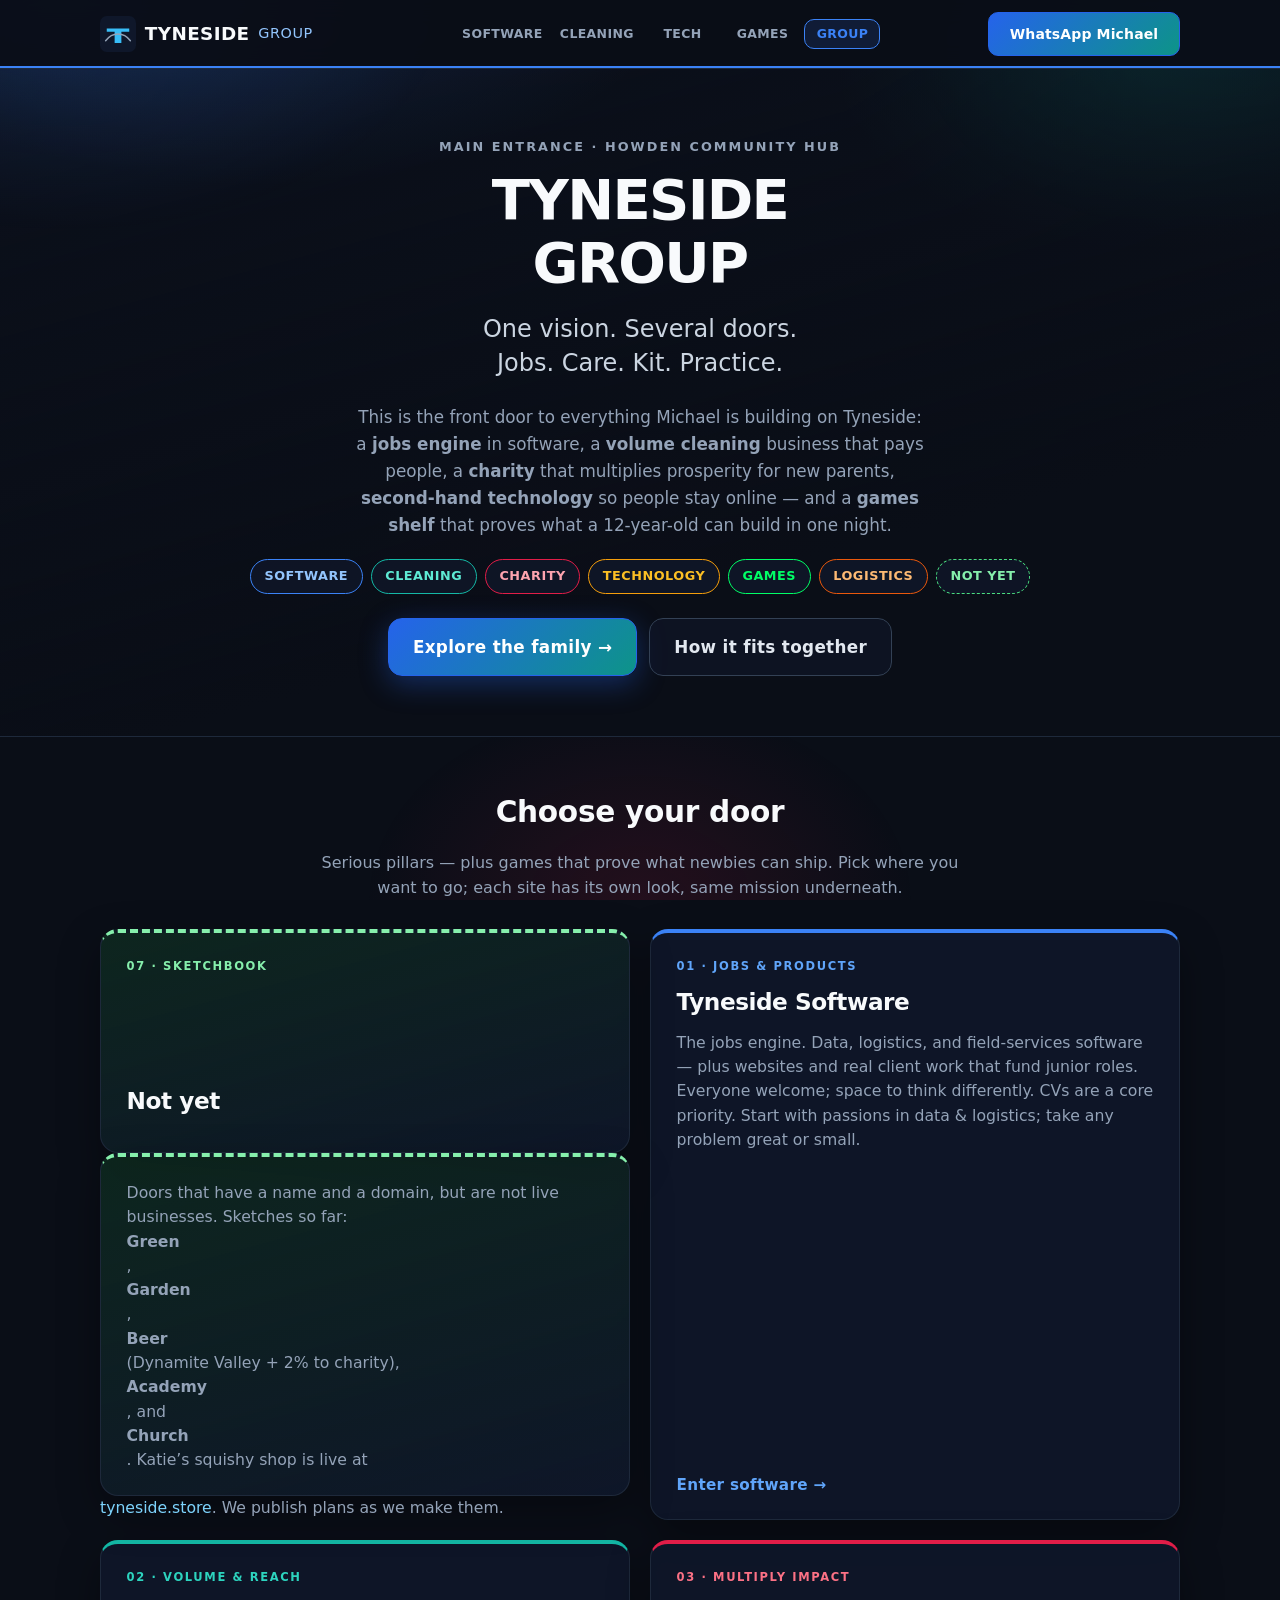
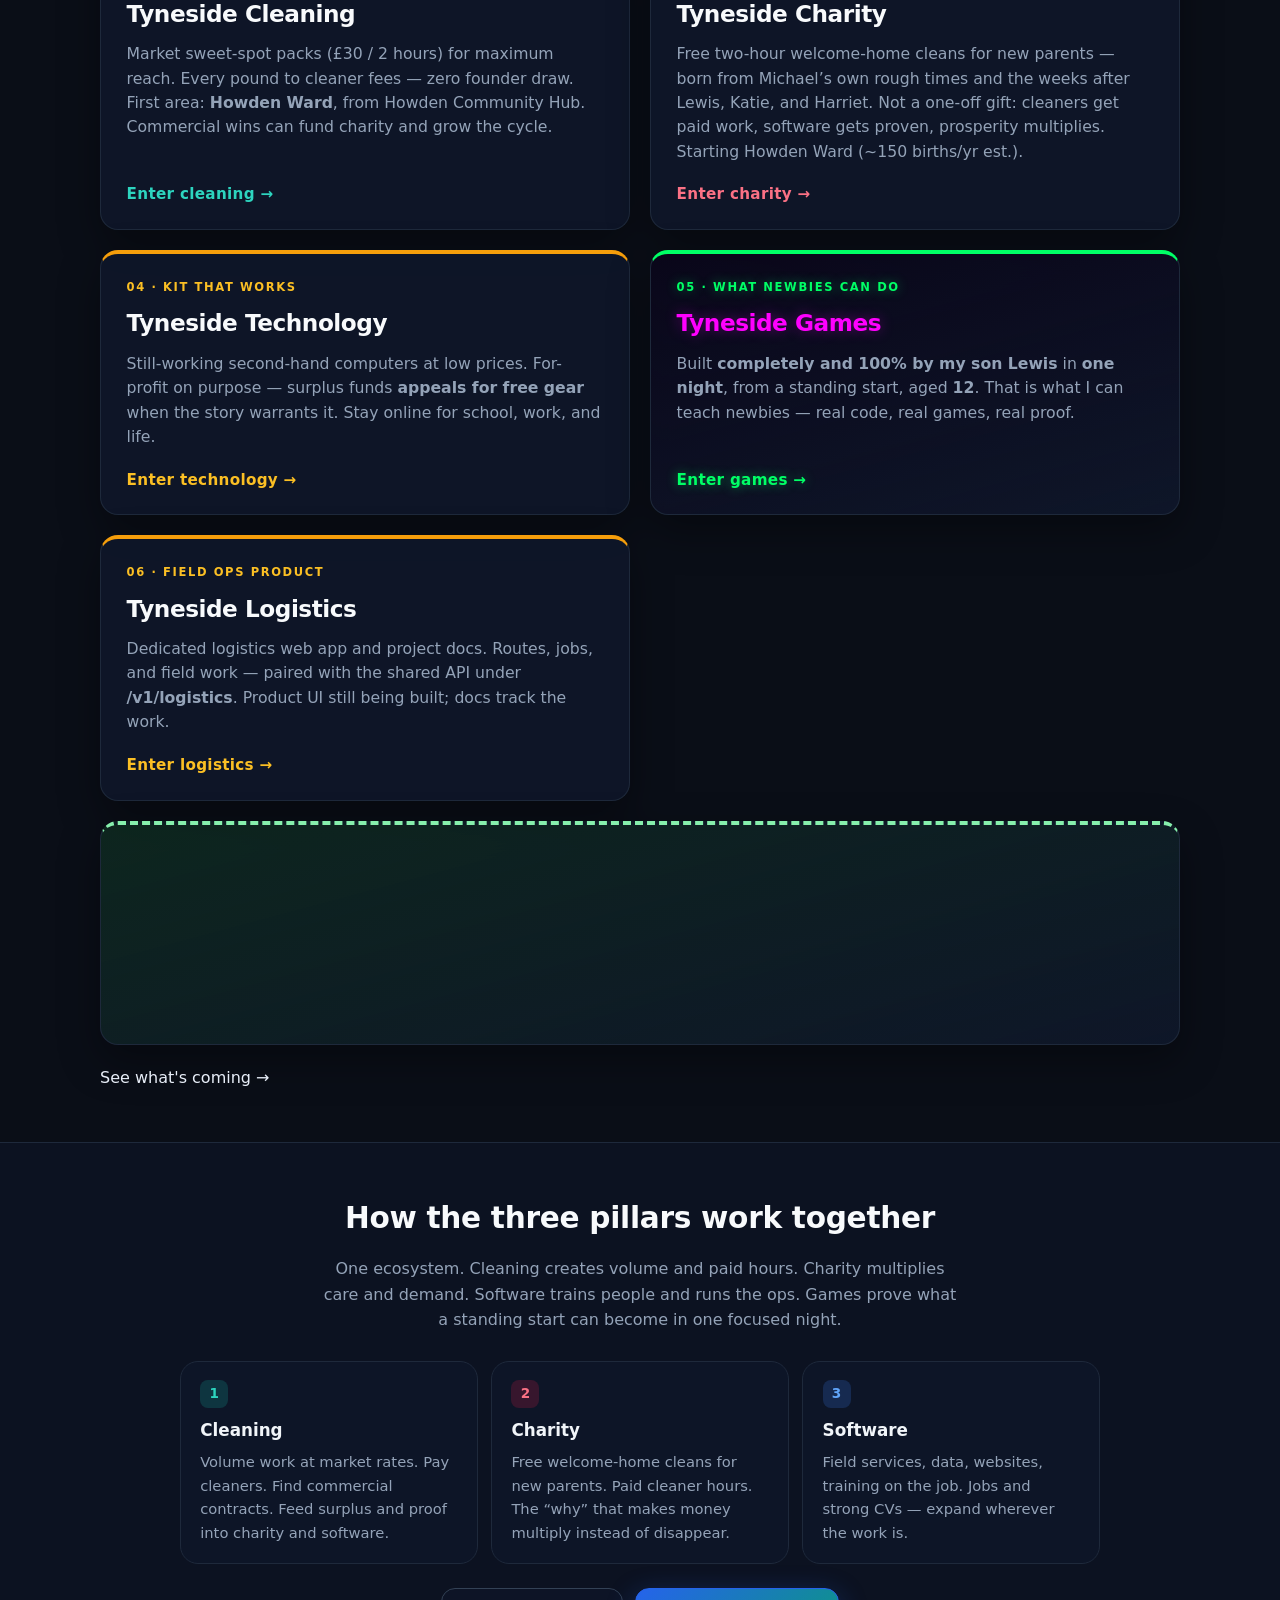
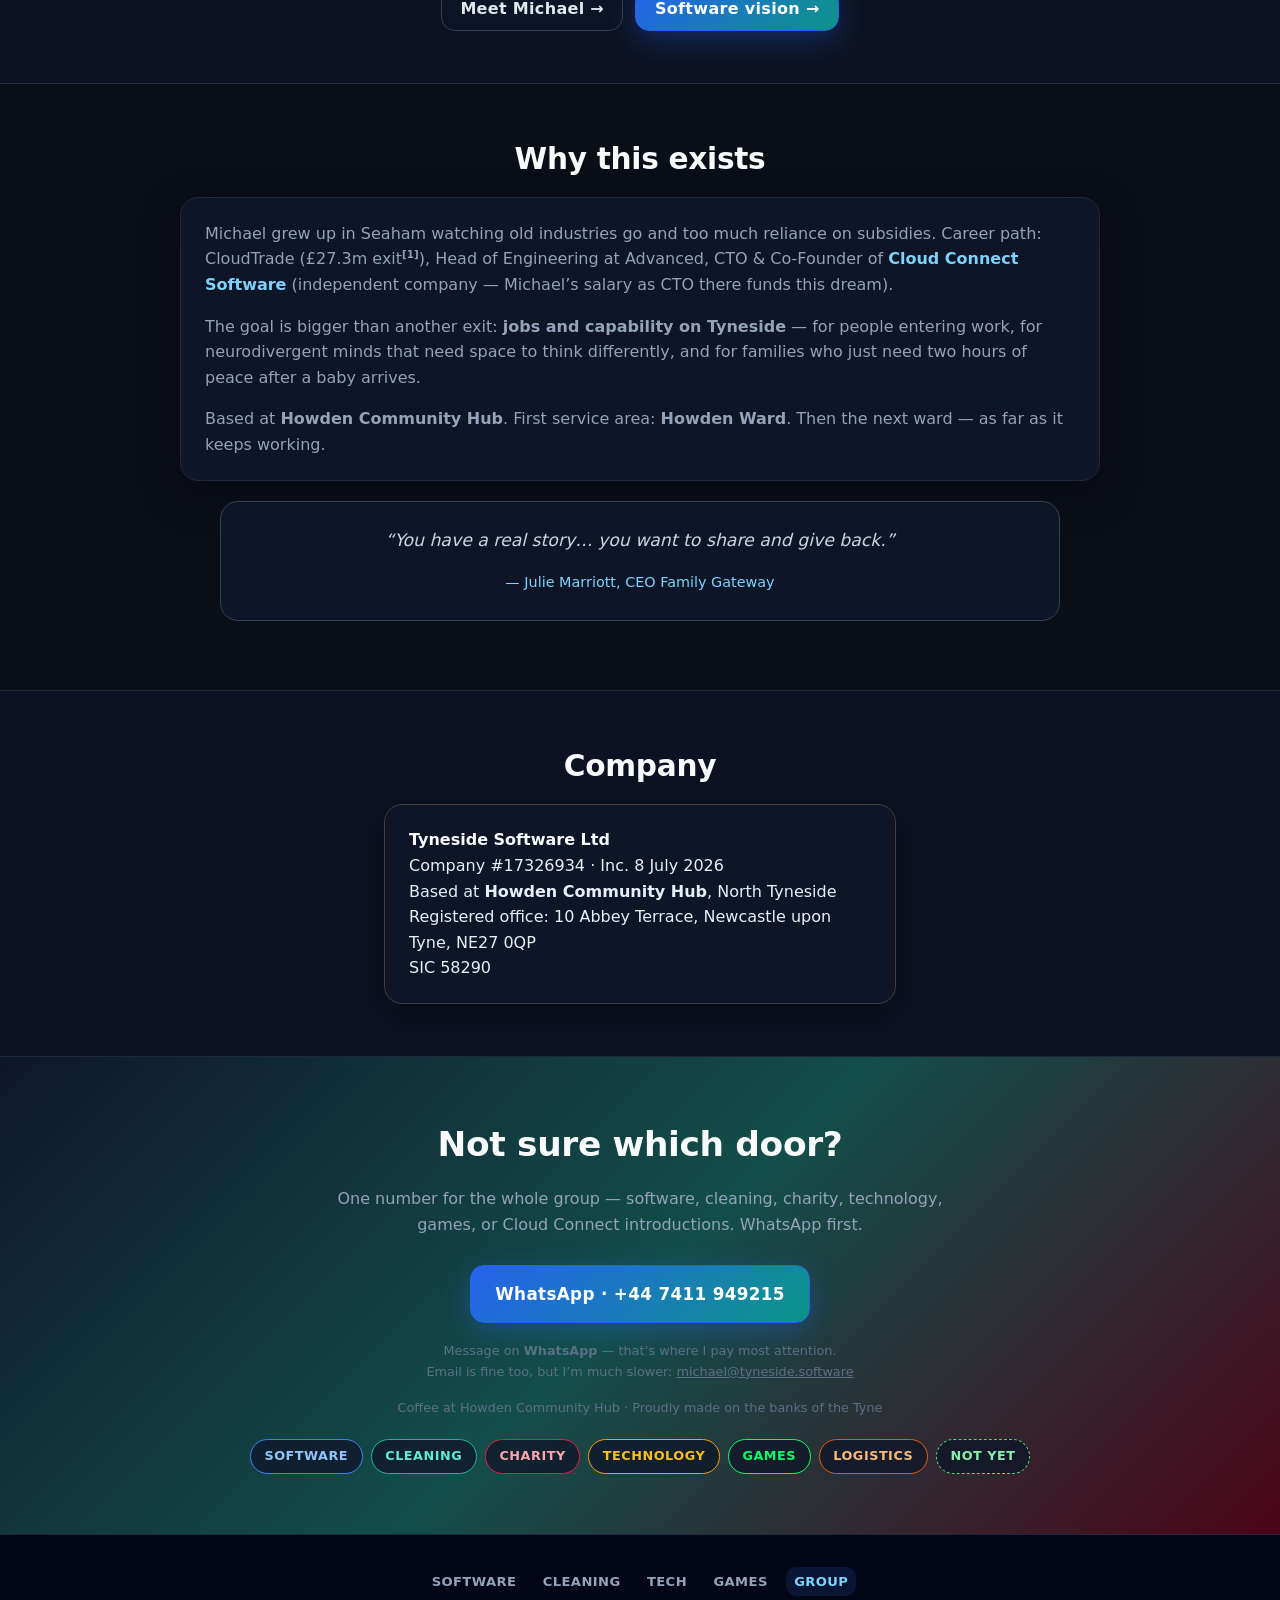
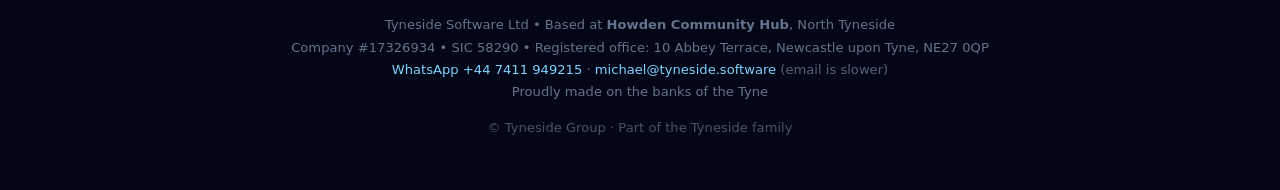
==== commit 28a218c5: "Deploy from site-generator 4a179b9" ====
--- a/index.html
+++ b/index.html
@@ -173,8 +173,9 @@
               Sketches so far:
               <strong>Green</strong>, <strong>Garden</strong>,
               <strong>Beer</strong> (Dynamite Valley + 2% to charity),
-              <strong>Academy</strong>, <strong>Church</strong>,
-              and <strong>Store</strong> (RST, same 2% idea).
+              <strong>Academy</strong>, and <strong>Church</strong>.
+              Katie’s squishy shop is live at
+              <a href="https://tyneside.store/">tyneside.store</a>.
               We publish plans as we make them.
             </p>
           </div>
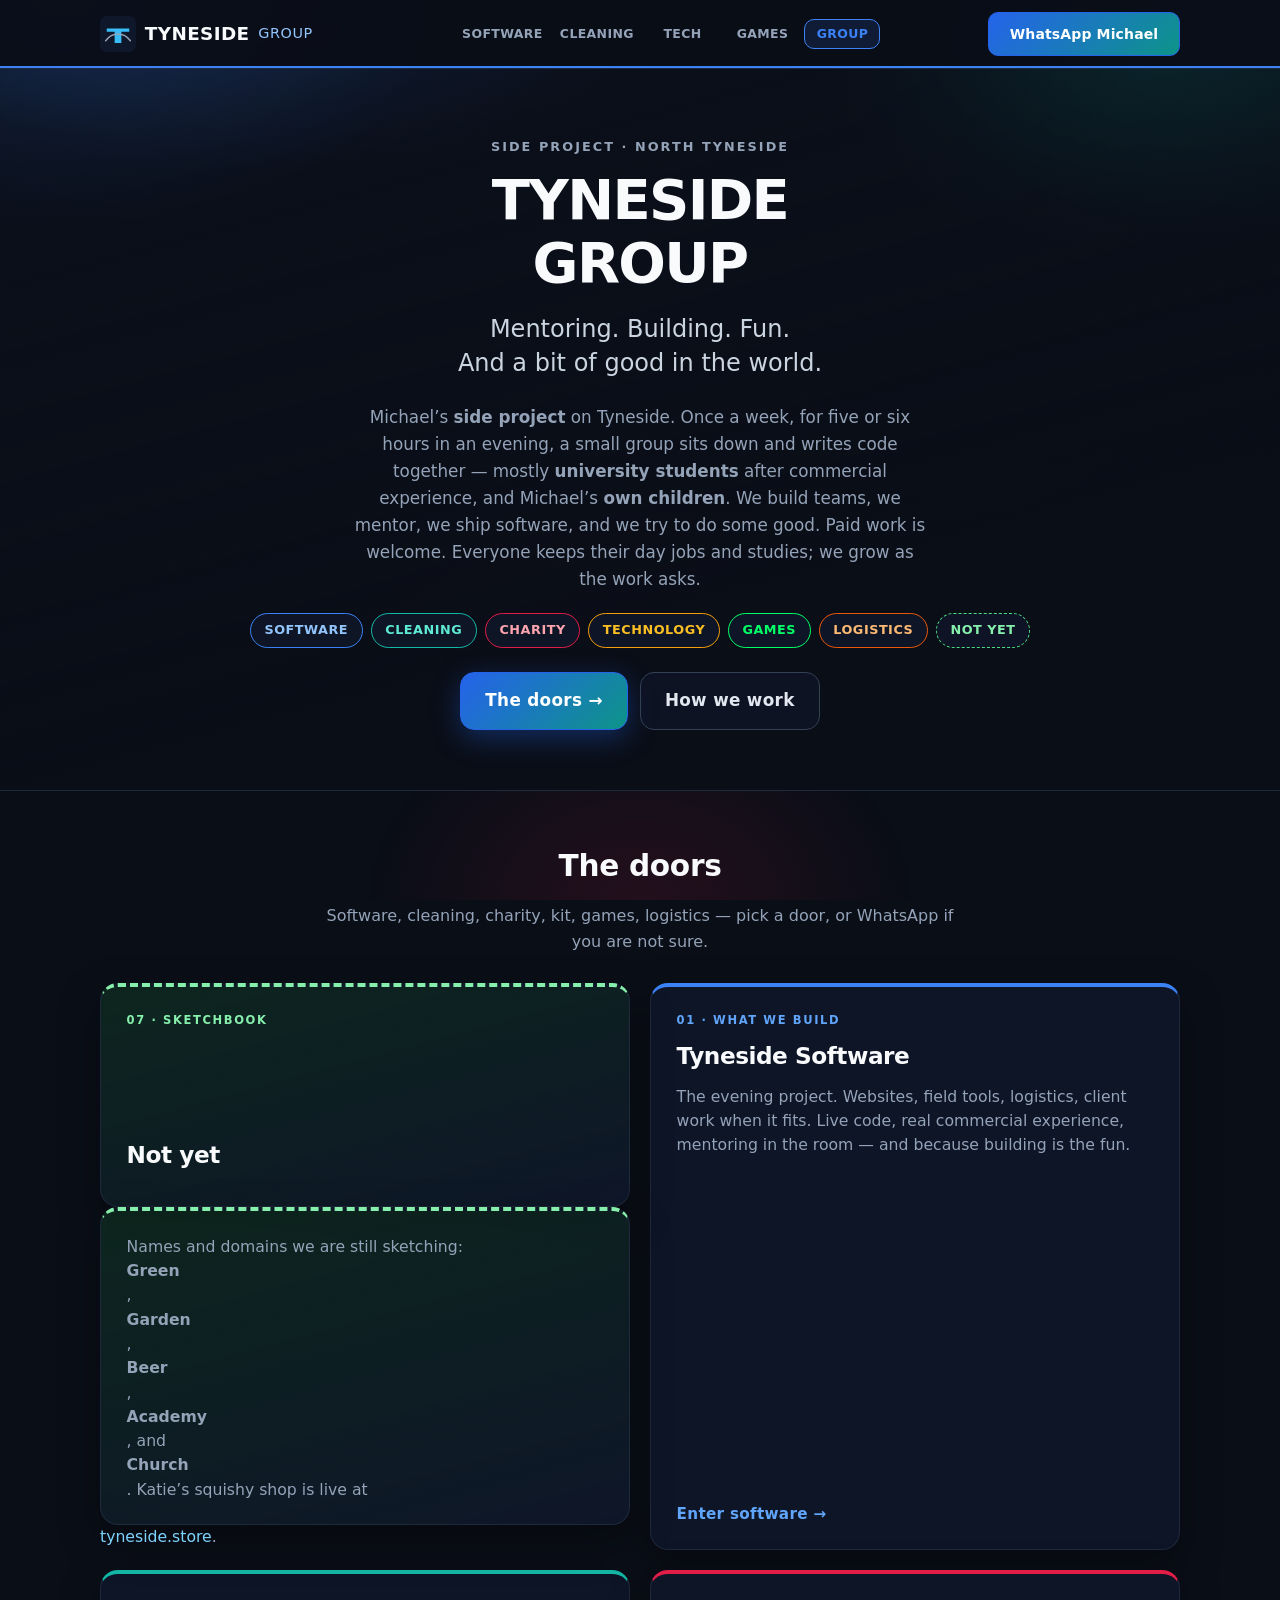
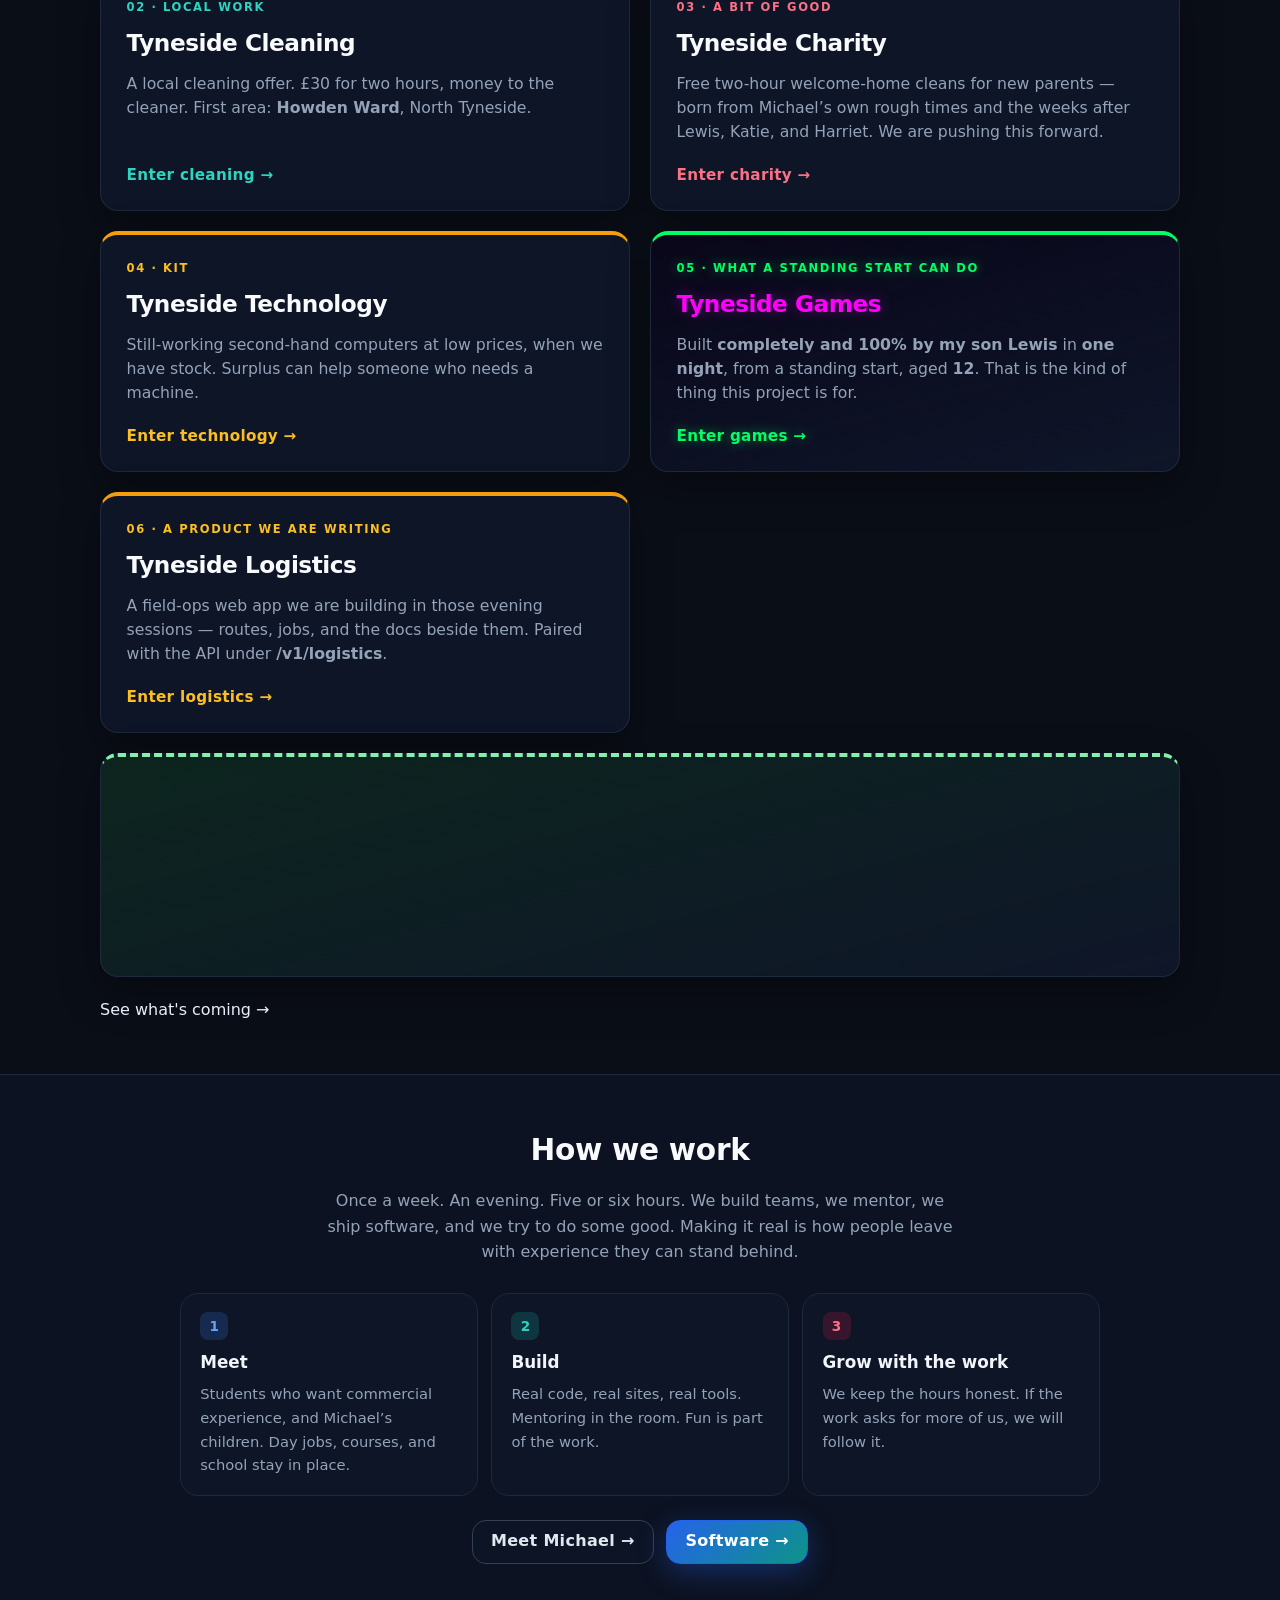
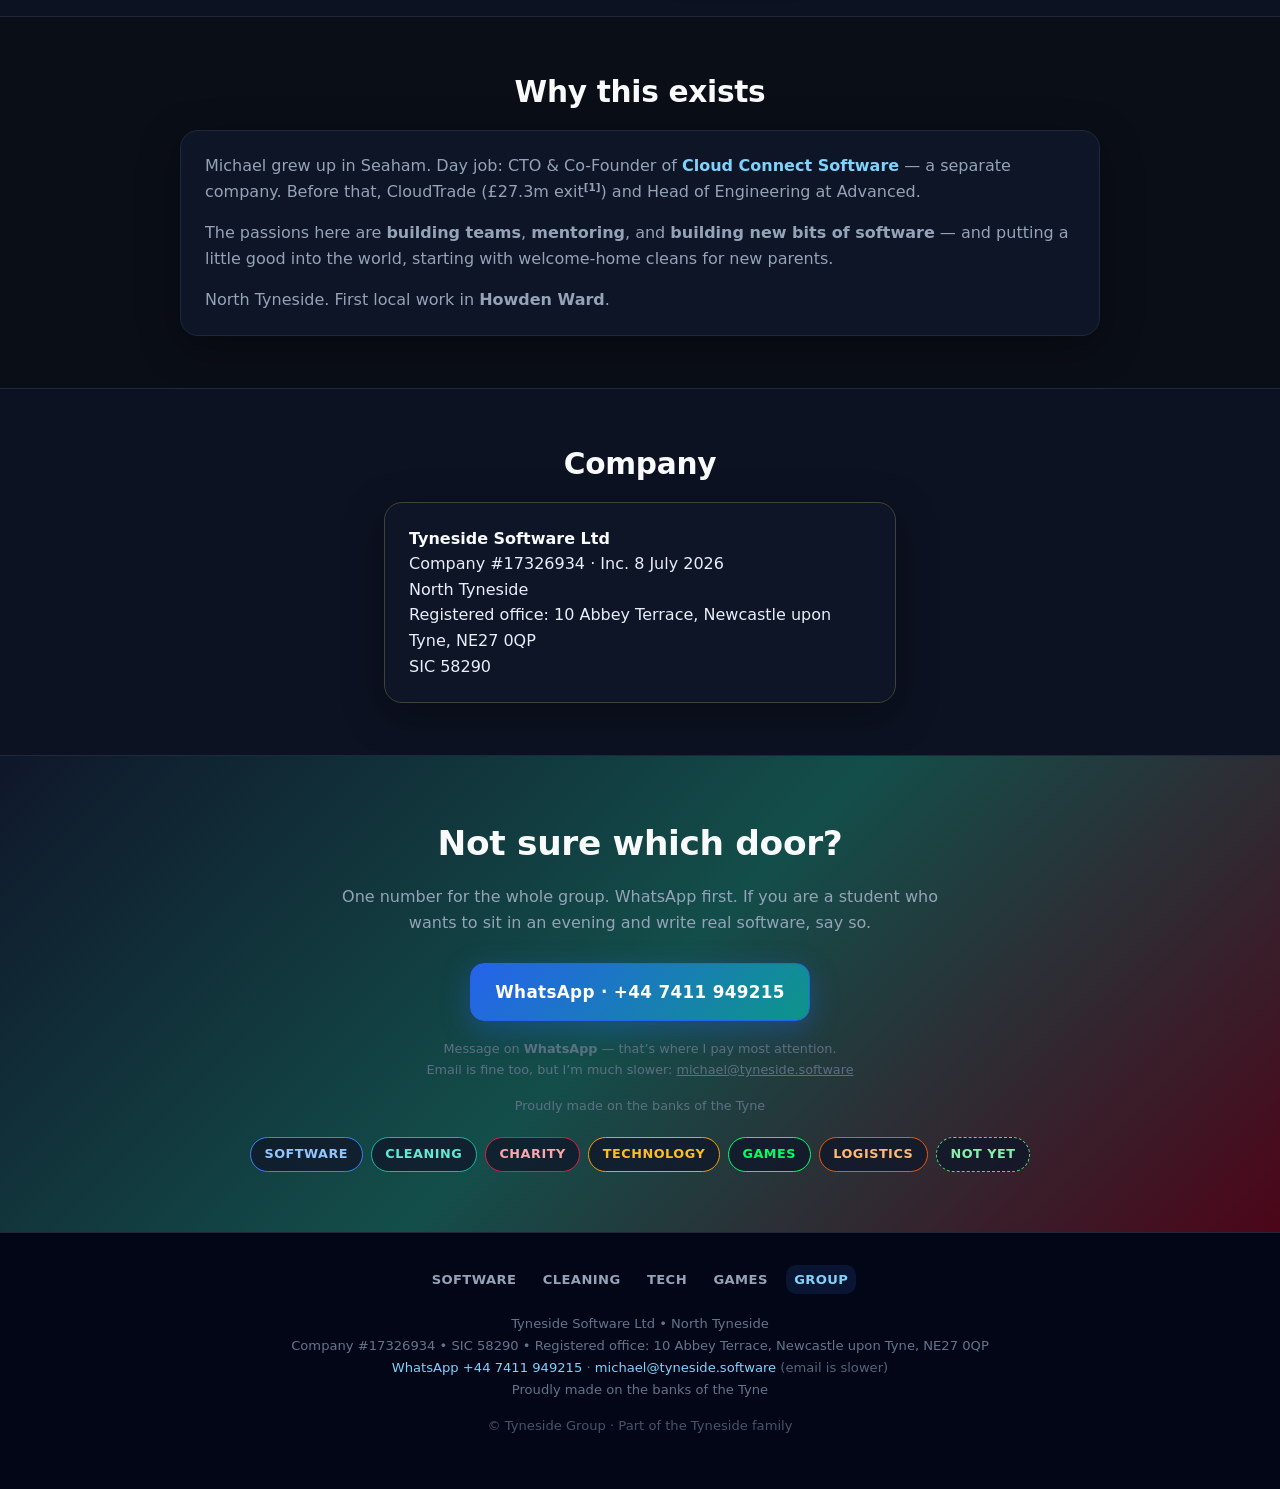
==== commit 5d812e0b: "Deploy from site-generator dc622d3" ====
--- a/index.html
+++ b/index.html
@@ -3,12 +3,12 @@
 <head>
   <meta charset="UTF-8">
   <meta name="viewport" content="width=device-width, initial-scale=1.0">
-  <title>Tyneside Group · Software, Cleaning, Charity &amp; Games</title>
-  <meta name="description" content="Main entrance to the Tyneside family: jobs engine software, volume cleaning, welcome-home charity, and games for coding practice — Howden Community Hub.">
+  <title>Tyneside Group · a side project on Tyneside</title>
+  <meta name="description" content="Michael&#39;s side project: once a week, an evening of five or six hours, writing code with university students and his children. Mentoring, building, fun — and a bit of good in the world.">
   <link rel="canonical" href="https://tyneside.group/">
   <link rel="icon" href="logo.svg" type="image/svg+xml">
-  <link rel="stylesheet" href="layout.css?v=20260904ac">
-  <link rel="stylesheet" href="themes.css?v=20260904ac">
+  <link rel="stylesheet" href="layout.css?v=20260911cv">
+  <link rel="stylesheet" href="themes.css?v=20260911cv">
 </head>
 <body class="site theme-group">
 
@@ -43,18 +43,18 @@
 </nav>
   <header class="hero">
     <div class="wrap">
-      <p class="hero-kicker">Main entrance · Howden Community Hub</p>
+      <p class="hero-kicker">Side project · North Tyneside</p>
       <h1>TYNESIDE<br>GROUP</h1>
       <p class="hero-tag">
-        One vision. Several doors.<br>
-        Jobs. Care. Kit. Practice.
+        Mentoring. Building. Fun.<br>
+        And a bit of good in the world.
       </p>
       <p class="hero-lead">
-        This is the front door to everything Michael is building on Tyneside:
-        a <strong>jobs engine</strong> in software, a <strong>volume cleaning</strong> business that pays people,
-        a <strong>charity</strong> that multiplies prosperity for new parents,
-        <strong>second-hand technology</strong> so people stay online —
-        and a <strong>games shelf</strong> that proves what a 12-year-old can build in one night.
+        Michael’s <strong>side project</strong> on Tyneside.
+        Once a week, for five or six hours in an evening, a small group sits down and writes code together —
+        mostly <strong>university students</strong> after commercial experience, and Michael’s <strong>own children</strong>.
+        We build teams, we mentor, we ship software, and we try to do some good.
+        Paid work is welcome. Everyone keeps their day jobs and studies; we grow as the work asks.
       </p>
       <div class="portal-strip" aria-label="Jump to a brand">
         <a class="portal-pill pill-software" href="https://tyneside.software/">Software</a>
@@ -66,30 +66,27 @@
         <a class="portal-pill pill-next" href="next.html">Not yet</a>
       </div>
       <div class="hero-actions" style="margin-top:1.5rem">
-        <a class="btn btn-fill btn-lg" href="#doors">Explore the family →</a>
-        <a class="btn btn-secondary btn-lg" href="#loop">How it fits together</a>
+        <a class="btn btn-fill btn-lg" href="#doors">The doors →</a>
+        <a class="btn btn-secondary btn-lg" href="#how">How we work</a>
       </div>
     </div>
   </header>
 
   <section class="section" id="doors">
     <div class="wrap-wide">
-      <h2>Choose your door</h2>
+      <h2>The doors</h2>
       <p class="lede">
-        Serious pillars — plus games that prove what newbies can ship.
-        Pick where you want to go; each site has its own look, same mission underneath.
+        Software, cleaning, charity, kit, games, logistics — pick a door, or WhatsApp if you are not sure.
       </p>
 
       <div class="portal-grid">
         <a class="portal-card portal-software" href="https://tyneside.software/">
           <div class="portal-card-main">
-            <p class="portal-kicker">01 · Jobs &amp; products</p>
+            <p class="portal-kicker">01 · What we build</p>
             <h3>Tyneside Software</h3>
             <p>
-              The jobs engine. Data, logistics, and field-services software —
-              plus websites and real client work that fund junior roles.
-              Everyone welcome; space to think differently. CVs are a core priority.
-              Start with passions in data &amp; logistics; take any problem great or small.
+              The evening project. Websites, field tools, logistics, client work when it fits.
+              Live code, real commercial experience, mentoring in the room — and because building is the fun.
             </p>
           </div>
           <span class="portal-go">Enter software →</span>
@@ -97,13 +94,11 @@
 
         <a class="portal-card portal-cleaning" href="https://tyneside.cleaning/">
           <div class="portal-card-main">
-            <p class="portal-kicker">02 · Volume &amp; reach</p>
+            <p class="portal-kicker">02 · Local work</p>
             <h3>Tyneside Cleaning</h3>
             <p>
-              Market sweet-spot packs (£30 / 2 hours) for maximum reach.
-              Every pound to cleaner fees — zero founder draw.
-              First area: <strong>Howden Ward</strong>, from Howden Community Hub.
-              Commercial wins can fund charity and grow the cycle.
+              A local cleaning offer. £30 for two hours, money to the cleaner.
+              First area: <strong>Howden Ward</strong>, North Tyneside.
             </p>
           </div>
           <span class="portal-go">Enter cleaning →</span>
@@ -111,14 +106,13 @@
 
         <a class="portal-card portal-charity" href="https://tyneside.charity/">
           <div class="portal-card-main">
-            <p class="portal-kicker">03 · Multiply impact</p>
+            <p class="portal-kicker">03 · A bit of good</p>
             <h3>Tyneside Charity</h3>
             <p>
               Free two-hour welcome-home cleans for new parents —
               born from Michael’s own rough times and the weeks after
               Lewis, Katie, and Harriet.
-              Not a one-off gift: cleaners get paid work, software gets proven,
-              prosperity multiplies. Starting Howden Ward (~150 births/yr est.).
+              We are pushing this forward.
             </p>
           </div>
           <span class="portal-go">Enter charity →</span>
@@ -126,13 +120,11 @@
 
         <a class="portal-card portal-technology" href="https://tyneside.technology/">
           <div class="portal-card-main">
-            <p class="portal-kicker">04 · Kit that works</p>
+            <p class="portal-kicker">04 · Kit</p>
             <h3>Tyneside Technology</h3>
             <p>
-              Still-working second-hand computers at low prices.
-              For-profit on purpose — surplus funds
-              <strong>appeals for free gear</strong> when the story warrants it.
-              Stay online for school, work, and life.
+              Still-working second-hand computers at low prices, when we have stock.
+              Surplus can help someone who needs a machine.
             </p>
           </div>
           <span class="portal-go">Enter technology →</span>
@@ -140,12 +132,12 @@
 
         <a class="portal-card portal-games" href="https://tyneside.games/">
           <div class="portal-card-main">
-            <p class="portal-kicker">05 · What newbies can do</p>
+            <p class="portal-kicker">05 · What a standing start can do</p>
             <h3>Tyneside Games</h3>
             <p>
               Built <strong>completely and 100% by my son Lewis</strong>
               in <strong>one night</strong>, from a standing start, aged <strong>12</strong>.
-              That is what I can teach newbies — real code, real games, real proof.
+              That is the kind of thing this project is for.
             </p>
           </div>
           <span class="portal-go">Enter games →</span>
@@ -153,12 +145,12 @@
 
         <a class="portal-card portal-logistics" href="https://logistics.tyneside.software/">
           <div class="portal-card-main">
-            <p class="portal-kicker">06 · Field ops product</p>
+            <p class="portal-kicker">06 · A product we are writing</p>
             <h3>Tyneside Logistics</h3>
             <p>
-              Dedicated logistics web app and project docs.
-              Routes, jobs, and field work — paired with the shared API under
-              <strong>/v1/logistics</strong>. Product UI still being built; docs track the work.
+              A field-ops web app we are building in those evening sessions —
+              routes, jobs, and the docs beside them.
+              Paired with the API under <strong>/v1/logistics</strong>.
             </p>
           </div>
           <span class="portal-go">Enter logistics →</span>
@@ -169,14 +161,11 @@
             <p class="portal-kicker">07 · Sketchbook</p>
             <h3>Not yet</h3>
             <p>
-              Doors that have a name and a domain, but are not live businesses.
-              Sketches so far:
+              Names and domains we are still sketching:
               <strong>Green</strong>, <strong>Garden</strong>,
-              <strong>Beer</strong> (Dynamite Valley + 2% to charity),
-              <strong>Academy</strong>, and <strong>Church</strong>.
+              <strong>Beer</strong>, <strong>Academy</strong>, and <strong>Church</strong>.
               Katie’s squishy shop is live at
               <a href="https://tyneside.store/">tyneside.store</a>.
-              We publish plans as we make them.
             </p>
           </div>
           <span class="portal-go">See what's coming →</span>
@@ -185,43 +174,42 @@
     </div>
   </section>
 
-  <section class="section section-alt" id="loop">
+  <section class="section section-alt" id="how">
     <div class="wrap">
-      <h2>How the three pillars work together</h2>
+      <h2>How we work</h2>
       <p class="lede">
-        One ecosystem. Cleaning creates volume and paid hours.
-        Charity multiplies care and demand. Software trains people and runs the ops.
-        Games prove what a standing start can become in one focused night.
+        Once a week. An evening. Five or six hours.
+        We build teams, we mentor, we ship software, and we try to do some good.
+        Making it real is how people leave with experience they can stand behind.
       </p>
       <div class="loop-row">
+        <div class="loop-step ls-soft">
+          <span class="n">1</span>
+          <h3>Meet</h3>
+          <p>
+            Students who want commercial experience, and Michael’s children.
+            Day jobs, courses, and school stay in place.
+          </p>
+        </div>
         <div class="loop-step ls-clean">
-          <span class="n">1</span>
-          <h3>Cleaning</h3>
+          <span class="n">2</span>
+          <h3>Build</h3>
           <p>
-            Volume work at market rates. Pay cleaners. Find commercial contracts.
-            Feed surplus and proof into charity and software.
+            Real code, real sites, real tools. Mentoring in the room.
+            Fun is part of the work.
           </p>
         </div>
         <div class="loop-step ls-charity">
-          <span class="n">2</span>
-          <h3>Charity</h3>
+          <span class="n">3</span>
+          <h3>Grow with the work</h3>
           <p>
-            Free welcome-home cleans for new parents. Paid cleaner hours.
-            The “why” that makes money multiply instead of disappear.
+            We keep the hours honest. If the work asks for more of us, we will follow it.
           </p>
         </div>
-        <div class="loop-step ls-soft">
-          <span class="n">3</span>
-          <h3>Software</h3>
-          <p>
-            Field services, data, websites, training on the job.
-            Jobs and strong CVs — expand wherever the work is.
-          </p>
-        </div>
       </div>
       <div class="btn-row" style="margin-top:1.5rem">
         <a class="btn btn-secondary" href="https://tyneside.software/about.html">Meet Michael →</a>
-        <a class="btn btn-fill" href="https://tyneside.software/#vision-jobs">Software vision →</a>
+        <a class="btn btn-fill" href="https://tyneside.software/">Software →</a>
       </div>
     </div>
   </section>
@@ -231,29 +219,25 @@
       <h2>Why this exists</h2>
       <div class="panel">
         <p style="margin-bottom:1rem">
-          Michael grew up in Seaham watching old industries go and too much reliance on subsidies.
-          Career path: CloudTrade (£27.3m exit<sup class="cite-refs" style="font-size:0.65em;font-weight:500;line-height:0;vertical-align:super"><a
+          Michael grew up in Seaham. Day job: CTO &amp; Co-Founder of
+          <a href="https://www.cloudconnectsoftware.com/" rel="noopener" target="_blank">Cloud Connect Software</a>
+          — a separate company. Before that, CloudTrade (£27.3m exit<sup class="cite-refs" style="font-size:0.65em;font-weight:500;line-height:0;vertical-align:super"><a
   href="https://grokipedia.com/page/CloudTrade_Technologies"
   rel="noopener" target="_blank"
   style="color:var(--muted);text-decoration:none"
-  title="Grokipedia: CloudTrade Technologies">[1]</a></sup>), Head of Engineering at Advanced,
-          CTO &amp; Co-Founder of <a href="https://www.cloudconnectsoftware.com/" rel="noopener" target="_blank">Cloud Connect Software</a>
-          (independent company — Michael’s salary as CTO there funds this dream).
+  title="Grokipedia: CloudTrade Technologies">[1]</a></sup>)
+          and Head of Engineering at Advanced.
         </p>
         <p style="margin-bottom:1rem">
-          The goal is bigger than another exit: <strong>jobs and capability on Tyneside</strong> —
-          for people entering work, for neurodivergent minds that need space to think differently,
-          and for families who just need two hours of peace after a baby arrives.
+          The passions here are
+          <strong>building teams</strong>, <strong>mentoring</strong>, and
+          <strong>building new bits of software</strong> — and putting a little good into the world,
+          starting with welcome-home cleans for new parents.
         </p>
         <p style="margin:0">
-          Based at <strong>Howden Community Hub</strong>. First service area:
-          <strong>Howden Ward</strong>. Then the next ward — as far as it keeps working.
+          North Tyneside. First local work in <strong>Howden Ward</strong>.
         </p>
       </div>
-      <blockquote class="quote" style="margin-top:1.25rem">
-        “You have a real story… you want to share and give back.”
-        <footer>— Julie Marriott, CEO Family Gateway</footer>
-      </blockquote>
     </div>
   </section>
 
@@ -264,7 +248,7 @@
         <p style="margin:0;color:var(--text)">
           <strong style="color:var(--heading)">Tyneside Software Ltd</strong><br>
           Company #17326934 · Inc. 8 July 2026<br>
-          Based at <strong>Howden Community Hub</strong>, North Tyneside<br>
+          North Tyneside<br>
           Registered office: 10 Abbey Terrace, Newcastle upon Tyne, NE27 0QP<br>
           SIC 58290
         </p>
@@ -276,8 +260,8 @@
     <div class="wrap">
       <h2>Not sure which door?</h2>
       <p class="lede">
-        One number for the whole group — software, cleaning, charity, technology, games, or Cloud Connect introductions.
-        WhatsApp first.
+        One number for the whole group. WhatsApp first.
+        If you are a student who wants to sit in an evening and write real software, say so.
       </p>
 <a class="btn btn-fill btn-lg" href="https://wa.me/447411949215" rel="noopener" target="_blank">
   WhatsApp · +44 7411 949215
@@ -287,7 +271,7 @@
   Email is fine too, but I’m much slower:
   <a href="mailto:michael@tyneside.software">michael@tyneside.software</a>
 </p>      <p class="hero-meta" style="margin-top:1rem">
-        Coffee at Howden Community Hub · Proudly made on the banks of the Tyne
+        Proudly made on the banks of the Tyne
       </p>
       <div class="portal-strip" style="margin-top:1.25rem">
         <a class="portal-pill pill-software" href="https://tyneside.software/">Software</a>
@@ -310,7 +294,7 @@
       <a href="https://tyneside.group/" class="is-current">GROUP</a>
   </div>
   <p class="legal">
-    Tyneside Software Ltd • Based at <strong>Howden Community Hub</strong>, North Tyneside<br>
+    Tyneside Software Ltd • North Tyneside<br>
     Company #17326934 • SIC 58290 • Registered office: 10 Abbey Terrace, Newcastle upon Tyne, NE27 0QP<br>
     <a href="https://wa.me/447411949215" rel="noopener" target="_blank">WhatsApp +44 7411 949215</a>
     · <a href="mailto:michael@tyneside.software">michael@tyneside.software</a>
--- a/layout.css
+++ b/layout.css
@@ -440,6 +440,68 @@
   text-decoration: underline;
 }
 
+/* Quiet CV link on the software homepage — present for crawlers, easy to miss. */
+a.quiet-cv {
+  opacity: 0.32;
+  text-decoration: none;
+  font-size: 0.72em;
+  letter-spacing: 0.04em;
+}
+a.quiet-cv:hover,
+a.quiet-cv:focus {
+  opacity: 0.85;
+  text-decoration: underline;
+}
+
+.cv-hero h1 {
+  letter-spacing: 0.04em;
+}
+
+.cv-role {
+  margin-bottom: 1.15rem;
+}
+
+.cv-role-head {
+  display: flex;
+  flex-wrap: wrap;
+  justify-content: space-between;
+  gap: 0.35rem 1.25rem;
+  align-items: baseline;
+  margin-bottom: 0.65rem;
+}
+
+.cv-role-head h3 {
+  margin: 0;
+}
+
+.cv-org {
+  margin: 0.2rem 0 0;
+  color: var(--muted);
+}
+
+.cv-dates {
+  margin: 0;
+  font-size: 0.88rem;
+  color: var(--muted);
+  white-space: nowrap;
+}
+
+@media print {
+  .site-nav,
+  .site-footer,
+  .nav-cta,
+  .hero-actions,
+  .btn {
+    display: none !important;
+  }
+  .hero {
+    padding-top: 0;
+  }
+  a[href]::after {
+    content: none !important;
+  }
+}
+
 /* —— SECTIONS —— */
 .section {
   padding: 3.25rem 0;
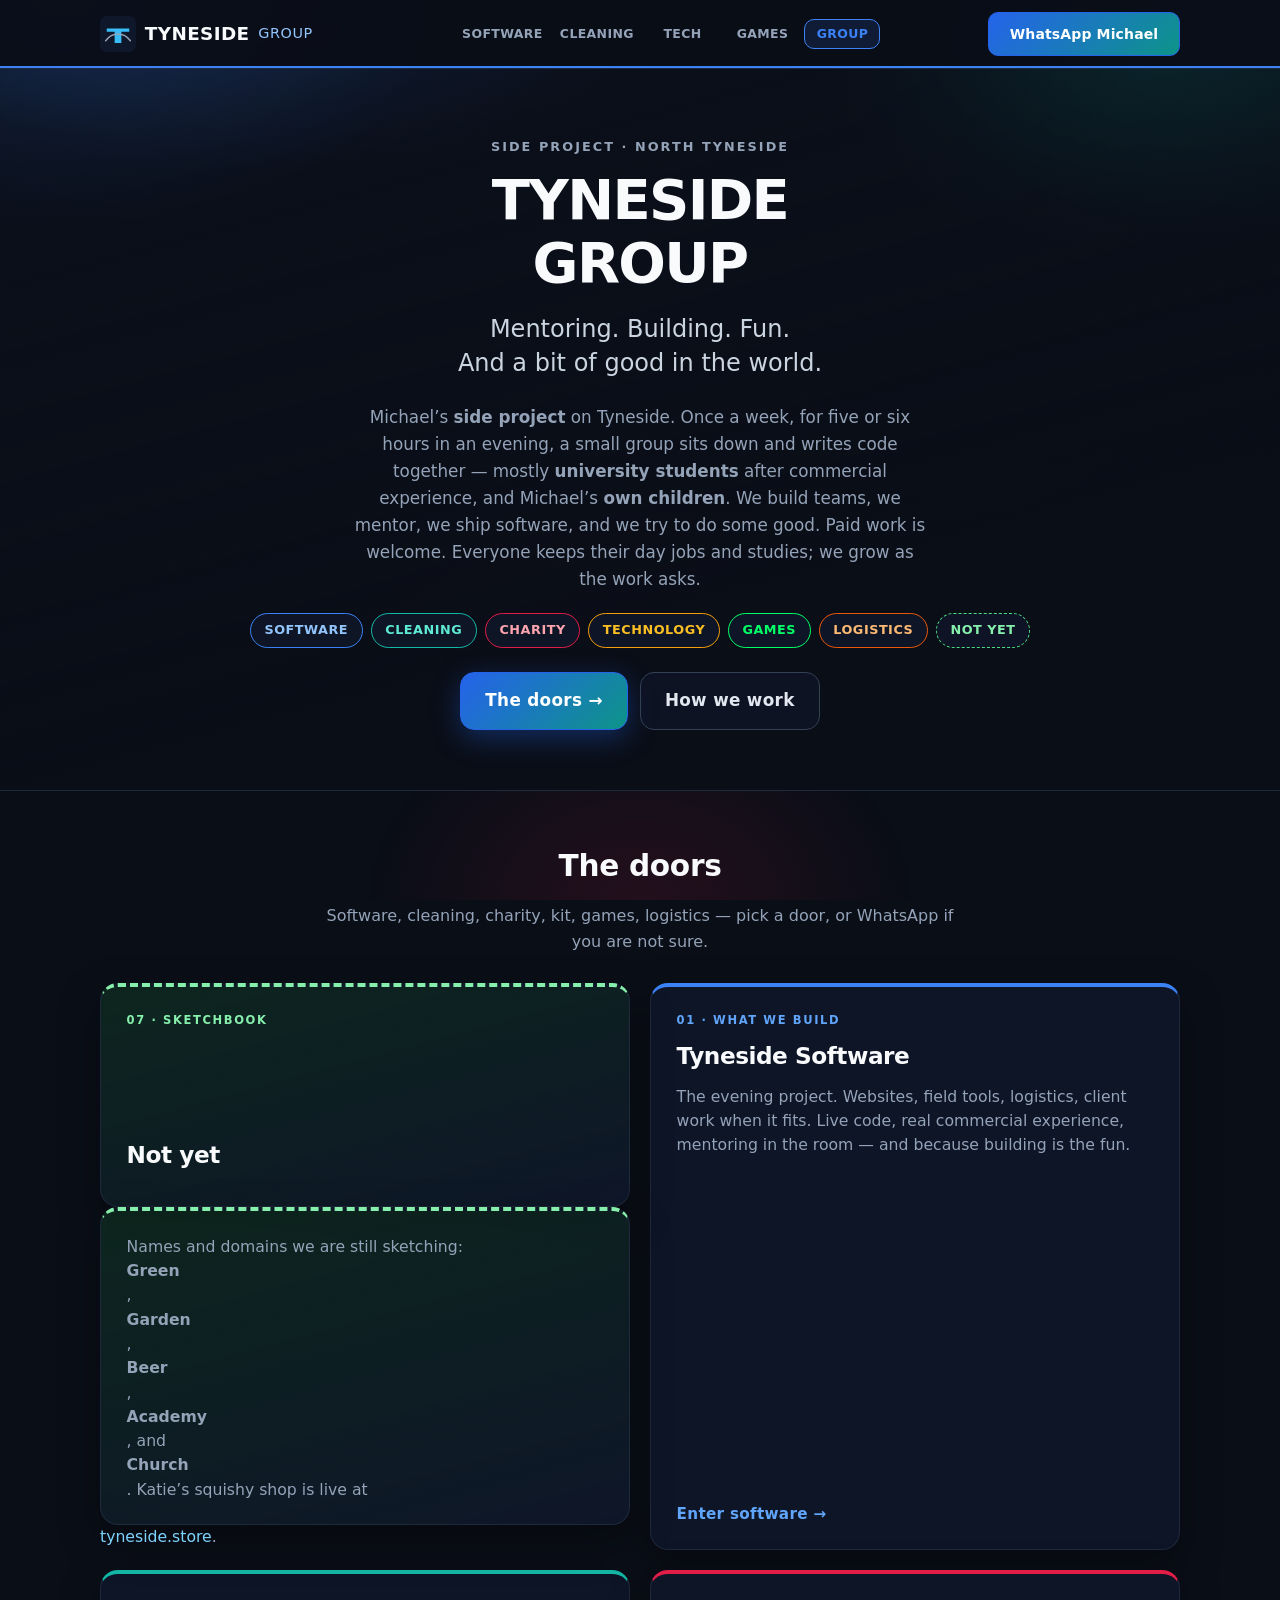
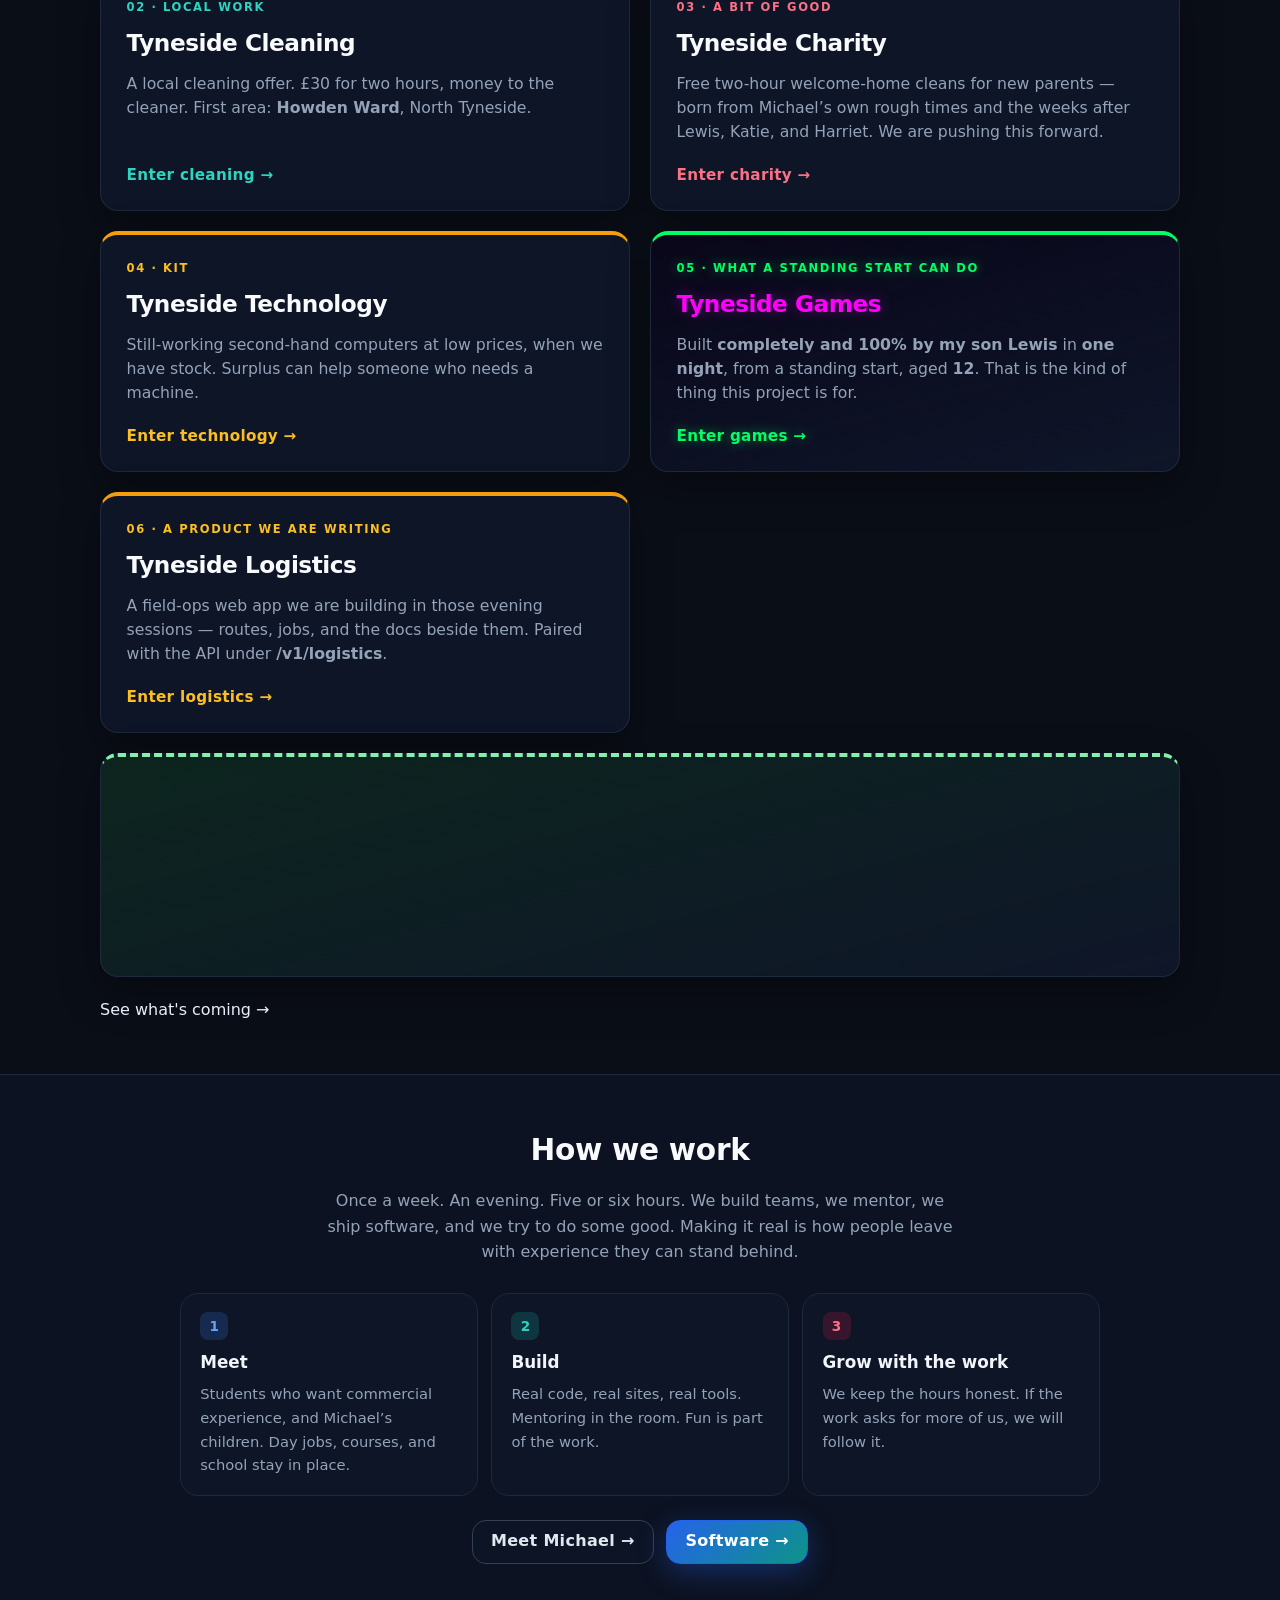
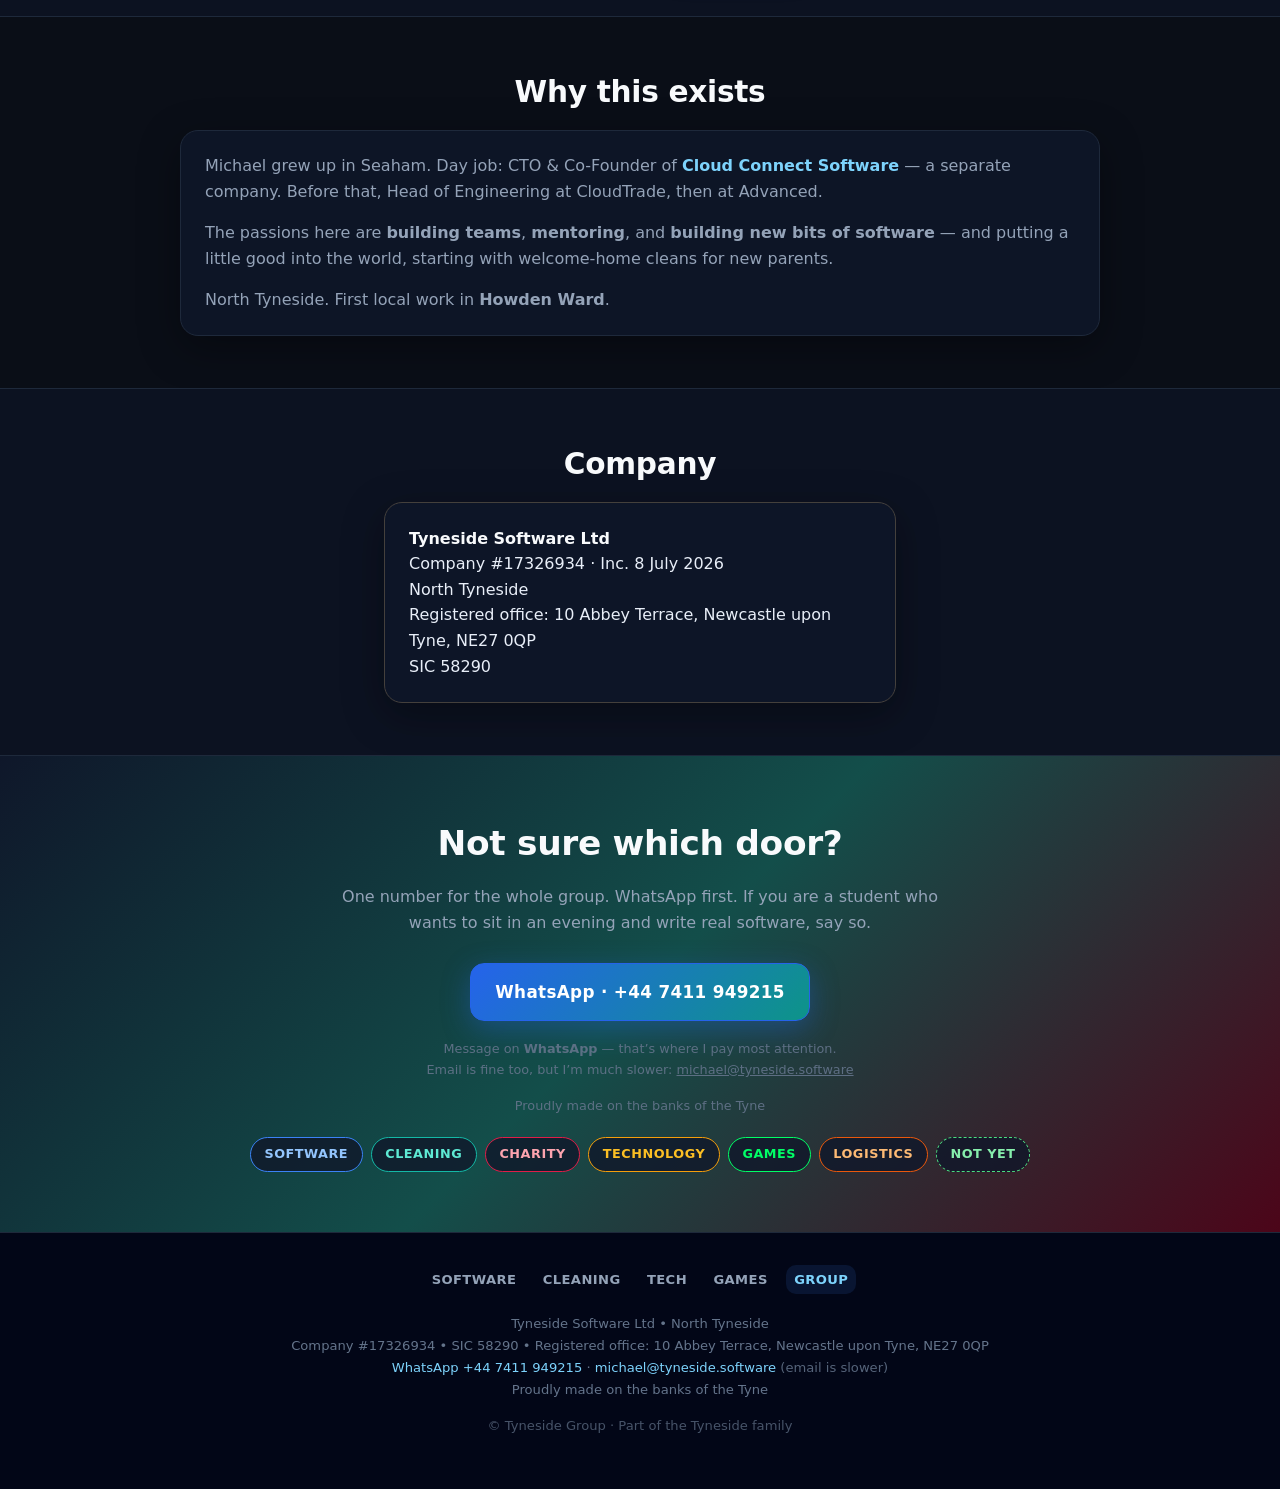
==== commit 8ca15e71: "Deploy from site-generator 4e88515" ====
--- a/index.html
+++ b/index.html
@@ -7,8 +7,8 @@
   <meta name="description" content="Michael&#39;s side project: once a week, an evening of five or six hours, writing code with university students and his children. Mentoring, building, fun — and a bit of good in the world.">
   <link rel="canonical" href="https://tyneside.group/">
   <link rel="icon" href="logo.svg" type="image/svg+xml">
-  <link rel="stylesheet" href="layout.css?v=20260911cv">
-  <link rel="stylesheet" href="themes.css?v=20260911cv">
+  <link rel="stylesheet" href="layout.css?v=20260911cv2">
+  <link rel="stylesheet" href="themes.css?v=20260911cv2">
 </head>
 <body class="site theme-group">
 
@@ -221,12 +221,8 @@
         <p style="margin-bottom:1rem">
           Michael grew up in Seaham. Day job: CTO &amp; Co-Founder of
           <a href="https://www.cloudconnectsoftware.com/" rel="noopener" target="_blank">Cloud Connect Software</a>
-          — a separate company. Before that, CloudTrade (£27.3m exit<sup class="cite-refs" style="font-size:0.65em;font-weight:500;line-height:0;vertical-align:super"><a
-  href="https://grokipedia.com/page/CloudTrade_Technologies"
-  rel="noopener" target="_blank"
-  style="color:var(--muted);text-decoration:none"
-  title="Grokipedia: CloudTrade Technologies">[1]</a></sup>)
-          and Head of Engineering at Advanced.
+          — a separate company. Before that, Head of Engineering at CloudTrade,
+          then at Advanced.
         </p>
         <p style="margin-bottom:1rem">
           The passions here are
--- a/layout.css
+++ b/layout.css
@@ -458,7 +458,13 @@
 }
 
 .cv-role {
-  margin-bottom: 1.15rem;
+  padding: 1.15rem 0;
+  border-bottom: 1px solid var(--border, rgba(0, 0, 0, 0.12));
+}
+
+.cv-role:last-child {
+  border-bottom: none;
+  padding-bottom: 0;
 }
 
 .cv-role-head {
@@ -467,11 +473,11 @@
   justify-content: space-between;
   gap: 0.35rem 1.25rem;
   align-items: baseline;
-  margin-bottom: 0.65rem;
 }
 
 .cv-role-head h3 {
   margin: 0;
+  font-size: 1.1rem;
 }
 
 .cv-org {
@@ -484,6 +490,16 @@
   font-size: 0.88rem;
   color: var(--muted);
   white-space: nowrap;
+}
+
+.cv-role ul {
+  margin: 0.65rem 0 0;
+  padding: 0 0 0 1.15rem;
+  color: var(--text);
+}
+
+.cv-role li {
+  margin: 0.3rem 0;
 }
 
 @media print {
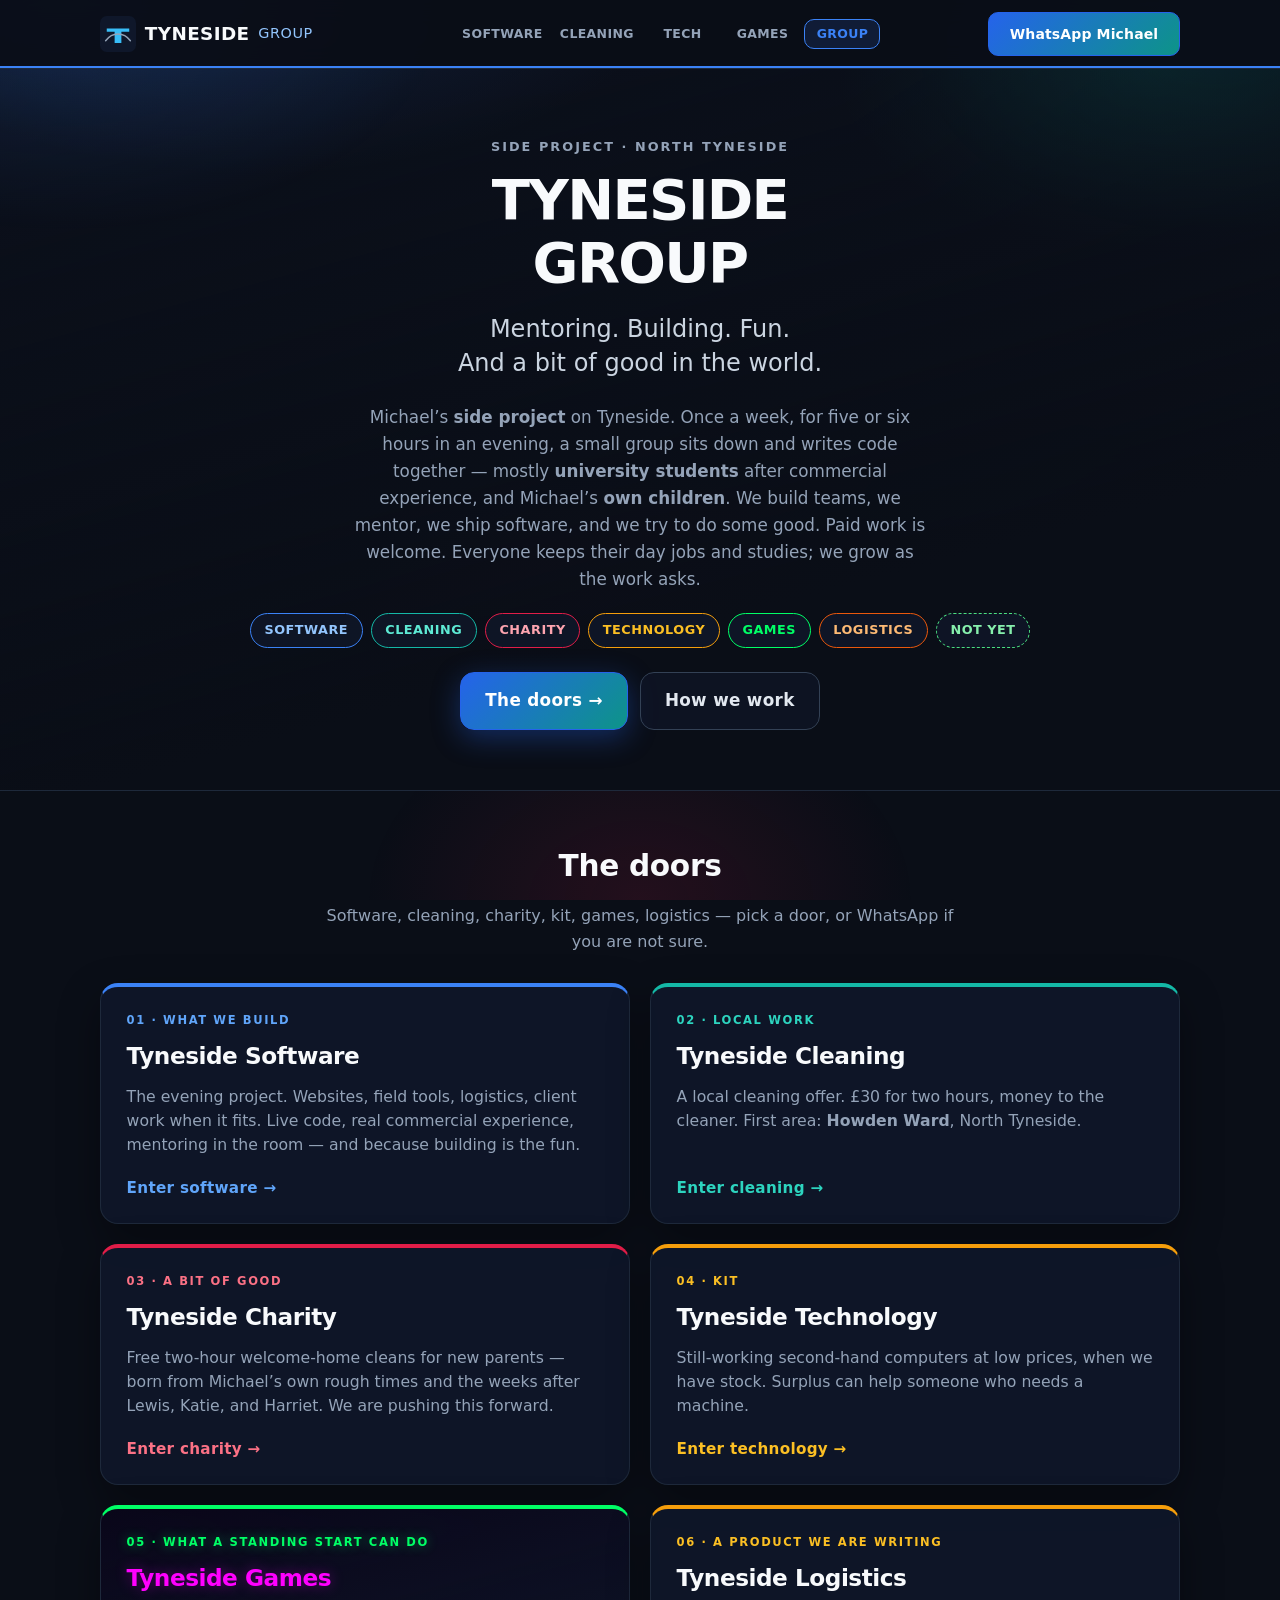
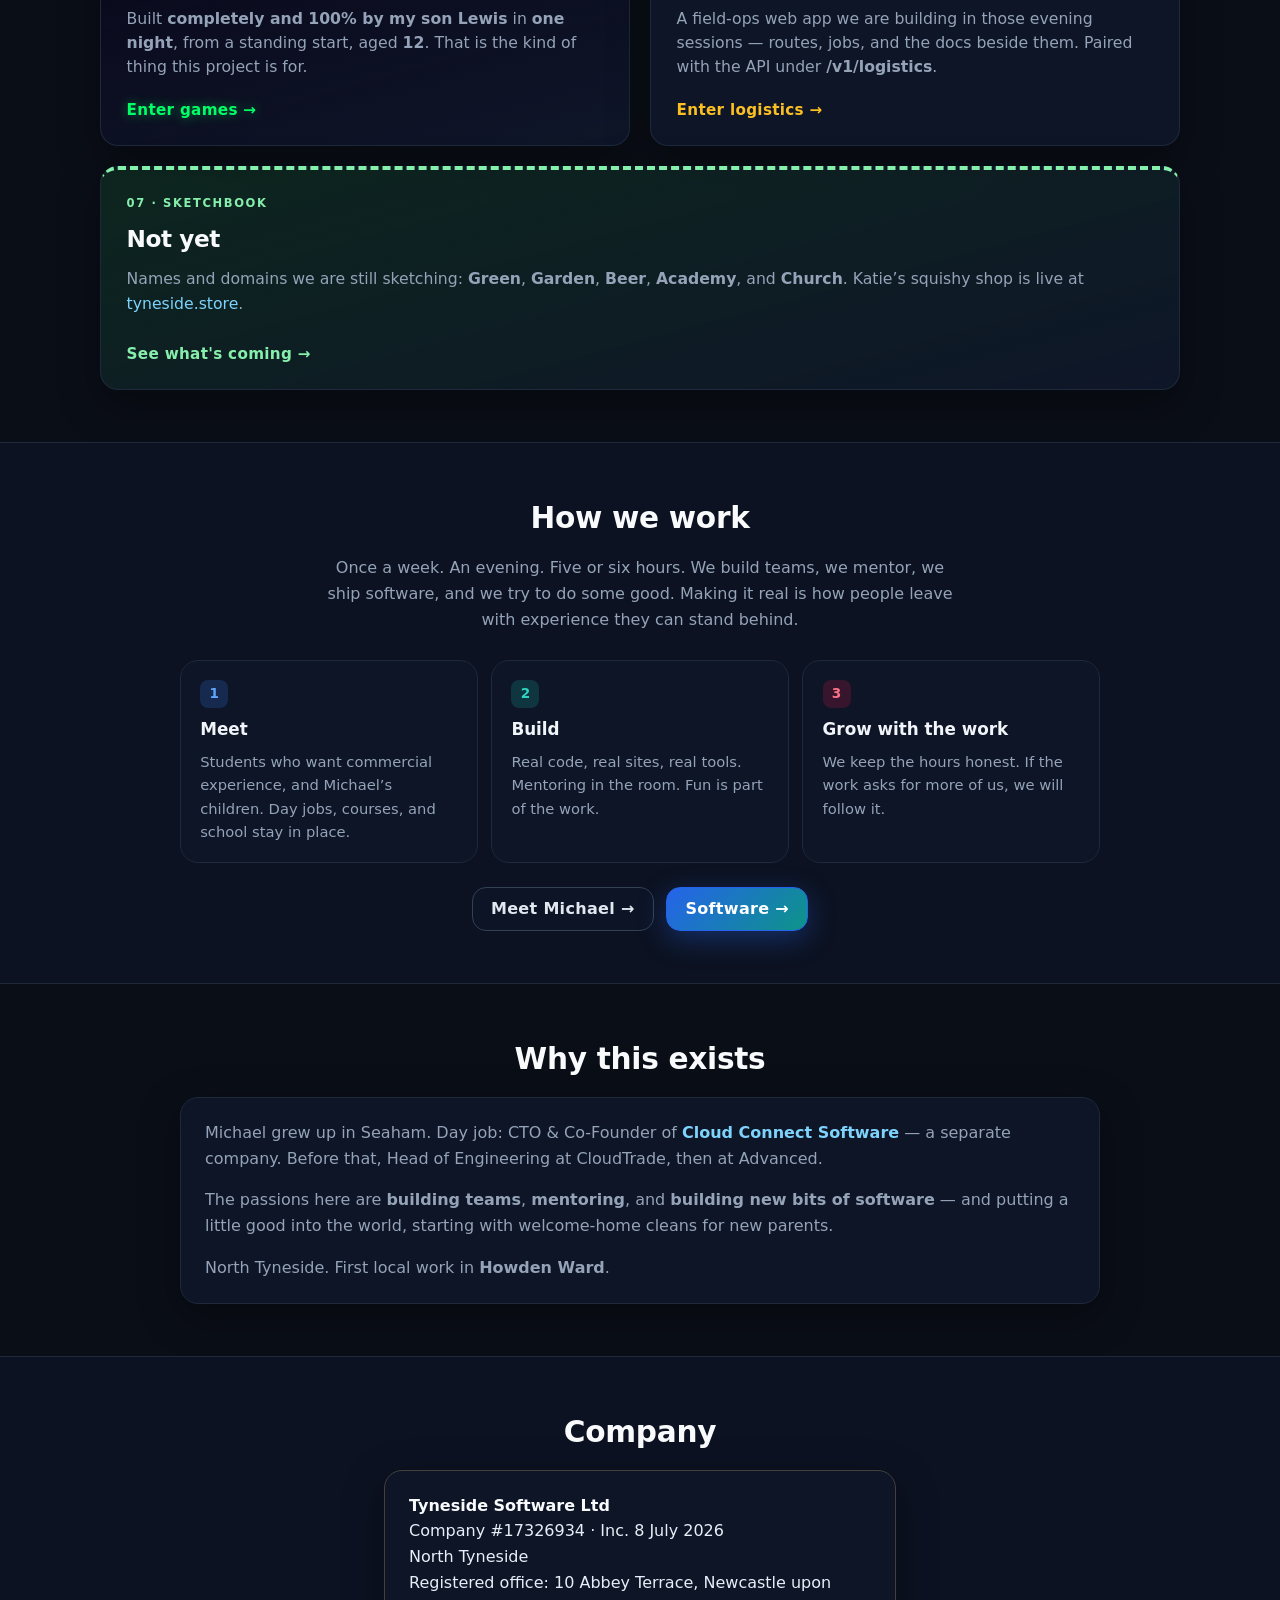
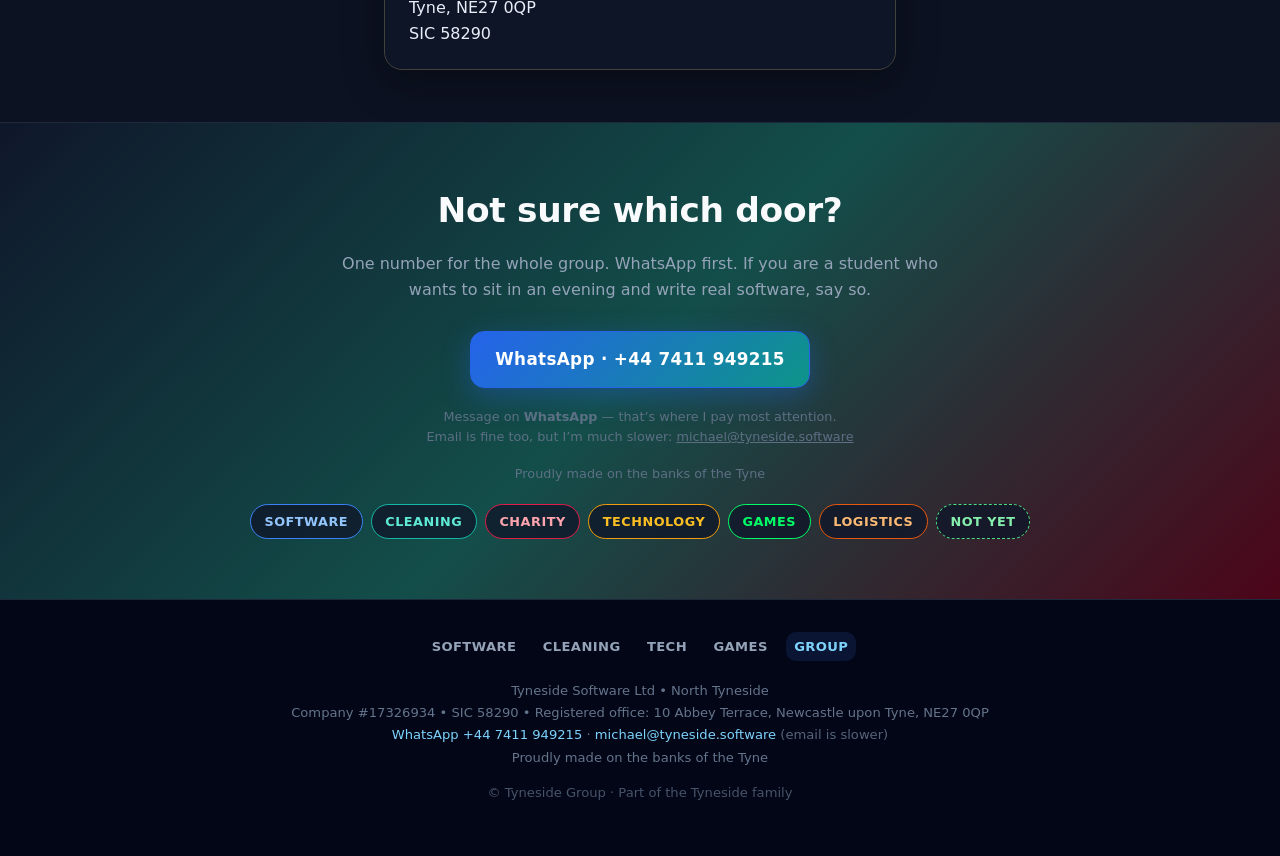
==== commit 1d3693a7: "Deploy from site-generator 189c014" ====
--- a/index.html
+++ b/index.html
@@ -7,8 +7,8 @@
   <meta name="description" content="Michael&#39;s side project: once a week, an evening of five or six hours, writing code with university students and his children. Mentoring, building, fun — and a bit of good in the world.">
   <link rel="canonical" href="https://tyneside.group/">
   <link rel="icon" href="logo.svg" type="image/svg+xml">
-  <link rel="stylesheet" href="layout.css?v=20260911cv2">
-  <link rel="stylesheet" href="themes.css?v=20260911cv2">
+  <link rel="stylesheet" href="layout.css?v=20260914group">
+  <link rel="stylesheet" href="themes.css?v=20260914group">
 </head>
 <body class="site theme-group">
 
@@ -156,7 +156,7 @@
           <span class="portal-go">Enter logistics →</span>
         </a>
 
-        <a class="portal-card portal-next" href="next.html">
+        <article class="portal-card portal-next">
           <div class="portal-card-main">
             <p class="portal-kicker">07 · Sketchbook</p>
             <h3>Not yet</h3>
@@ -168,8 +168,8 @@
               <a href="https://tyneside.store/">tyneside.store</a>.
             </p>
           </div>
-          <span class="portal-go">See what's coming →</span>
-        </a>
+          <a class="portal-go" href="next.html">See what's coming →</a>
+        </article>
       </div>
     </div>
   </section>
--- a/themes.css
+++ b/themes.css
@@ -652,6 +652,7 @@
   Row 2 (auto) is the CTA on the bottom edge. No content can “drop” mid-card.
 */
 .theme-group .portal-card {
+  position: relative;
   display: grid;
   grid-template-rows: 1fr auto;
   align-content: stretch;
@@ -712,6 +713,19 @@
   font-weight: 700;
   font-size: 0.95rem;
   letter-spacing: 0.02em;
+}
+
+/* When the card is an article (needed for an inner link), the CTA
+   stretches over the card. Inner links sit above that overlay. */
+.theme-group .portal-card > a.portal-go::after {
+  content: "";
+  position: absolute;
+  inset: 0;
+  z-index: 1;
+}
+.theme-group .portal-card-main a {
+  position: relative;
+  z-index: 2;
 }
 
 .theme-group .portal-card.portal-software {
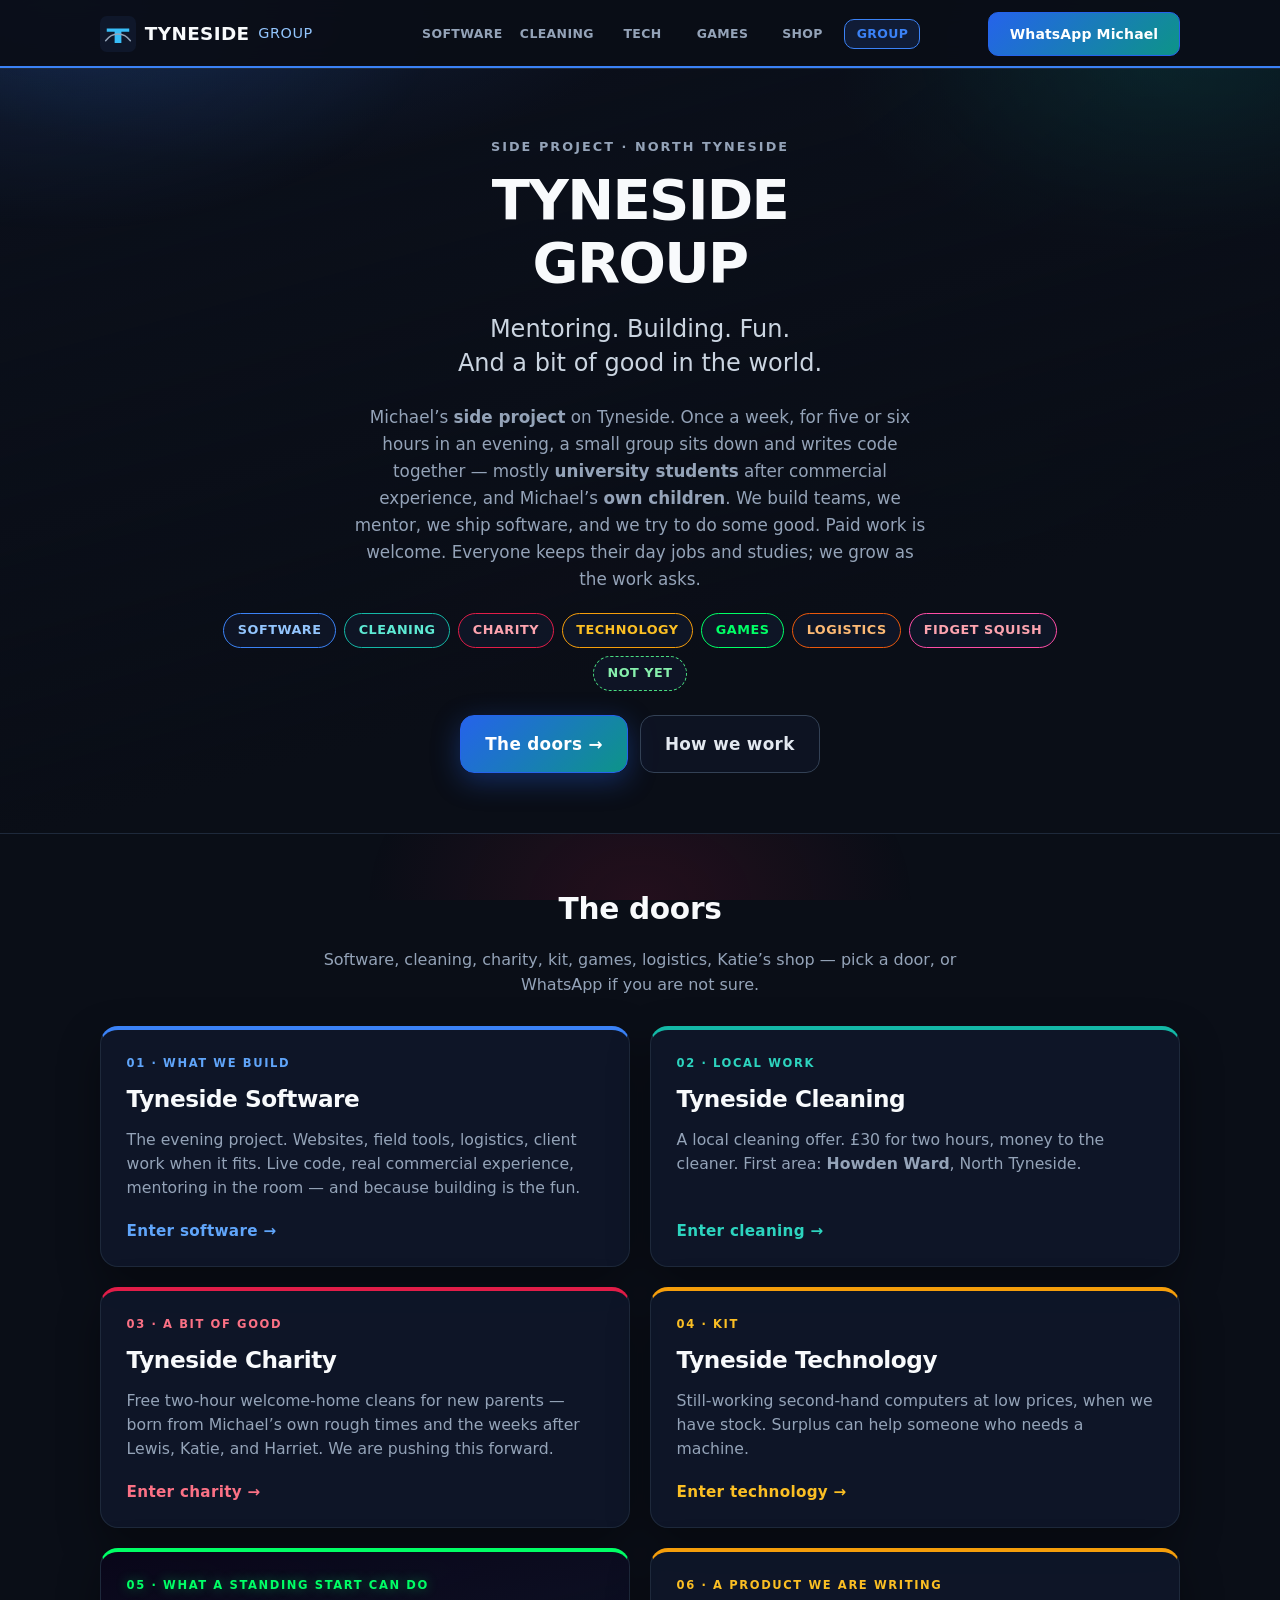
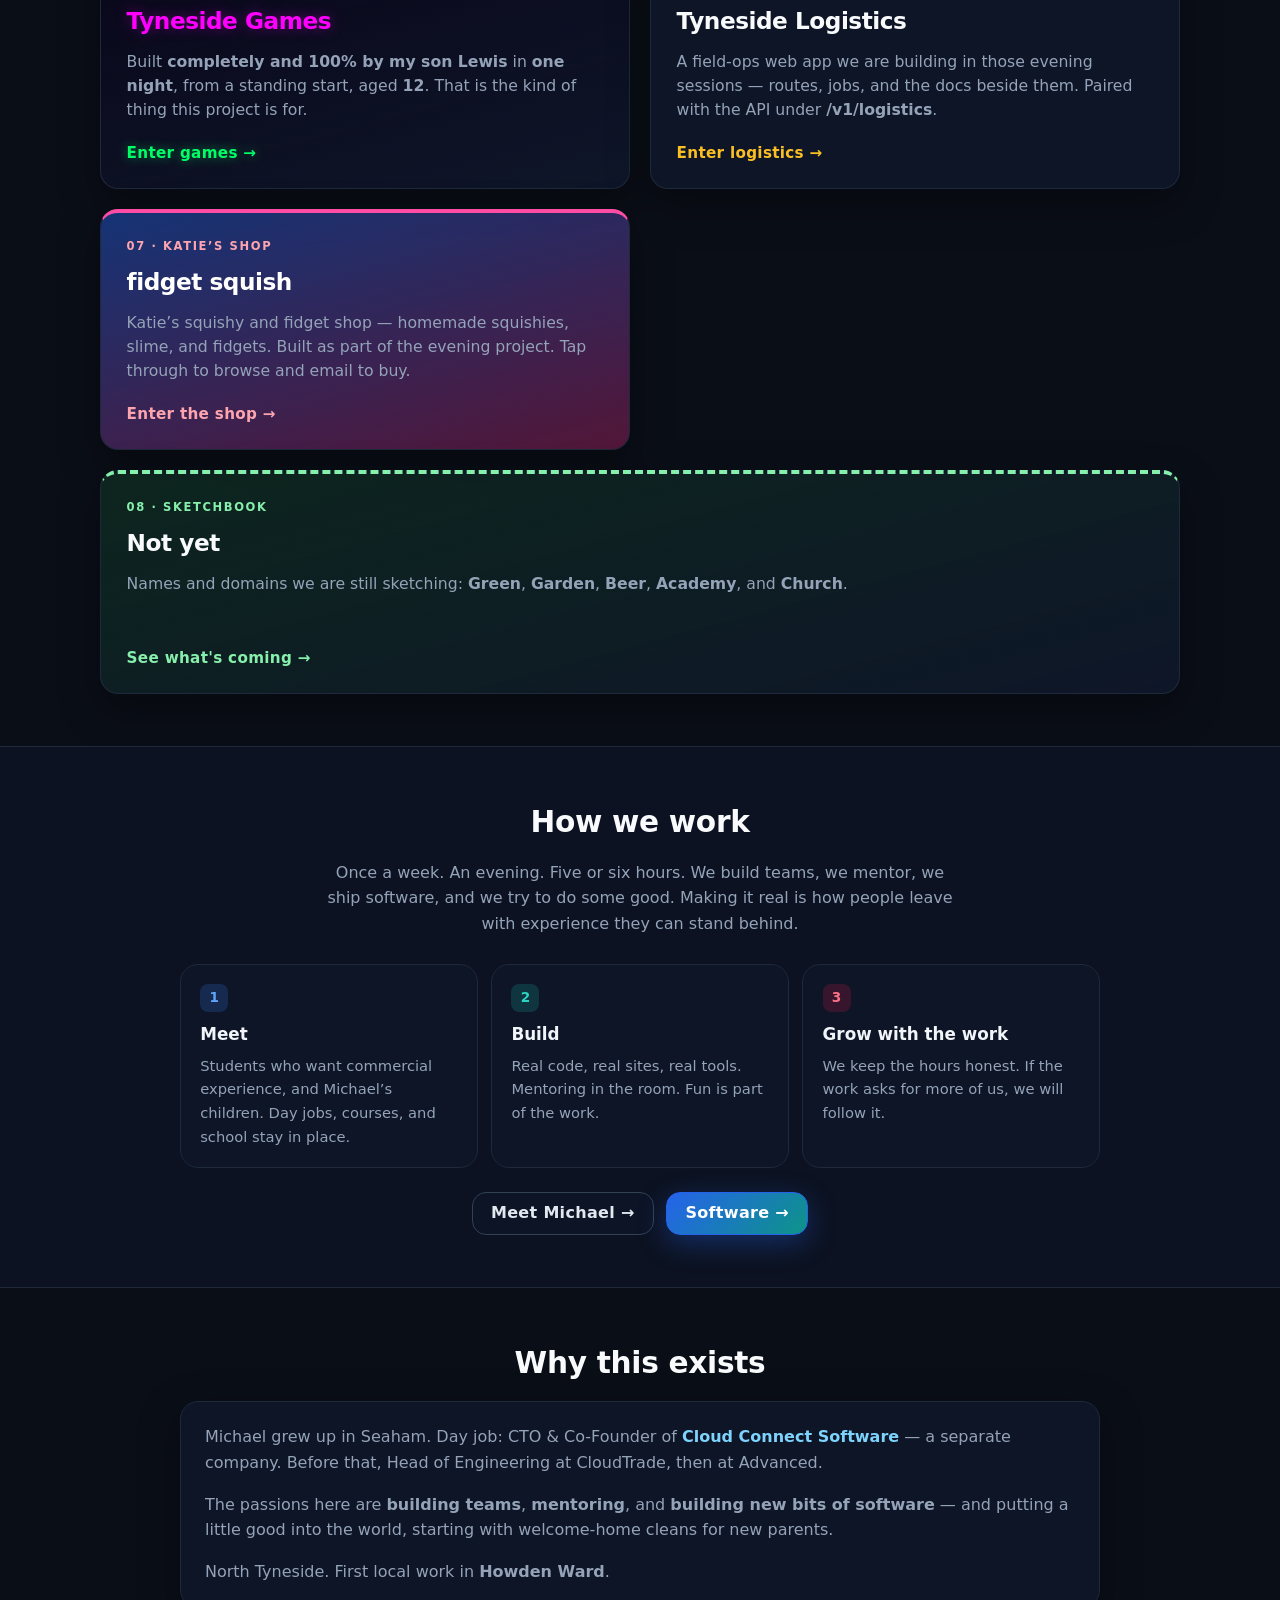
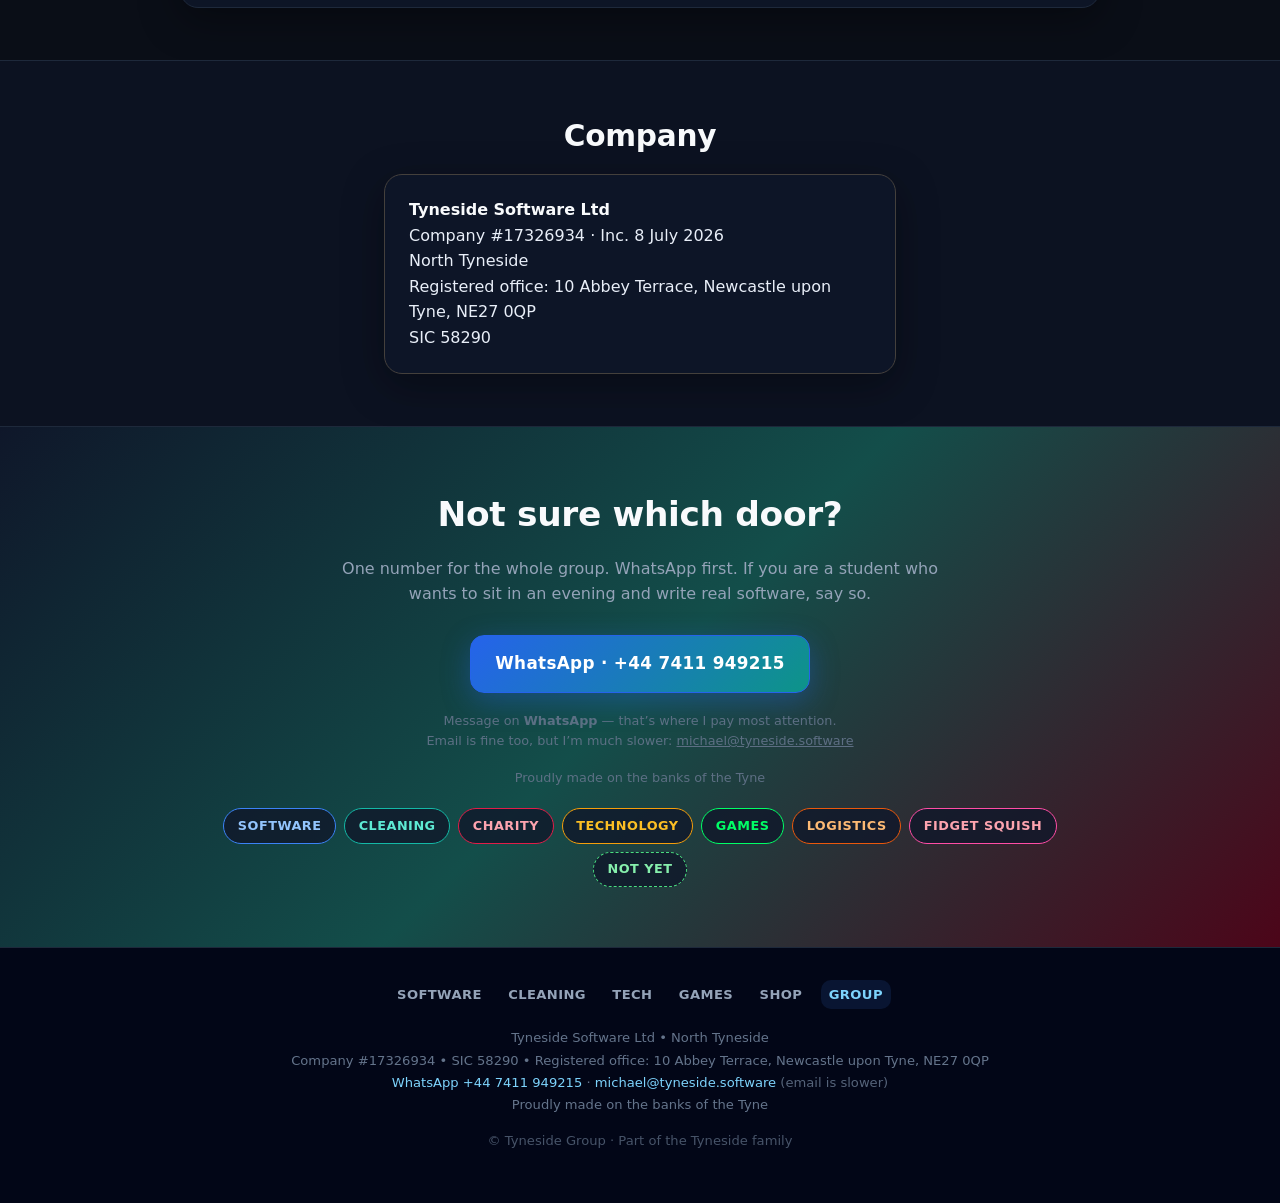
==== commit 5ecfcafb: "Add Katie's fidget squish shop as a live door." ====
--- a/index.html
+++ b/index.html
@@ -7,8 +7,8 @@
   <meta name="description" content="Michael&#39;s side project: once a week, an evening of five or six hours, writing code with university students and his children. Mentoring, building, fun — and a bit of good in the world.">
   <link rel="canonical" href="https://tyneside.group/">
   <link rel="icon" href="logo.svg" type="image/svg+xml">
-  <link rel="stylesheet" href="layout.css?v=20260914group">
-  <link rel="stylesheet" href="themes.css?v=20260914group">
+  <link rel="stylesheet" href="layout.css?v=20260919shop">
+  <link rel="stylesheet" href="themes.css?v=20260919shop">
 </head>
 <body class="site theme-group">
 
@@ -32,6 +32,9 @@
           <a href="https://tyneside.games/"
              class=""
 >GAMES</a>
+          <a href="https://hackathon.tyneside.software/katie/"
+             class=""
+>SHOP</a>
           <a href="https://tyneside.group/"
              class="is-current"
 aria-current="page">GROUP</a>
@@ -63,6 +66,7 @@
         <a class="portal-pill pill-technology" href="https://tyneside.technology/">Technology</a>
         <a class="portal-pill pill-games" href="https://tyneside.games/">Games</a>
         <a class="portal-pill pill-logistics" href="https://logistics.tyneside.software/">Logistics</a>
+        <a class="portal-pill pill-shop" href="https://hackathon.tyneside.software/katie/">Fidget squish</a>
         <a class="portal-pill pill-next" href="next.html">Not yet</a>
       </div>
       <div class="hero-actions" style="margin-top:1.5rem">
@@ -76,7 +80,7 @@
     <div class="wrap-wide">
       <h2>The doors</h2>
       <p class="lede">
-        Software, cleaning, charity, kit, games, logistics — pick a door, or WhatsApp if you are not sure.
+        Software, cleaning, charity, kit, games, logistics, Katie’s shop — pick a door, or WhatsApp if you are not sure.
       </p>
 
       <div class="portal-grid">
@@ -156,16 +160,26 @@
           <span class="portal-go">Enter logistics →</span>
         </a>
 
+        <a class="portal-card portal-shop" href="https://hackathon.tyneside.software/katie/">
+          <div class="portal-card-main">
+            <p class="portal-kicker">07 · Katie’s shop</p>
+            <h3>fidget squish</h3>
+            <p>
+              Katie’s squishy and fidget shop — homemade squishies, slime, and fidgets.
+              Built as part of the evening project. Tap through to browse and email to buy.
+            </p>
+          </div>
+          <span class="portal-go">Enter the shop →</span>
+        </a>
+
         <article class="portal-card portal-next">
           <div class="portal-card-main">
-            <p class="portal-kicker">07 · Sketchbook</p>
+            <p class="portal-kicker">08 · Sketchbook</p>
             <h3>Not yet</h3>
             <p>
               Names and domains we are still sketching:
               <strong>Green</strong>, <strong>Garden</strong>,
               <strong>Beer</strong>, <strong>Academy</strong>, and <strong>Church</strong>.
-              Katie’s squishy shop is live at
-              <a href="https://tyneside.store/">tyneside.store</a>.
             </p>
           </div>
           <a class="portal-go" href="next.html">See what's coming →</a>
@@ -276,6 +290,7 @@
         <a class="portal-pill pill-technology" href="https://tyneside.technology/">Technology</a>
         <a class="portal-pill pill-games" href="https://tyneside.games/">Games</a>
         <a class="portal-pill pill-logistics" href="https://logistics.tyneside.software/">Logistics</a>
+        <a class="portal-pill pill-shop" href="https://hackathon.tyneside.software/katie/">Fidget squish</a>
         <a class="portal-pill pill-next" href="next.html">Not yet</a>
       </div>
     </div>
@@ -287,6 +302,7 @@
       <a href="https://tyneside.cleaning/" class="">CLEANING</a>
       <a href="https://tyneside.technology/" class="">TECH</a>
       <a href="https://tyneside.games/" class="">GAMES</a>
+      <a href="https://hackathon.tyneside.software/katie/" class="">SHOP</a>
       <a href="https://tyneside.group/" class="is-current">GROUP</a>
   </div>
   <p class="legal">
--- a/themes.css
+++ b/themes.css
@@ -790,6 +790,18 @@
   border-color: #f59e0b;
 }
 
+.theme-group .portal-card.portal-shop {
+  border-top-color: #ff4da6;
+  background: linear-gradient(165deg, rgba(37, 99, 235, 0.45) 0%, rgba(219, 39, 119, 0.35) 100%);
+}
+.theme-group .portal-card.portal-shop .portal-kicker,
+.theme-group .portal-card.portal-shop .portal-go { color: #fda4af; }
+.theme-group .portal-card.portal-shop h3 { color: #fff; }
+.theme-group .portal-card.portal-shop:hover {
+  box-shadow: 0 18px 44px rgba(255, 77, 166, 0.32);
+  border-color: #ff4da6;
+}
+
 .theme-group .portal-card.portal-next {
   border-top-style: dashed;
   border-top-color: #86efac;
@@ -913,6 +925,7 @@
 .theme-group .portal-pill.pill-technology { border-color: #f59e0b; color: #fbbf24; }
 .theme-group .portal-pill.pill-games { border-color: #00ff66; color: #00ff66; }
 .theme-group .portal-pill.pill-logistics { border-color: #ea580c; color: #fdba74; }
+.theme-group .portal-pill.pill-shop { border-color: #ff4da6; color: #fda4af; }
 .theme-group .portal-pill.pill-next { border-style: dashed; border-color: #4ade80; color: #86efac; }
 
 .theme-group .loop-row {
